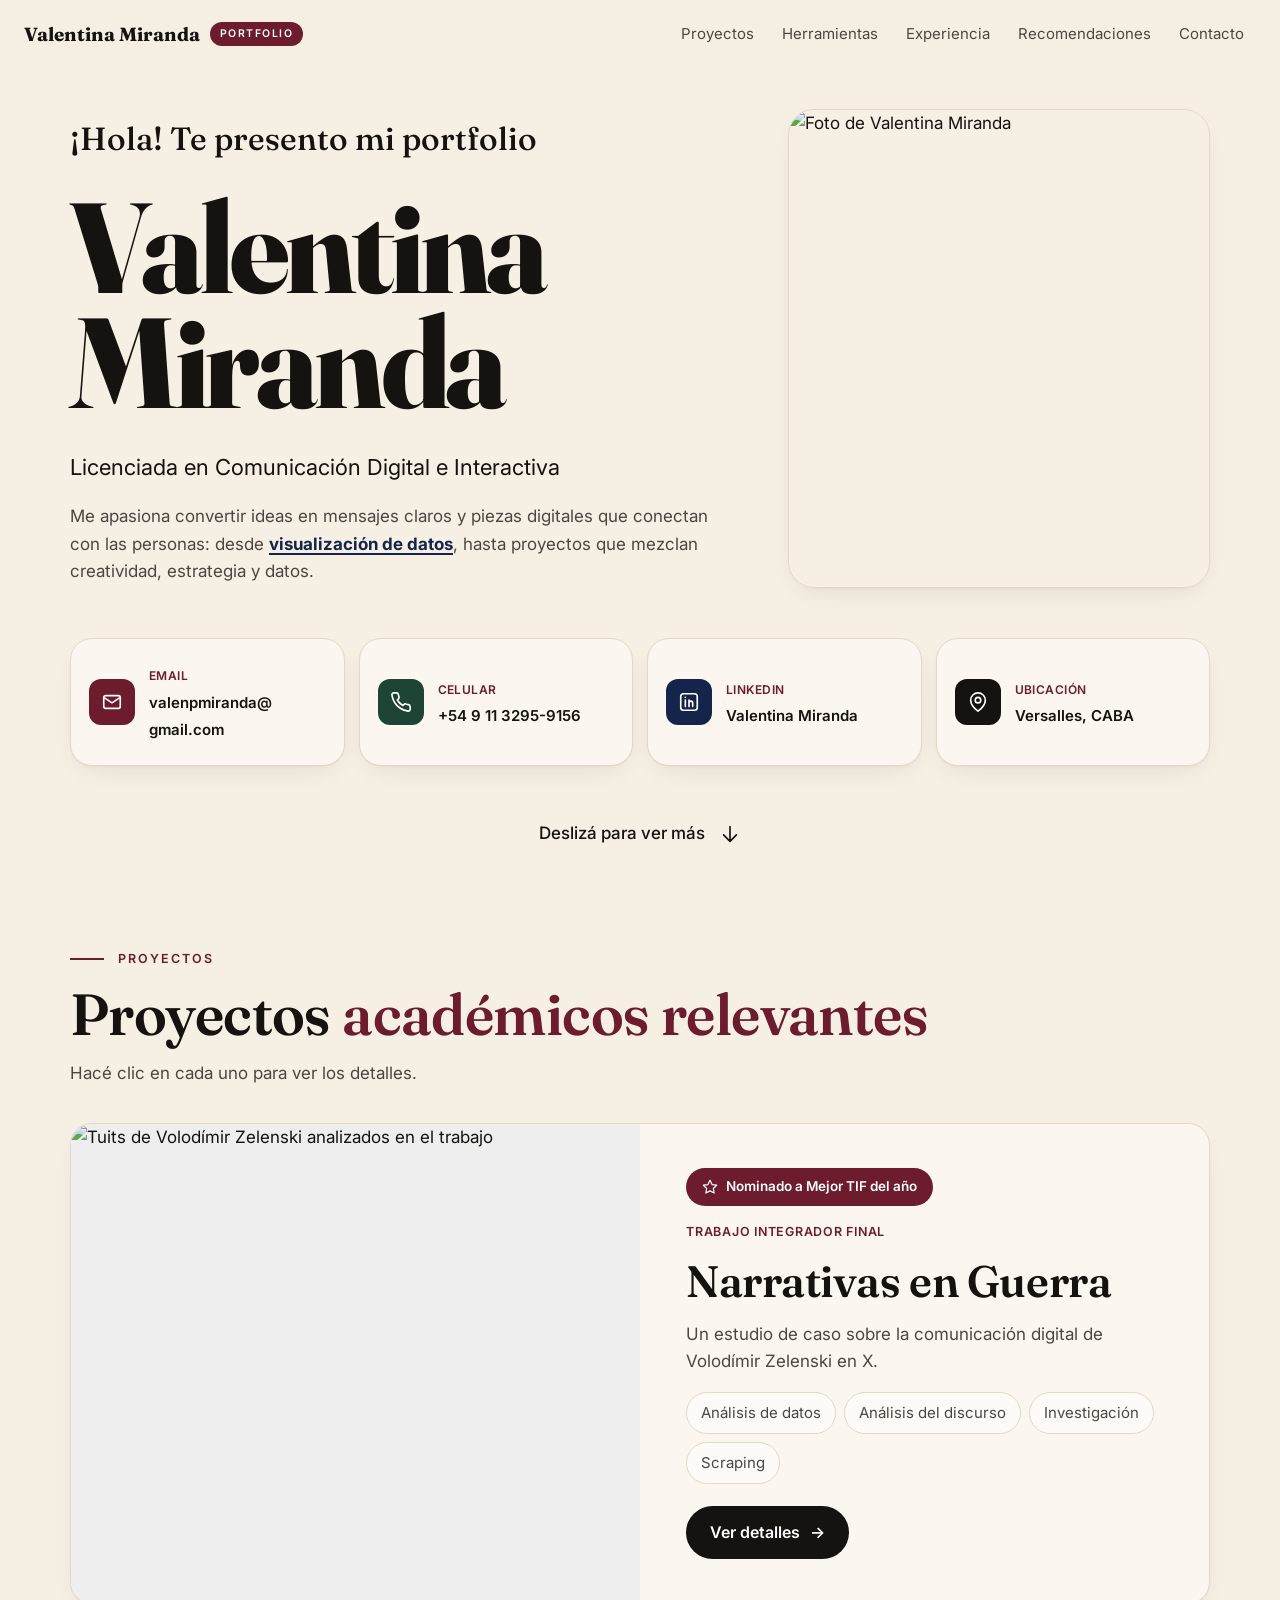
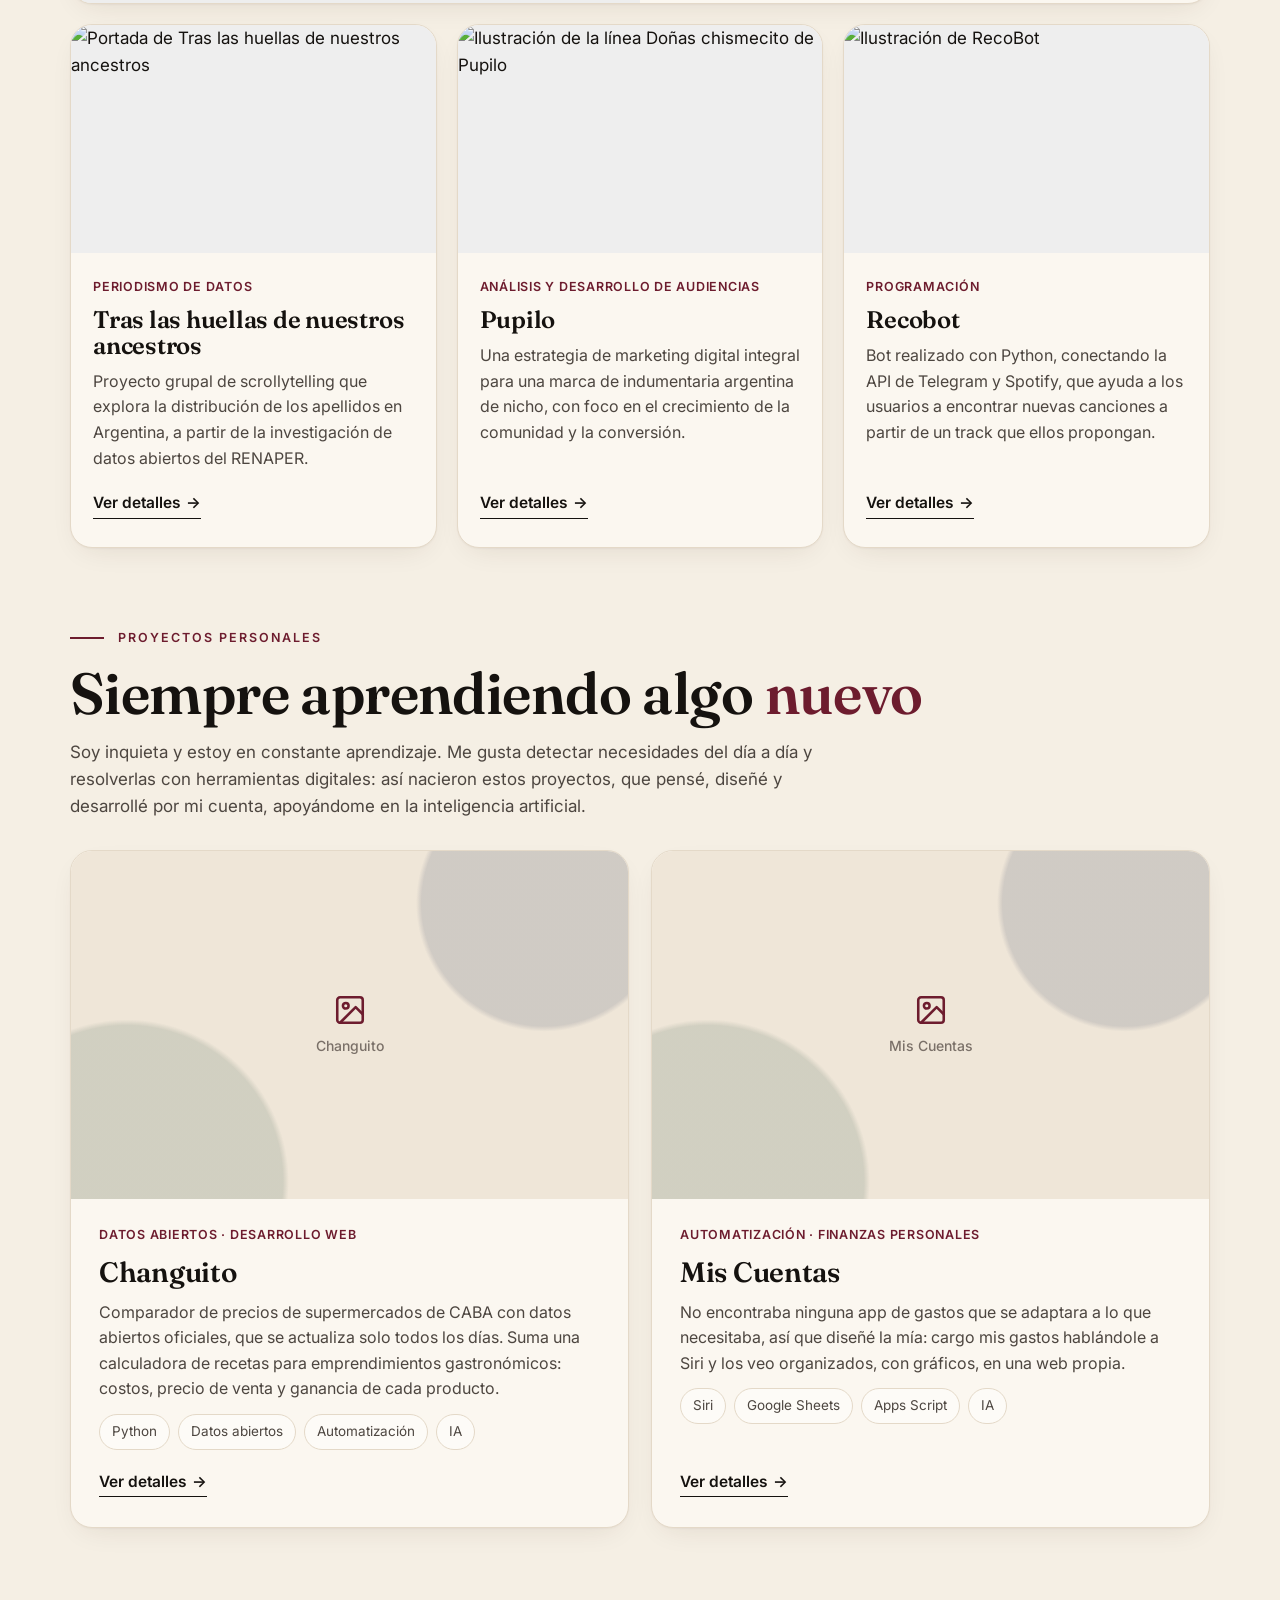
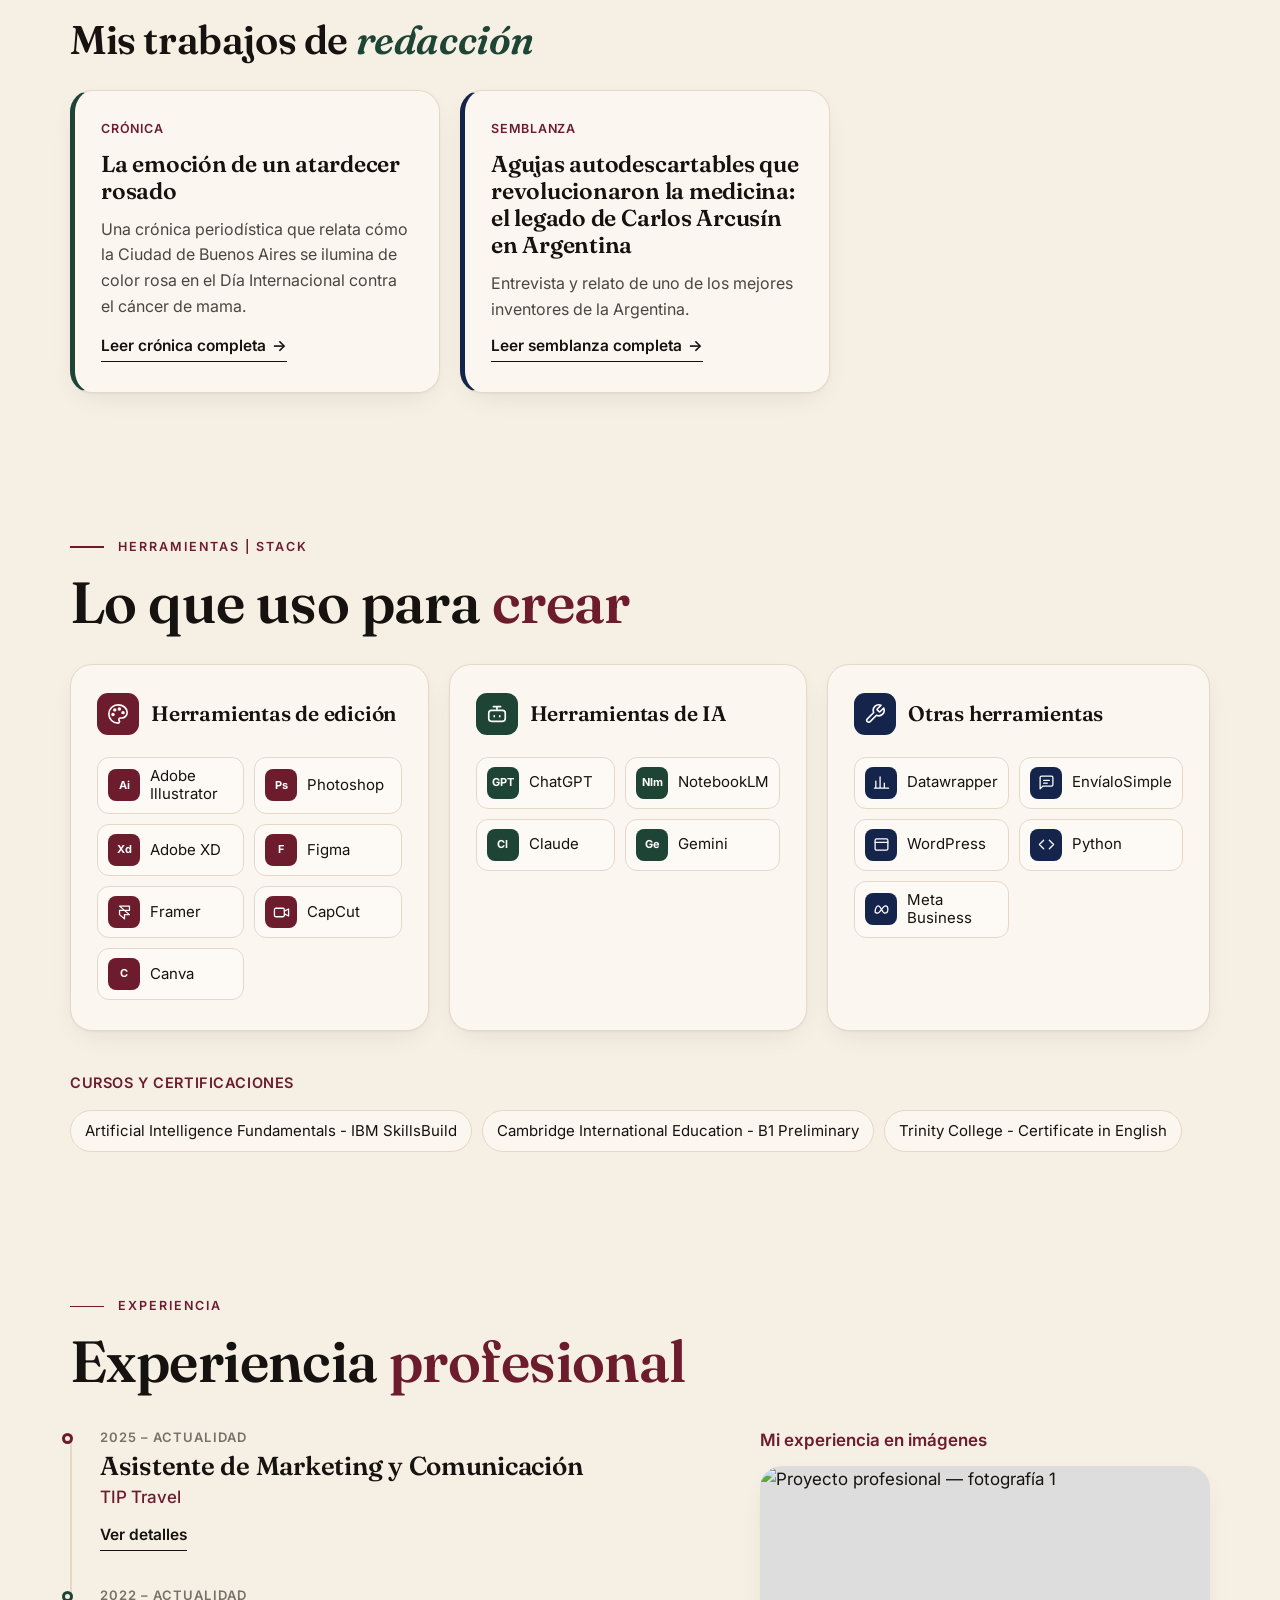
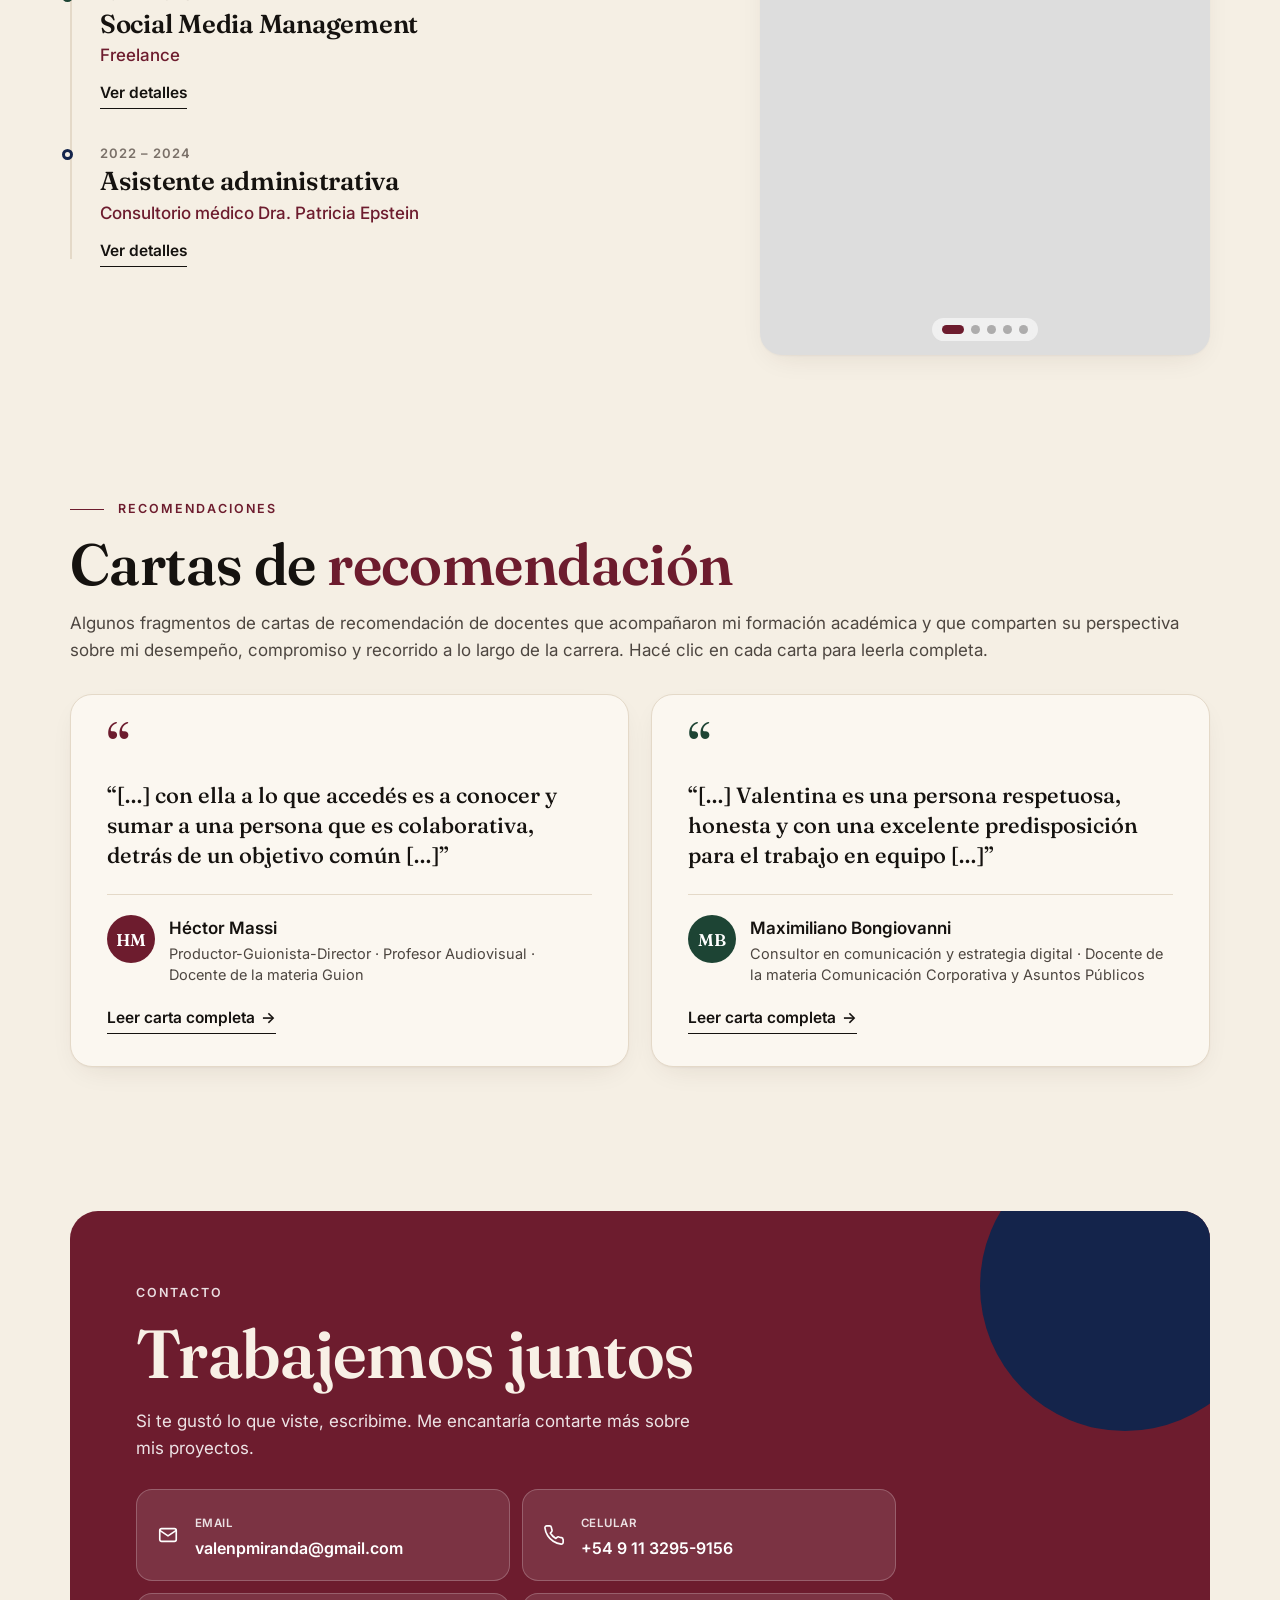
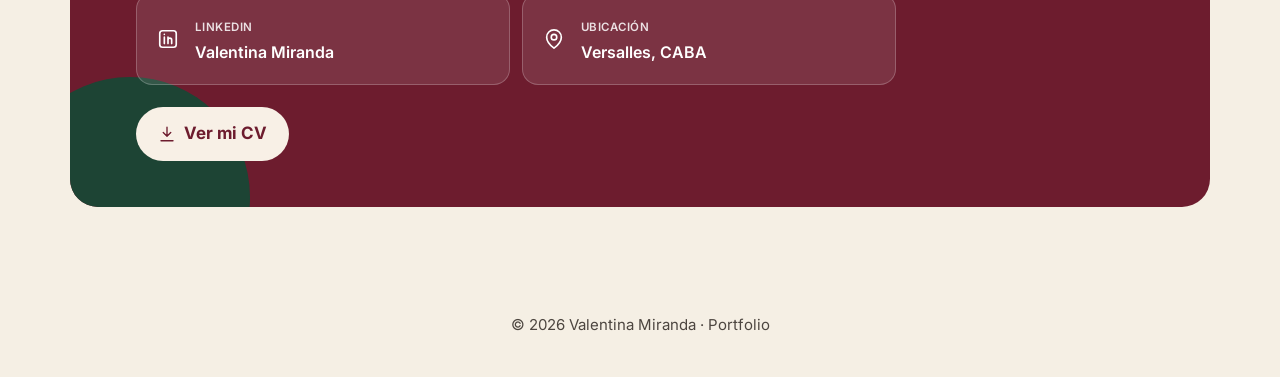
==== index.html @ dcc2ccbf "Evitar scroll horizontal Co-Authored-By: Claude Opus 5.5 <noreply@anthropic.com> Claude-Session: htt" ====
<!DOCTYPE html>
<html lang="es">
<head>
  <meta charset="UTF-8">
  <meta name="viewport" content="width=device-width, initial-scale=1">
  <title>Valentina Miranda · Portfolio</title>
  <meta name="description" content="Portfolio de Valentina Miranda, Licenciada en Comunicación Digital e Interactiva. Proyectos, redacción, herramientas y experiencia.">
  <meta property="og:title" content="Valentina Miranda · Portfolio">
  <meta property="og:description" content="Licenciada en Comunicación Digital e Interactiva. Proyectos, redacción, herramientas y experiencia.">
  <meta property="og:image" content="https://framerusercontent.com/images/5drVzdfrNWL1Cp1cWm28UonGpg8.png">
  <meta property="og:type" content="website">
  <meta name="twitter:card" content="summary_large_image">
  <link rel="icon" href="data:image/svg+xml,%3Csvg xmlns='http://www.w3.org/2000/svg' viewBox='0 0 64 64'%3E%3Crect width='64' height='64' rx='16' fill='%236d1c2e'/%3E%3Ctext x='32' y='43' font-family='Georgia,serif' font-size='40' font-weight='700' fill='%23f5efe4' text-anchor='middle'%3EV%3C/text%3E%3C/svg%3E">
  <link rel="preconnect" href="https://fonts.googleapis.com">
  <link rel="preconnect" href="https://fonts.gstatic.com" crossorigin>
  <link href="https://fonts.googleapis.com/css2?family=Fraunces:opsz,wght@9..144,500;9..144,600;9..144,700;9..144,800&family=Inter:wght@400;500;600;700&display=swap" rel="stylesheet">
  <link rel="stylesheet" href="assets/styles.css?v=3">
</head>
<body>

<!-- Íconos reutilizables -->
<svg width="0" height="0" style="position:absolute" aria-hidden="true">
  <symbol id="i-mail" viewBox="0 0 24 24"><rect x="3" y="5" width="18" height="14" rx="2"/><path d="m3 7 9 6 9-6"/></symbol>
  <symbol id="i-phone" viewBox="0 0 24 24"><path d="M22 16.9v3a2 2 0 0 1-2.2 2 19.8 19.8 0 0 1-8.6-3.1 19.5 19.5 0 0 1-6-6A19.8 19.8 0 0 1 2.1 4.2 2 2 0 0 1 4.1 2h3a2 2 0 0 1 2 1.7c.1.9.4 1.8.7 2.7a2 2 0 0 1-.5 2.1L8 9.8a16 16 0 0 0 6 6l1.3-1.3a2 2 0 0 1 2.1-.4c.9.3 1.8.6 2.7.7a2 2 0 0 1 1.7 2z"/></symbol>
  <symbol id="i-in" viewBox="0 0 24 24"><rect x="3" y="3" width="18" height="18" rx="3"/><path d="M8 10v7M8 7v.01M12 17v-4a2 2 0 0 1 4 0v4M12 10v7"/></symbol>
  <symbol id="i-pin" viewBox="0 0 24 24"><path d="M20 10c0 6-8 12-8 12s-8-6-8-12a8 8 0 0 1 16 0z"/><circle cx="12" cy="10" r="3"/></symbol>
  <symbol id="i-down" viewBox="0 0 24 24"><path d="M12 4v16M5 13l7 7 7-7"/></symbol>
  <symbol id="i-star" viewBox="0 0 24 24"><path d="m12 2 3.1 6.3 6.9 1-5 4.9 1.2 6.8L12 17.8 5.8 21l1.2-6.8-5-4.9 6.9-1z"/></symbol>
  <symbol id="i-palette" viewBox="0 0 24 24"><circle cx="13.5" cy="6.5" r="1"/><circle cx="17.5" cy="10.5" r="1"/><circle cx="8.5" cy="7.5" r="1"/><circle cx="6.5" cy="12.5" r="1"/><path d="M12 2a10 10 0 0 0 0 20c1 0 1.7-.8 1.7-1.7 0-.4-.2-.8-.4-1.1-.3-.3-.4-.7-.4-1.1 0-.9.8-1.7 1.7-1.7H16a6 6 0 0 0 6-6c0-4.9-4.5-8.4-10-8.4z"/></symbol>
  <symbol id="i-bot" viewBox="0 0 24 24"><rect x="3" y="8" width="18" height="12" rx="3"/><path d="M12 8V4M8 4h8M9 14v1M15 14v1"/></symbol>
  <symbol id="i-wrench" viewBox="0 0 24 24"><path d="M14.7 6.3a1 1 0 0 0 0 1.4l1.6 1.6a1 1 0 0 0 1.4 0l3.8-3.8a6 6 0 0 1-7.9 7.9l-6.9 6.9a2.1 2.1 0 0 1-3-3l6.9-6.9a6 6 0 0 1 7.9-7.9z"/></symbol>
  <symbol id="i-chart" viewBox="0 0 24 24"><path d="M4 20V10M10 20V4M16 20v-7M22 20H2"/></symbol>
  <symbol id="i-msg" viewBox="0 0 24 24"><path d="M21 15a2 2 0 0 1-2 2H7l-4 4V5a2 2 0 0 1 2-2h14a2 2 0 0 1 2 2z"/><path d="M8 9h8M8 13h5"/></symbol>
  <symbol id="i-window" viewBox="0 0 24 24"><rect x="3" y="4" width="18" height="16" rx="2"/><path d="M3 9h18"/></symbol>
  <symbol id="i-code" viewBox="0 0 24 24"><path d="m16 18 6-6-6-6M8 6l-6 6 6 6"/></symbol>
  <symbol id="i-meta" viewBox="0 0 24 24"><path d="M3 15c0-4 2-8 4.5-8C11 7 13 17 16.5 17 19 17 21 15 21 12s-1.5-5-3.5-5C14 7 10 17 7 17c-2.5 0-4-1-4-2z"/></symbol>
  <symbol id="i-framer" viewBox="0 0 24 24"><path d="M5 3h14v6H12zM5 9h7l7 6H12v6l-7-6z"/></symbol>
  <symbol id="i-video" viewBox="0 0 24 24"><rect x="2" y="6" width="14" height="12" rx="2"/><path d="m16 10 6-3v10l-6-3"/></symbol>
  <symbol id="i-image" viewBox="0 0 24 24"><rect x="3" y="3" width="18" height="18" rx="2"/><circle cx="9" cy="9" r="2"/><path d="m21 15-5-5L5 21"/></symbol>
  <symbol id="i-download" viewBox="0 0 24 24"><path d="M12 3v12M7 10l5 5 5-5M4 21h16"/></symbol>
</svg>

<header class="header">
  <div class="header-inner">
    <a class="brand" href="#inicio">Valentina Miranda <span class="brand-pill">PORTFOLIO</span></a>
    <button class="menu-btn" aria-label="Abrir menú" aria-expanded="false"><span></span></button>
    <nav class="nav" aria-label="Secciones">
      <a href="#proyectos">Proyectos</a>
      <a href="#herramientas">Herramientas</a>
      <a href="#experiencia">Experiencia</a>
      <a href="#recomendaciones">Recomendaciones</a>
      <a href="#contacto">Contacto</a>
    </nav>
  </div>
</header>

<main>

  <!-- ============ INICIO ============ -->
  <section id="inicio" class="hero">
    <div class="wrap">
      <div class="hero-grid">
        <div>
          <p class="hero-hello reveal">¡Hola! Te presento mi portfolio</p>
          <h1 class="hero-name"><span>Valentina</span><span>Miranda</span></h1>
          <p class="hero-role reveal d1">Licenciada en Comunicación Digital e Interactiva</p>
          <p class="hero-text reveal d2">
            Me apasiona convertir ideas en mensajes claros y piezas digitales que conectan con las personas: desde
            <span class="rotator" data-words="comunicación digital|visualización de datos|redacción|diseño|contenido">comunicación digital</span>,
            hasta proyectos que mezclan creatividad, estrategia y datos.
          </p>
        </div>
        <div class="hero-photo">
          <img src="https://framerusercontent.com/images/wTX2spaNQiHIaorspgYOGrdH7c.jpg" alt="Foto de Valentina Miranda">
        </div>
      </div>

      <div class="contact-row">
        <a class="card contact-card reveal" href="mailto:valenpmiranda@gmail.com">
          <span class="contact-ico bordo"><svg class="icon"><use href="#i-mail"/></svg></span>
          <span><span class="contact-label">Email</span><br><span class="contact-value">valenpmiranda@<wbr>gmail.com</span></span>
        </a>
        <a class="card contact-card reveal d1" href="https://wa.me/5491132959156?text=%C2%A1Hola%21%20Vimos%20tu%20portfolio%20y%20quer%C3%ADamos%20hacerte%20una%20consulta..." target="_blank" rel="noopener">
          <span class="contact-ico verde"><svg class="icon"><use href="#i-phone"/></svg></span>
          <span><span class="contact-label">Celular</span><br><span class="contact-value">+54 9 11 3295-9156</span></span>
        </a>
        <a class="card contact-card reveal d2" href="https://www.linkedin.com/in/valentina-miranda-ba5892236" target="_blank" rel="noopener">
          <span class="contact-ico azul"><svg class="icon"><use href="#i-in"/></svg></span>
          <span><span class="contact-label">LinkedIn</span><br><span class="contact-value">Valentina Miranda</span></span>
        </a>
        <div class="card contact-card reveal d3">
          <span class="contact-ico negro"><svg class="icon"><use href="#i-pin"/></svg></span>
          <span><span class="contact-label">Ubicación</span><br><span class="contact-value">Versalles, CABA</span></span>
        </div>
      </div>

      <a class="scroll-cue" href="#proyectos">Deslizá para ver más <svg class="icon"><use href="#i-down"/></svg></a>
    </div>
  </section>

  <!-- ============ PROYECTOS ============ -->
  <section id="proyectos">
    <div class="wrap">
      <p class="eyebrow reveal">Proyectos</p>
      <h2 class="section-title reveal">Proyectos <em>académicos relevantes</em></h2>
      <p class="section-sub reveal">Hacé clic en cada uno para ver los detalles.</p>

      <a class="card featured reveal" href="page-tif.html">
        <div class="featured-media">
          <img src="https://framerusercontent.com/images/cHtQApJ9KKqY9sJkARBXMcEuMB4.png" alt="Tuits de Volodímir Zelenski analizados en el trabajo" loading="lazy">
        </div>
        <div class="featured-body">
          <span class="badge shine" style="align-self:flex-start"><svg class="icon"><use href="#i-star"/></svg>Nominado a Mejor TIF del año</span>
          <span class="kicker">Trabajo Integrador Final</span>
          <h3>Narrativas en Guerra</h3>
          <p>Un estudio de caso sobre la comunicación digital de Volodímir Zelenski en X.</p>
          <div class="tags">
            <span class="tag">Análisis de datos</span>
            <span class="tag">Análisis del discurso</span>
            <span class="tag">Investigación</span>
            <span class="tag">Scraping</span>
          </div>
          <span class="btn">Ver detalles <span class="arr">→</span></span>
        </div>
      </a>

      <div class="grid-3">
        <a class="card project reveal" href="page-huellas.html">
          <div class="project-media"><img src="https://framerusercontent.com/images/1vPMgL15IEoL5dwTmfLEzt0G5M.png" alt="Portada de Tras las huellas de nuestros ancestros" loading="lazy"></div>
          <div class="project-body">
            <span class="kicker">Periodismo de datos</span>
            <h3>Tras las huellas de nuestros ancestros</h3>
            <p>Proyecto grupal de scrollytelling que explora la distribución de los apellidos en Argentina, a partir de la investigación de datos abiertos del RENAPER.</p>
            <span class="link-arrow">Ver detalles <span class="arr">→</span></span>
          </div>
        </a>
        <a class="card project reveal d1" href="page-pupilo.html">
          <div class="project-media"><img src="https://framerusercontent.com/images/xrFYDYOIXfom1LkQqKryI8mH8rI.png" alt="Ilustración de la línea Doñas chismecito de Pupilo" loading="lazy"></div>
          <div class="project-body">
            <span class="kicker">Análisis y desarrollo de audiencias</span>
            <h3>Pupilo</h3>
            <p>Una estrategia de marketing digital integral para una marca de indumentaria argentina de nicho, con foco en el crecimiento de la comunidad y la conversión.</p>
            <span class="link-arrow">Ver detalles <span class="arr">→</span></span>
          </div>
        </a>
        <a class="card project reveal d2" href="page-recobot.html">
          <div class="project-media"><img src="https://framerusercontent.com/images/kEgXY3CbJs3914iKCKuSokoAN8c.png" alt="Ilustración de RecoBot" loading="lazy"></div>
          <div class="project-body">
            <span class="kicker">Programación</span>
            <h3>Recobot</h3>
            <p>Bot realizado con Python, conectando la API de Telegram y Spotify, que ayuda a los usuarios a encontrar nuevas canciones a partir de un track que ellos propongan.</p>
            <span class="link-arrow">Ver detalles <span class="arr">→</span></span>
          </div>
        </a>
      </div>

      <div id="personales" class="personal">
        <p class="eyebrow reveal">Proyectos personales</p>
        <h2 class="section-title reveal">Siempre aprendiendo algo <em>nuevo</em></h2>
        <p class="personal-intro reveal">Soy inquieta y estoy en constante aprendizaje. Me gusta detectar necesidades del día a día y resolverlas con herramientas digitales: así nacieron estos proyectos, que pensé, diseñé y desarrollé por mi cuenta, apoyándome en la inteligencia artificial.</p>
        <div class="personal-grid">
          <a class="card pp reveal" href="page-changuito.html">
            <!-- Para poner la foto: reemplazar este bloque por <div class="photo-slot"><img src="assets/img/changuito.jpg" alt="Changuito"></div> -->
            <div class="photo-slot"><span class="ph"><svg class="icon"><use href="#i-image"/></svg>Changuito</span></div>
            <div class="pp-body">
              <span class="kicker">Datos abiertos · Desarrollo web</span>
              <h3>Changuito</h3>
              <p>Comparador de precios de supermercados de CABA con datos abiertos oficiales, que se actualiza solo todos los días. Suma una calculadora de recetas para emprendimientos gastronómicos: costos, precio de venta y ganancia de cada producto.</p>
              <div class="tags"><span class="tag">Python</span><span class="tag">Datos abiertos</span><span class="tag">Automatización</span><span class="tag">IA</span></div>
              <span class="link-arrow">Ver detalles <span class="arr">→</span></span>
            </div>
          </a>
          <a class="card pp reveal d1" href="page-mis-cuentas.html">
            <!-- Para poner la foto: reemplazar este bloque por <div class="photo-slot"><img src="assets/img/mis-cuentas.jpg" alt="Mis Cuentas"></div> -->
            <div class="photo-slot"><span class="ph"><svg class="icon"><use href="#i-image"/></svg>Mis Cuentas</span></div>
            <div class="pp-body">
              <span class="kicker">Automatización · Finanzas personales</span>
              <h3>Mis Cuentas</h3>
              <p>No encontraba ninguna app de gastos que se adaptara a lo que necesitaba, así que diseñé la mía: cargo mis gastos hablándole a Siri y los veo organizados, con gráficos, en una web propia.</p>
              <div class="tags"><span class="tag">Siri</span><span class="tag">Google Sheets</span><span class="tag">Apps Script</span><span class="tag">IA</span></div>
              <span class="link-arrow">Ver detalles <span class="arr">→</span></span>
            </div>
          </a>
        </div>
      </div>

      <div id="redaccion" style="padding-top:80px">
        <h2 class="redaccion-title reveal">Mis trabajos de <em>redacción</em></h2>
        <div class="grid-2">
          <a class="card writing reveal" href="page-texto1.html">
            <span class="kicker">Crónica</span>
            <h3>La emoción de un atardecer rosado</h3>
            <p>Una crónica periodística que relata cómo la Ciudad de Buenos Aires se ilumina de color rosa en el Día Internacional contra el cáncer de mama.</p>
            <span class="link-arrow">Leer crónica completa <span class="arr">→</span></span>
          </a>
          <a class="card writing azul reveal d1" href="page-texto2.html">
            <span class="kicker">Semblanza</span>
            <h3>Agujas autodescartables que revolucionaron la medicina: el legado de Carlos Arcusín en Argentina</h3>
            <p>Entrevista y relato de uno de los mejores inventores de la Argentina.</p>
            <span class="link-arrow">Leer semblanza completa <span class="arr">→</span></span>
          </a>
        </div>
      </div>
    </div>
  </section>

  <!-- ============ HERRAMIENTAS ============ -->
  <section id="herramientas">
    <div class="wrap">
      <p class="eyebrow reveal">Herramientas | Stack</p>
      <h2 class="section-title reveal">Lo que uso para <em>crear</em></h2>

      <div class="tools-grid">
        <div class="card tool-card reveal">
          <div class="tool-head"><span class="tool-ico bg-bordo"><svg class="icon"><use href="#i-palette"/></svg></span><h3>Herramientas de edición</h3></div>
          <div class="chips">
            <span class="chip"><span class="chip-ico bg-bordo">Ai</span>Adobe Illustrator</span>
            <span class="chip"><span class="chip-ico bg-bordo">Ps</span>Photoshop</span>
            <span class="chip"><span class="chip-ico bg-bordo">Xd</span>Adobe XD</span>
            <span class="chip"><span class="chip-ico bg-bordo">F</span>Figma</span>
            <span class="chip"><span class="chip-ico bg-bordo"><svg class="icon"><use href="#i-framer"/></svg></span>Framer</span>
            <span class="chip"><span class="chip-ico bg-bordo"><svg class="icon"><use href="#i-video"/></svg></span>CapCut</span>
            <span class="chip"><span class="chip-ico bg-bordo">C</span>Canva</span>
          </div>
        </div>
        <div class="card tool-card reveal d1">
          <div class="tool-head"><span class="tool-ico bg-verde"><svg class="icon"><use href="#i-bot"/></svg></span><h3>Herramientas de IA</h3></div>
          <div class="chips">
            <span class="chip"><span class="chip-ico bg-verde">GPT</span>ChatGPT</span>
            <span class="chip"><span class="chip-ico bg-verde">Nlm</span>NotebookLM</span>
            <span class="chip"><span class="chip-ico bg-verde">Cl</span>Claude</span>
            <span class="chip"><span class="chip-ico bg-verde">Ge</span>Gemini</span>
          </div>
        </div>
        <div class="card tool-card reveal d2">
          <div class="tool-head"><span class="tool-ico bg-azul"><svg class="icon"><use href="#i-wrench"/></svg></span><h3>Otras herramientas</h3></div>
          <div class="chips">
            <span class="chip"><span class="chip-ico bg-azul"><svg class="icon"><use href="#i-chart"/></svg></span>Datawrapper</span>
            <span class="chip"><span class="chip-ico bg-azul"><svg class="icon"><use href="#i-msg"/></svg></span>EnvíaloSimple</span>
            <span class="chip"><span class="chip-ico bg-azul"><svg class="icon"><use href="#i-window"/></svg></span>WordPress</span>
            <span class="chip"><span class="chip-ico bg-azul"><svg class="icon"><use href="#i-code"/></svg></span>Python</span>
            <span class="chip"><span class="chip-ico bg-azul"><svg class="icon"><use href="#i-meta"/></svg></span>Meta Business</span>
          </div>
        </div>
      </div>

      <p class="certs-title reveal">Cursos y certificaciones</p>
      <div class="certs reveal">
        <span class="tag">Artificial Intelligence Fundamentals - IBM SkillsBuild</span>
        <span class="tag">Cambridge International Education - B1 Preliminary</span>
        <span class="tag">Trinity College - Certificate in English</span>
      </div>
    </div>
  </section>

  <!-- ============ EXPERIENCIA ============ -->
  <section id="experiencia">
    <div class="wrap">
      <p class="eyebrow reveal">Experiencia</p>
      <h2 class="section-title reveal">Experiencia <em>profesional</em></h2>

      <div class="exp-grid">
        <div class="timeline">
          <div class="job reveal" style="--dot: var(--bordo)">
            <p class="job-date">2025 – Actualidad</p>
            <h3>Asistente de Marketing y Comunicación</h3>
            <p class="job-place">TIP Travel</p>
            <button class="job-toggle" aria-expanded="false">Ver detalles</button>
            <div class="job-details"><ul>
              <li>Creación y planificación de contenidos para redes sociales: LinkedIn, Instagram y YouTube.</li>
              <li>Redacción de gacetillas de prensa y contenidos institucionales.</li>
              <li>Desarrollo y ejecución de campañas de email marketing.</li>
              <li>Producción audiovisual: grabación y edición de videos.</li>
              <li>Coordinación operativa de la Escuela Politécnica de Turismo.</li>
              <li>Implementación de herramientas de inteligencia artificial y automatización para optimizar procesos de trabajo.</li>
            </ul></div>
          </div>
          <div class="job reveal d1" style="--dot: var(--verde)">
            <p class="job-date">2022 – Actualidad</p>
            <h3>Social Media Management</h3>
            <p class="job-place">Freelance</p>
            <button class="job-toggle" aria-expanded="false">Ver detalles</button>
            <div class="job-details"><ul>
              <li>Creación, planificación y gestión de calendarios de contenido para Instagram y Facebook.</li>
              <li>Redacción de copys.</li>
              <li>Configuración, gestión y seguimiento de campañas publicitarias en Meta Ads.</li>
              <li>Elaboración de reportes mensuales e interpretación de métricas para evaluar resultados.</li>
              <li>Análisis del rendimiento de los contenidos y detección de oportunidades de mejora.</li>
              <li>Gestión de comunidad e interacción con las audiencias.</li>
            </ul></div>
          </div>
          <div class="job reveal d2" style="--dot: var(--azul)">
            <p class="job-date">2022 – 2024</p>
            <h3>Asistente administrativa</h3>
            <p class="job-place">Consultorio médico Dra. Patricia Epstein</p>
            <button class="job-toggle" aria-expanded="false">Ver detalles</button>
            <div class="job-details"><ul>
              <li>Gestión administrativa y organización de documentación y registros.</li>
              <li>Atención al público y gestión de consultas a través de correo electrónico, llamadas telefónicas y mensajes.</li>
              <li>Optimización de procedimientos administrativos y digitalización de registros para mejorar la organización y la eficiencia operativa.</li>
            </ul></div>
          </div>
        </div>

        <div class="reveal d1">
          <p class="gallery-label">Mi experiencia en imágenes</p>
          <div class="gallery">
            <img class="on" src="https://framerusercontent.com/images/wOmg7mlIlGEIRsueTELib4jjJhg.jpg" alt="Proyecto profesional — fotografía 1" loading="lazy">
            <img src="https://framerusercontent.com/images/VLgfWwgr3qLHaweVcbeAADWnTjw.jpg" alt="Proyecto profesional — fotografía 2" loading="lazy">
            <img src="https://framerusercontent.com/images/DJPJ7NL6MZsRcJzRsRMJhweQ0.jpg" alt="Proyecto profesional — fotografía 3" loading="lazy">
            <img src="https://framerusercontent.com/images/DZYr0PqkTdL76KQNkQporddIfY.jpg" alt="Proyecto profesional — fotografía 4" loading="lazy">
            <img src="https://framerusercontent.com/images/hZeZLOr0vnERkj8piJuk05q8cKo.jpg" alt="Proyecto profesional — fotografía 5" loading="lazy">
            <div class="dots">
              <button class="on" aria-label="Ver fotografía 1"></button>
              <button aria-label="Ver fotografía 2"></button>
              <button aria-label="Ver fotografía 3"></button>
              <button aria-label="Ver fotografía 4"></button>
              <button aria-label="Ver fotografía 5"></button>
            </div>
          </div>
        </div>
      </div>
    </div>
  </section>

  <!-- ============ RECOMENDACIONES ============ -->
  <section id="recomendaciones">
    <div class="wrap">
      <p class="eyebrow reveal">Recomendaciones</p>
      <h2 class="section-title reveal">Cartas de <em>recomendación</em></h2>
      <p class="section-sub reveal">Algunos fragmentos de cartas de recomendación de docentes que acompañaron mi formación académica y que comparten su perspectiva sobre mi desempeño, compromiso y recorrido a lo largo de la carrera. Hacé clic en cada carta para leerla completa.</p>

      <div class="letters">
        <a class="card letter reveal" href="page-carta1.html">
          <span class="quote-mark">“</span>
          <blockquote>“[…] con ella a lo que accedés es a conocer y sumar a una persona que es colaborativa, detrás de un objetivo común […]”</blockquote>
          <div class="letter-who">
            <span class="avatar">HM</span>
            <div>
              <p class="letter-name">Héctor Massi</p>
              <p class="letter-role">Productor-Guionista-Director · Profesor Audiovisual · Docente de la materia Guion</p>
            </div>
          </div>
          <span class="link-arrow">Leer carta completa <span class="arr">→</span></span>
        </a>
        <a class="card letter verde reveal d1" href="page-carta2.html">
          <span class="quote-mark">“</span>
          <blockquote>“[…] Valentina es una persona respetuosa, honesta y con una excelente predisposición para el trabajo en equipo […]”</blockquote>
          <div class="letter-who">
            <span class="avatar">MB</span>
            <div>
              <p class="letter-name">Maximiliano Bongiovanni</p>
              <p class="letter-role">Consultor en comunicación y estrategia digital · Docente de la materia Comunicación Corporativa y Asuntos Públicos</p>
            </div>
          </div>
          <span class="link-arrow">Leer carta completa <span class="arr">→</span></span>
        </a>
      </div>
    </div>
  </section>

  <!-- ============ CONTACTO ============ -->
  <section id="contacto">
    <div class="wrap">
      <div class="contact-box reveal">
        <span class="blob azul"></span>
        <span class="blob verde"></span>
        <p class="eyebrow">Contacto</p>
        <h2>Trabajemos juntos</h2>
        <p>Si te gustó lo que viste, escribime. Me encantaría contarte más sobre mis proyectos.</p>
        <div class="contact-grid">
          <a class="contact-glass" href="mailto:valenpmiranda@gmail.com">
            <svg class="icon"><use href="#i-mail"/></svg>
            <span><span class="contact-label">Email</span><br><span class="contact-value">valenpmiranda@gmail.com</span></span>
          </a>
          <a class="contact-glass" href="https://wa.me/5491132959156?text=%C2%A1Hola%21%20Vimos%20tu%20portfolio%20y%20quer%C3%ADamos%20hacerte%20una%20consulta..." target="_blank" rel="noopener">
            <svg class="icon"><use href="#i-phone"/></svg>
            <span><span class="contact-label">Celular</span><br><span class="contact-value">+54 9 11 3295-9156</span></span>
          </a>
          <a class="contact-glass" href="https://www.linkedin.com/in/valentina-miranda-ba5892236" target="_blank" rel="noopener">
            <svg class="icon"><use href="#i-in"/></svg>
            <span><span class="contact-label">LinkedIn</span><br><span class="contact-value">Valentina Miranda</span></span>
          </a>
          <div class="contact-glass">
            <svg class="icon"><use href="#i-pin"/></svg>
            <span><span class="contact-label">Ubicación</span><br><span class="contact-value">Versalles, CABA</span></span>
          </div>
        </div>
        <!-- Cuando tengamos el PDF del CV en la carpeta, cambiar este link por: assets/cv-valentina-miranda.pdf -->
        <a class="cv-btn" href="https://framerusercontent.com/assets/spxglcStMIGIAjz2kO0RFKuGBx8.pdf" target="_blank" rel="noopener"><svg class="icon"><use href="#i-download"/></svg>Ver mi CV</a>
      </div>
    </div>
  </section>

</main>

<footer class="footer">© 2026 Valentina Miranda · Portfolio</footer>

<script src="assets/main.js?v=3"></script>
</body>
</html>
---- assets/styles.css ----
/* ==========================================================
   Valentina Miranda · Portfolio
   Paleta: crema, negro, bordó, verde oscuro y azul oscuro
   ========================================================== */

:root {
  --bg: #f5efe4;
  --bg-soft: #f8f3ea;
  --card: #fbf7f0;
  --line: #e4d9c8;
  --ink: #15120f;
  --ink-soft: #4d4640;
  --muted: #7a7068;
  --bordo: #6d1c2e;
  --bordo-dark: #561424;
  --verde: #1d4434;
  --azul: #14244b;

  --serif: "Fraunces", Georgia, "Times New Roman", serif;
  --sans: "Inter", system-ui, -apple-system, "Segoe UI", Roboto, sans-serif;

  --radius: 22px;
  --radius-sm: 14px;
  --shadow: 0 1px 2px rgba(40, 25, 10, .04), 0 10px 30px -12px rgba(60, 35, 15, .12);
  --shadow-hover: 0 2px 4px rgba(40, 25, 10, .05), 0 22px 44px -16px rgba(60, 35, 15, .22);
  --ease: cubic-bezier(.22, .8, .25, 1);
  --wrap: 1140px;
}

*,
*::before,
*::after { box-sizing: border-box; }

html { scroll-behavior: smooth; scroll-padding-top: 84px; }

body {
  margin: 0;
  font-family: var(--sans);
  font-size: 17px;
  line-height: 1.6;
  color: var(--ink);
  background: var(--bg);
  -webkit-font-smoothing: antialiased;
  overflow-x: clip;
  text-rendering: optimizeLegibility;
}

img { max-width: 100%; display: block; }
a { color: inherit; }
p { margin: 0; }
h1, h2, h3 { margin: 0; font-family: var(--serif); font-weight: 600; line-height: 1.08; letter-spacing: -.01em; }

.wrap { width: min(var(--wrap), 100% - 48px); margin-inline: auto; }
.wrap-narrow { width: min(880px, 100% - 48px); margin-inline: auto; }

/* ---------- Header ---------- */
.header {
  position: sticky;
  top: 0;
  z-index: 50;
  background: rgba(245, 239, 228, .86);
  backdrop-filter: saturate(1.4) blur(14px);
  -webkit-backdrop-filter: saturate(1.4) blur(14px);
  border-bottom: 1px solid transparent;
  transition: border-color .3s, box-shadow .3s;
}
.header.scrolled { border-bottom-color: var(--line); }
.header-inner {
  display: flex;
  align-items: center;
  justify-content: space-between;
  height: 68px;
  width: min(1340px, 100% - 48px);
  margin-inline: auto;
}
.brand {
  display: flex;
  align-items: center;
  gap: 10px;
  text-decoration: none;
  font-family: var(--serif);
  font-weight: 700;
  font-size: 19px;
}
.brand-pill {
  font-family: var(--sans);
  font-size: 10.5px;
  font-weight: 600;
  letter-spacing: .14em;
  color: #fff;
  background: var(--bordo);
  padding: 4px 10px;
  border-radius: 99px;
}
.nav { display: flex; gap: 4px; }
.nav a {
  text-decoration: none;
  font-size: 15px;
  color: var(--ink-soft);
  padding: 7px 12px;
  border-radius: 99px;
  transition: background .25s, color .25s;
}
.nav a:hover { color: var(--ink); background: rgba(21, 18, 15, .06); }
.nav a.active { background: var(--ink); color: #fff; }

.menu-btn {
  display: none;
  width: 42px;
  height: 42px;
  border: 1px solid var(--line);
  border-radius: 12px;
  background: var(--card);
  cursor: pointer;
  position: relative;
}
.menu-btn span,
.menu-btn span::before,
.menu-btn span::after {
  position: absolute;
  left: 11px;
  width: 18px;
  height: 2px;
  background: var(--ink);
  border-radius: 2px;
  transition: transform .3s var(--ease), opacity .2s;
  content: "";
}
.menu-btn span { top: 20px; }
.menu-btn span::before { left: 0; top: -6px; }
.menu-btn span::after { left: 0; top: 6px; }
.menu-open .menu-btn span { background: transparent; }
.menu-open .menu-btn span::before { transform: translateY(6px) rotate(45deg); }
.menu-open .menu-btn span::after { transform: translateY(-6px) rotate(-45deg); }

/* ---------- Generales ---------- */
section { padding: 72px 0; }
.eyebrow {
  display: flex;
  align-items: center;
  gap: 14px;
  font-size: 12.5px;
  font-weight: 600;
  letter-spacing: .16em;
  text-transform: uppercase;
  color: var(--bordo);
  margin-bottom: 14px;
}
.eyebrow::before { content: ""; width: 34px; height: 1.5px; background: var(--bordo); }
.section-title { font-size: clamp(36px, 5vw, 58px); }
.section-title em { font-style: normal; color: var(--bordo); }
.section-title em.verde { font-style: italic; color: var(--verde); }
.section-sub { margin-top: 14px; color: var(--ink-soft); }
.kicker {
  font-size: 12.5px;
  font-weight: 600;
  letter-spacing: .06em;
  text-transform: uppercase;
  color: var(--bordo);
}

.card {
  background: var(--card);
  border: 1px solid var(--line);
  border-radius: var(--radius);
  box-shadow: var(--shadow);
}

.link-arrow {
  display: inline-flex;
  align-items: center;
  gap: 6px;
  font-weight: 600;
  font-size: 15.5px;
  text-decoration: none;
  border-bottom: 1.5px solid currentColor;
  padding-bottom: 2px;
}
.link-arrow .arr { transition: transform .3s var(--ease); }
.link-arrow:hover .arr,
a:hover > .link-arrow .arr { transform: translateX(4px); }

.btn {
  display: inline-flex;
  align-items: center;
  gap: 10px;
  padding: 14px 24px;
  border-radius: 99px;
  font-weight: 600;
  font-size: 16px;
  text-decoration: none;
  background: var(--ink);
  color: #fff;
  transition: transform .3s var(--ease), background .3s, box-shadow .3s;
}
.btn:hover { transform: translateY(-2px); box-shadow: 0 12px 24px -12px rgba(0, 0, 0, .5); }
.btn .arr { transition: transform .3s var(--ease); }
.btn:hover .arr { transform: translateX(4px); }

.badge {
  display: inline-flex;
  align-items: center;
  gap: 8px;
  padding: 8px 16px;
  border-radius: 99px;
  font-size: 13.5px;
  font-weight: 600;
  color: #fff;
  background: var(--bordo);
}
.badge svg { width: 16px; height: 16px; }
.badge.shine { position: relative; overflow: hidden; isolation: isolate; }
.badge.shine::after {
  content: "";
  position: absolute;
  top: -20%;
  bottom: -20%;
  left: -60%;
  width: 45%;
  background: linear-gradient(100deg, transparent 0%, rgba(255, 255, 255, .55) 50%, transparent 100%);
  transform: skewX(-20deg);
  animation: shine 3.2s ease-in-out infinite;
  z-index: -1;
  mix-blend-mode: screen;
}
@keyframes shine { 0% { left: -60%; } 45%, 100% { left: 130%; } }
.badge.azul { background: var(--azul); }

.tag {
  display: inline-block;
  padding: 8px 14px;
  border: 1px solid var(--line);
  border-radius: 99px;
  font-size: 15px;
  color: var(--ink-soft);
  background: rgba(255, 255, 255, .45);
}

.icon { width: 22px; height: 22px; stroke: currentColor; fill: none; stroke-width: 1.8; stroke-linecap: round; stroke-linejoin: round; }

/* ---------- Animaciones de entrada ---------- */
.reveal { opacity: 0; transform: translateY(26px); transition: opacity .9s var(--ease), transform .9s var(--ease); }
.reveal.in { opacity: 1; transform: none; }
.reveal.d1 { transition-delay: .08s; }
.reveal.d2 { transition-delay: .16s; }
.reveal.d3 { transition-delay: .24s; }
.reveal.d4 { transition-delay: .32s; }

@media (prefers-reduced-motion: reduce) {
  html { scroll-behavior: auto; }
  .reveal { opacity: 1; transform: none; transition: none; }
  * { animation: none !important; }
}

/* ---------- Hero ---------- */
.hero { padding: 40px 0 30px; }
.hero-grid {
  display: grid;
  grid-template-columns: 1.55fr 1fr;
  gap: 64px;
  align-items: center;
}
.hero-hello { font-family: var(--serif); font-size: clamp(24px, 2.6vw, 32px); font-weight: 500; }
.hero-name {
  font-family: var(--serif);
  font-size: clamp(64px, 10vw, 128px);
  font-weight: 800;
  line-height: .9;
  letter-spacing: -.035em;
  margin: 26px 0 30px;
}
.hero-name span { display: block; }
.hero-role { font-size: clamp(19px, 1.8vw, 22px); }
.hero-text { margin-top: 18px; color: var(--ink-soft); max-width: 640px; }
.rotator {
  display: inline-block;
  position: relative;
  font-weight: 700;
  color: var(--azul);
  text-decoration: underline;
  text-underline-offset: 3px;
  text-decoration-thickness: 1.5px;
  transition: opacity .35s, transform .35s var(--ease);
}
.rotator.out { opacity: 0; transform: translateY(8px); }

.hero-photo {
  position: relative;
  border-radius: 26px;
  overflow: hidden;
  aspect-ratio: 0.88;
  border: 1px solid var(--line);
  box-shadow: var(--shadow);
}
.hero-photo img { width: 100%; height: 100%; object-fit: cover; animation: photoIn 1.4s var(--ease) both; }
@keyframes photoIn { from { transform: scale(1.08); filter: saturate(.6); } to { transform: none; filter: none; } }

.hero-name span { animation: nameIn 1s var(--ease) both; }
.hero-name span:nth-child(2) { animation-delay: .12s; }
@keyframes nameIn { from { opacity: 0; transform: translateY(40px); } to { opacity: 1; transform: none; } }

.contact-row {
  display: grid;
  grid-template-columns: repeat(4, 1fr);
  gap: 14px;
  margin-top: 50px;
}
.contact-card {
  display: flex;
  align-items: center;
  gap: 14px;
  padding: 22px 18px;
  text-decoration: none;
  transition: transform .35s var(--ease), box-shadow .35s;
}
a.contact-card:hover { transform: translateY(-4px); box-shadow: var(--shadow-hover); }
.contact-ico {
  flex: none;
  display: grid;
  place-items: center;
  width: 46px;
  height: 46px;
  border-radius: 12px;
  color: #fff;
}
.contact-ico.bordo { background: var(--bordo); }
.contact-ico.verde { background: var(--verde); }
.contact-ico.azul { background: var(--azul); }
.contact-ico.negro { background: var(--ink); }
.contact-label { font-size: 12px; font-weight: 600; letter-spacing: .04em; color: var(--bordo); text-transform: uppercase; }
.contact-value { font-size: 15px; font-weight: 600; line-height: 1.4; overflow-wrap: anywhere; }

.scroll-cue {
  display: flex;
  justify-content: center;
  align-items: center;
  gap: 14px;
  margin-top: 54px;
  font-weight: 500;
  text-decoration: none;
}
.scroll-cue svg { animation: bob 1.8s ease-in-out infinite; }
@keyframes bob { 50% { transform: translateY(6px); } }

/* ---------- Proyectos ---------- */
.featured {
  display: grid;
  grid-template-columns: 1fr 1fr;
  overflow: hidden;
  margin-top: 36px;
  text-decoration: none;
  transition: transform .45s var(--ease), box-shadow .45s;
}
.featured:hover { transform: translateY(-5px); box-shadow: var(--shadow-hover); }
.featured-media { overflow: hidden; background: #eee; min-height: 360px; }
.featured-media img { width: 100%; height: 100%; object-fit: cover; transition: transform 1.2s var(--ease); }
.featured:hover .featured-media img { transform: scale(1.04); }
.featured-body { padding: 44px 46px; display: flex; flex-direction: column; justify-content: center; gap: 16px; }
.featured-body h3 { font-size: clamp(32px, 3.5vw, 44px); }
.featured-body p { color: var(--ink-soft); }
.tags { display: flex; flex-wrap: wrap; gap: 8px; }
.featured .btn { align-self: flex-start; margin-top: 6px; }

.grid-3 { display: grid; grid-template-columns: repeat(3, 1fr); gap: 20px; margin-top: 20px; }
.project {
  display: flex;
  flex-direction: column;
  overflow: hidden;
  text-decoration: none;
  transition: transform .45s var(--ease), box-shadow .45s;
}
.project:hover { transform: translateY(-6px); box-shadow: var(--shadow-hover); }
.project-media { aspect-ratio: 16 / 10; overflow: hidden; background: #eee; }
.project-media img { width: 100%; height: 100%; object-fit: cover; transition: transform 1.2s var(--ease); }
.project:hover .project-media img { transform: scale(1.06); }
.project-body { padding: 24px 22px 28px; display: flex; flex-direction: column; gap: 10px; flex: 1; }
.project-body h3 { font-size: 24px; }
.project-body p { color: var(--ink-soft); font-size: 16px; }
.project-body .link-arrow { margin-top: auto; align-self: flex-start; padding-top: 10px; }

/* ---------- Proyectos personales ---------- */
.personal { margin-top: 80px; }
.personal-intro { max-width: 760px; color: var(--ink-soft); margin-top: 14px; }
.personal-grid { display: grid; grid-template-columns: repeat(2, 1fr); gap: 22px; margin-top: 30px; }
.pp {
  display: flex;
  flex-direction: column;
  overflow: hidden;
  text-decoration: none;
  transition: transform .45s var(--ease), box-shadow .45s;
}
.pp:hover { transform: translateY(-6px); box-shadow: var(--shadow-hover); }
.pp-body { padding: 26px 28px 30px; display: flex; flex-direction: column; gap: 12px; flex: 1; }
.pp-body h3 { font-size: 28px; }
.pp-body p { color: var(--ink-soft); font-size: 16px; }
.pp-body .tags .tag { font-size: 13.5px; padding: 6px 12px; }
.pp-body .link-arrow { margin-top: auto; align-self: flex-start; padding-top: 8px; }
.photo-slot {
  position: relative;
  display: grid;
  place-items: center;
  aspect-ratio: 16 / 10;
  overflow: hidden;
  background:
    radial-gradient(circle at 85% 15%, rgba(20, 36, 75, .14) 0 22%, transparent 23%),
    radial-gradient(circle at 10% 95%, rgba(29, 68, 52, .14) 0 26%, transparent 27%),
    #efe6d8;
  color: var(--muted);
  font-size: 14px;
  font-weight: 500;
}
.photo-slot img { position: absolute; inset: 0; width: 100%; height: 100%; object-fit: cover; }
.photo-slot .ph { display: flex; flex-direction: column; align-items: center; gap: 8px; }
.photo-slot .ph svg { width: 34px; height: 34px; stroke: var(--bordo); }
.page-hero-media.photo-slot { aspect-ratio: 4 / 3; }

/* ---------- Redacción ---------- */
.redaccion-title { font-size: clamp(30px, 3.6vw, 40px); margin-top: 10px; }
.redaccion-title em { color: var(--verde); }
.grid-2 { display: grid; grid-template-columns: repeat(2, 1fr); gap: 20px; margin-top: 28px; max-width: 760px; }
.writing {
  padding: 28px 26px 30px;
  border-left: 5px solid var(--verde);
  text-decoration: none;
  display: flex;
  flex-direction: column;
  gap: 12px;
  transition: transform .45s var(--ease), box-shadow .45s;
}
.writing.azul { border-left-color: var(--azul); }
.writing:hover { transform: translateY(-6px); box-shadow: var(--shadow-hover); }
.writing h3 { font-size: 23px; line-height: 1.18; }
.writing p { color: var(--ink-soft); font-size: 16px; }
.writing .link-arrow { margin-top: auto; align-self: flex-start; }

/* ---------- Herramientas ---------- */
.tools-grid { display: grid; grid-template-columns: repeat(3, 1fr); gap: 20px; margin-top: 30px; }
.tool-card { padding: 28px 26px 30px; }
.tool-head { display: flex; align-items: center; gap: 12px; margin-bottom: 22px; }
.tool-head h3 { font-size: 21px; }
.tool-ico { display: grid; place-items: center; width: 42px; height: 42px; border-radius: 11px; color: #fff; flex: none; }
.chips { display: grid; grid-template-columns: repeat(2, 1fr); gap: 10px; }
.chip {
  display: flex;
  align-items: center;
  gap: 10px;
  padding: 9px 10px;
  border: 1px solid var(--line);
  border-radius: 12px;
  background: rgba(255, 255, 255, .35);
  font-size: 15px;
  line-height: 1.25;
  transition: transform .3s var(--ease), border-color .3s;
}
.chip:hover { transform: translateY(-2px); border-color: #cdbda6; }
.chip-ico {
  flex: none;
  display: grid;
  place-items: center;
  width: 32px;
  height: 32px;
  border-radius: 8px;
  color: #fff;
  font-size: 11px;
  font-weight: 700;
}
.chip-ico svg { width: 17px; height: 17px; }
.bg-bordo { background: var(--bordo); }
.bg-verde { background: var(--verde); }
.bg-azul { background: var(--azul); }

.certs-title { margin-top: 40px; font-size: 14.5px; font-weight: 600; letter-spacing: .04em; color: var(--bordo); text-transform: uppercase; }
.certs { display: flex; flex-wrap: wrap; gap: 10px; margin-top: 16px; }
.certs .tag { color: var(--ink); background: var(--card); }

/* ---------- Experiencia ---------- */
.exp-grid { display: grid; grid-template-columns: 1.4fr 1fr; gap: 60px; margin-top: 34px; align-items: start; }
.timeline { position: relative; padding-left: 30px; }
.timeline::before { content: ""; position: absolute; left: 0; top: 8px; bottom: 8px; width: 1.5px; background: var(--line); }
.job { position: relative; padding-bottom: 34px; }
.job:last-child { padding-bottom: 0; }
.job::before {
  content: "";
  position: absolute;
  left: -38px;
  top: 6px;
  width: 11px;
  height: 11px;
  border-radius: 50%;
  background: var(--bg);
  border: 3.5px solid var(--dot, var(--bordo));
}
.job-date { font-size: 13px; font-weight: 600; letter-spacing: .08em; color: var(--muted); text-transform: uppercase; }
.job h3 { font-size: 26px; margin-top: 4px; }
.job-place { color: var(--bordo); font-weight: 500; margin-top: 4px; }
.job-toggle {
  margin-top: 12px;
  background: none;
  border: 0;
  padding: 0 0 2px;
  border-bottom: 1.5px solid currentColor;
  font: inherit;
  font-weight: 600;
  font-size: 15.5px;
  cursor: pointer;
  color: var(--ink);
}
.job-details {
  display: grid;
  grid-template-rows: 0fr;
  transition: grid-template-rows .55s var(--ease);
}
.job-details > ul { overflow: hidden; margin: 0; padding: 0; list-style: none; }
.job.open .job-details { grid-template-rows: 1fr; }
.job-details li {
  position: relative;
  padding-left: 18px;
  margin-top: 10px;
  color: var(--ink-soft);
  font-size: 16px;
}
.job-details li::before { content: "•"; position: absolute; left: 2px; color: var(--dot, var(--bordo)); font-weight: 700; }
.job.open .job-details > ul { padding-bottom: 4px; }

.gallery-label { color: var(--bordo); font-weight: 600; margin-bottom: 12px; }
.gallery { position: relative; border-radius: var(--radius); overflow: hidden; aspect-ratio: 0.92; background: #ddd; box-shadow: var(--shadow); }
.gallery img {
  position: absolute;
  inset: 0;
  width: 100%;
  height: 100%;
  object-fit: cover;
  opacity: 0;
  transform: scale(1.05);
  transition: opacity 1s var(--ease), transform 5s linear;
}
.gallery img.on { opacity: 1; transform: scale(1); }
.dots {
  position: absolute;
  left: 50%;
  bottom: 14px;
  transform: translateX(-50%);
  display: flex;
  gap: 7px;
  padding: 7px 10px;
  border-radius: 99px;
  background: rgba(255, 255, 255, .55);
  backdrop-filter: blur(6px);
}
.dots button {
  width: 9px;
  height: 9px;
  padding: 0;
  border: 0;
  border-radius: 99px;
  background: rgba(21, 18, 15, .3);
  cursor: pointer;
  transition: width .35s var(--ease), background .35s;
}
.dots button.on { width: 22px; background: var(--bordo); }

/* ---------- Recomendaciones ---------- */
.letters { display: grid; grid-template-columns: repeat(2, 1fr); gap: 22px; margin-top: 30px; }
.letter {
  padding: 34px 36px 32px;
  text-decoration: none;
  display: flex;
  flex-direction: column;
  transition: transform .45s var(--ease), box-shadow .45s;
}
.letter:hover { transform: translateY(-6px); box-shadow: var(--shadow-hover); }
.quote-mark { font-family: var(--serif); font-size: 64px; line-height: .6; height: 34px; color: var(--bordo); }
.letter.verde .quote-mark { color: var(--verde); }
.letter blockquote { margin: 18px 0 24px; font-family: var(--serif); font-size: 22px; font-weight: 500; line-height: 1.35; }
.letter-who { display: flex; gap: 14px; align-items: flex-start; padding-top: 20px; border-top: 1px solid var(--line); }
.avatar {
  flex: none;
  display: grid;
  place-items: center;
  width: 48px;
  height: 48px;
  border-radius: 50%;
  color: #fff;
  font-family: var(--serif);
  font-weight: 600;
  background: var(--bordo);
}
.letter.verde .avatar { background: var(--verde); }
.letter-name { font-weight: 600; }
.letter-role { font-size: 14.5px; color: var(--ink-soft); line-height: 1.5; }
.letter .link-arrow { margin-top: 20px; align-self: flex-start; }

/* ---------- Contacto ---------- */
.contact-box {
  position: relative;
  overflow: hidden;
  border-radius: 28px;
  background: var(--bordo);
  color: #fff;
  padding: 54px 66px 46px;
}
.contact-box > * { position: relative; z-index: 1; }
.blob { position: absolute; border-radius: 50%; z-index: 0; }
.blob.azul { width: 290px; height: 290px; right: -60px; top: -70px; background: var(--azul); animation: float 9s ease-in-out infinite; }
.blob.verde { width: 240px; height: 240px; left: -60px; bottom: -110px; background: var(--verde); animation: float 11s ease-in-out infinite reverse; }
@keyframes float { 50% { transform: translate(-14px, 16px); } }
.contact-box .eyebrow { color: rgba(255, 255, 255, .85); }
.contact-box .eyebrow::before { display: none; }
.contact-box h2 { font-size: clamp(44px, 6vw, 68px); color: #f8f0e6; }
.contact-box > p { margin-top: 18px; max-width: 560px; color: rgba(255, 255, 255, .88); }
.contact-grid { display: grid; grid-template-columns: repeat(2, 1fr); gap: 12px; margin-top: 26px; max-width: 760px; }
.contact-glass {
  display: flex;
  align-items: center;
  gap: 16px;
  padding: 18px 20px;
  border-radius: 16px;
  text-decoration: none;
  background: rgba(255, 255, 255, .1);
  border: 1px solid rgba(255, 255, 255, .22);
  transition: background .3s, transform .35s var(--ease);
}
a.contact-glass:hover { background: rgba(255, 255, 255, .18); transform: translateY(-3px); }
.contact-glass .contact-label { color: rgba(255, 255, 255, .85); font-size: 11.5px; }
.contact-glass .contact-value { font-size: 16px; }
.cv-btn {
  display: inline-flex;
  align-items: center;
  gap: 8px;
  margin-top: 22px;
  padding: 13px 22px;
  border-radius: 99px;
  background: #f8f0e6;
  color: var(--bordo);
  font-weight: 700;
  text-decoration: none;
  transition: transform .3s var(--ease), box-shadow .3s;
}
.cv-btn:hover { transform: translateY(-2px); box-shadow: 0 14px 26px -14px rgba(0, 0, 0, .6); }
.cv-btn svg { width: 18px; height: 18px; }

.footer { text-align: center; padding: 34px 0 40px; color: var(--ink-soft); font-size: 15px; }

/* ==========================================================
   Páginas internas
   ========================================================== */
.page { padding: 34px 0 40px; }
.back {
  display: inline-flex;
  gap: 6px;
  align-items: center;
  font-weight: 500;
  text-decoration: none;
  border-bottom: 1.5px solid currentColor;
  padding-bottom: 2px;
  margin-bottom: 26px;
}
.back .arr { transition: transform .3s var(--ease); }
.back:hover .arr { transform: translateX(-4px); }
.page-kicker {
  display: block;
  font-size: 13px;
  font-weight: 600;
  letter-spacing: .14em;
  color: var(--bordo);
  text-transform: uppercase;
  margin: 18px 0 12px;
}
.page-title { font-size: clamp(42px, 6vw, 70px); }
.page-sub { font-size: clamp(20px, 2vw, 24px); margin-top: 16px; line-height: 1.3; }
.page-lead { font-size: clamp(18px, 1.7vw, 21px); color: var(--ink-soft); margin-top: 16px; line-height: 1.6; }
.page-hero { display: grid; grid-template-columns: 1fr 1fr; gap: 50px; align-items: center; }
.page-hero-media { border-radius: var(--radius); overflow: hidden; box-shadow: var(--shadow); background: #eee; }
.page-hero-media img { width: 100%; height: 100%; object-fit: cover; }
.page-block { margin-top: 56px; }
.block-title { font-family: var(--serif); font-size: clamp(28px, 3.2vw, 40px); font-weight: 600; margin-bottom: 22px; }

.facts { display: grid; grid-template-columns: repeat(3, 1fr); gap: 14px; margin-top: 24px; }
.fact { padding: 20px 20px 22px; border-radius: 18px; background: var(--card); box-shadow: var(--shadow); }
.fact small { display: block; font-size: 12px; font-weight: 600; letter-spacing: .06em; color: var(--muted); text-transform: uppercase; }
.fact strong { display: block; margin-top: 6px; font-weight: 600; font-size: 17px; }

.stats { display: grid; grid-template-columns: repeat(4, 1fr); gap: 16px; }
.stat { padding: 26px 22px; }
.stat small { display: block; font-size: 12px; font-weight: 600; letter-spacing: .08em; color: var(--bordo); text-transform: uppercase; }
.stat .num { display: block; font-family: var(--serif); font-size: 58px; font-weight: 700; line-height: 1.05; margin: 10px 0 6px; }
.stat:nth-child(2) .num { color: var(--verde); }
.stat:nth-child(3) .num { color: var(--azul); }
.stat:nth-child(1) .num { color: var(--bordo); }
.stat p { color: var(--ink-soft); font-size: 15.5px; }

.tool-list { display: grid; grid-template-columns: repeat(4, 1fr); gap: 16px; }
.tool-item { display: flex; flex-direction: column; gap: 14px; padding: 24px 24px 26px; border: 0; transition: transform .35s var(--ease), box-shadow .35s; }
.tool-item:hover { transform: translateY(-4px); box-shadow: var(--shadow-hover); }
.tool-item .chip-ico { width: 46px; height: 46px; border-radius: 12px; font-size: 13px; }
.tool-item .chip-ico svg { width: 20px; height: 20px; }
.tool-item strong { display: block; font-family: var(--serif); font-weight: 600; font-size: 21px; line-height: 1.2; }
.tool-item span.desc { display: block; margin-top: 10px; font-size: 15.5px; color: var(--ink-soft); }
.tool-list.two { grid-template-columns: repeat(2, 1fr); }
.tool-rows { display: grid; gap: 14px; }
.tool-rows .tool-item { flex-direction: row; align-items: center; gap: 16px; padding: 20px 24px; }
.bg-negro { background: var(--ink); }

/* Barras de las cifras */
.bar { height: 9px; margin-top: 18px; border-radius: 99px; background: #ece4d8; overflow: hidden; }
.bar i { display: block; height: 100%; width: 0; border-radius: 99px; background: currentColor; transition: width 1.6s var(--ease); }
.in .bar i, .bar.in i { width: var(--w); }
.segs { display: flex; gap: 5px; margin-top: 18px; }
.segs i { flex: 1; height: 9px; border-radius: 99px; background: currentColor; transform: scaleX(0); transform-origin: left; transition: transform .5s var(--ease); }
.in .segs i { transform: none; }
.stat:nth-child(1) { color: var(--bordo); }
.stat:nth-child(2) { color: var(--verde); }
.stat:nth-child(3) { color: var(--azul); }
.stat:nth-child(4) { color: var(--ink); }
.stat:nth-child(4) .num { color: var(--ink); }

.cta-box {
  position: relative;
  overflow: hidden;
  padding: 50px 64px 46px;
  border-radius: 28px;
  background: var(--bordo);
  color: #fff;
}
.cta-box > :not(.blob) { position: relative; z-index: 1; }
.cta-box .blob { z-index: 0; }
.cta-box .blob.azul { width: 260px; height: 260px; right: -50px; top: -60px; }
.cta-box .blob.verde { width: 210px; height: 210px; left: -40px; bottom: -110px; }
.cta-box h3 { font-size: clamp(30px, 4vw, 44px); color: #f8f0e6; }
.cta-box p { color: rgba(255, 255, 255, .88); margin-top: 10px; }
.cta-box .btn { margin-top: 24px; background: #f8f0e6; color: var(--bordo); }

.info-grid { display: grid; grid-template-columns: 1.2fr 1fr; gap: 22px; }
.info-card { padding: 30px 30px 32px; }
.info-card h3 { font-size: 24px; margin-bottom: 12px; }
.info-card p { color: var(--ink-soft); }
.info-card p + p { margin-top: 12px; }
.info-stack { display: grid; gap: 22px; }

.steps { display: grid; grid-template-columns: repeat(4, 1fr); gap: 16px; }
.step { padding: 26px 22px; border-top: 4px solid var(--bordo); }
.step:nth-child(2) { border-top-color: var(--verde); }
.step:nth-child(3) { border-top-color: var(--azul); }
.step:nth-child(4) { border-top-color: var(--ink); }
.step:nth-child(4) .n { color: var(--ink); }
.step .n { font-family: var(--serif); font-size: 34px; font-weight: 700; color: var(--bordo); }
.step:nth-child(2) .n { color: var(--verde); }
.step:nth-child(3) .n { color: var(--azul); }
.step h3 { font-size: 22px; margin: 6px 0 12px; }
.step ul { margin: 0; padding: 0; list-style: none; }
.step li { position: relative; padding-left: 16px; color: var(--ink-soft); font-size: 15.5px; margin-top: 8px; line-height: 1.45; }
.step li::before { content: ""; position: absolute; left: 0; top: 8px; width: 7px; height: 7px; border-radius: 50%; background: var(--bordo); }
.step:nth-child(2) li::before { background: var(--verde); }
.step:nth-child(3) li::before { background: var(--azul); }
.step:nth-child(4) li::before { background: var(--ink); }
.tags.color .tag { font-weight: 600; font-size: 14.5px; background: transparent; }
.tags.color .tag:nth-child(4n+1) { color: var(--bordo); border-color: var(--bordo); }
.tags.color .tag:nth-child(4n+2) { color: var(--verde); border-color: var(--verde); }
.tags.color .tag:nth-child(4n+3) { color: var(--azul); border-color: var(--azul); }
.tags.color .tag:nth-child(4n+4) { color: var(--ink); border-color: var(--ink); }

/* RecoBot: video + herramientas */
.split { display: grid; grid-template-columns: auto minmax(0, 520px); gap: 28px; align-items: center; }
.phone { width: 280px; border-radius: 32px; overflow: hidden; border: 6px solid #e6dccd; box-shadow: var(--shadow); background: #000; }
.phone video { width: 100%; display: block; }

.video-box { border-radius: var(--radius); overflow: hidden; background: #000; box-shadow: var(--shadow); }
.video-box video { width: 100%; display: block; }

/* Texto largo (crónica, semblanza, cartas) */
.article { font-size: 19px; line-height: 1.8; color: #2a2521; }
.article p + p { margin-top: 1.15em; }
.article > p:first-child::first-letter {
  float: left;
  font-family: var(--serif);
  font-size: 4.1em;
  line-height: .82;
  font-weight: 700;
  color: var(--bordo);
  padding: 8px 10px 0 0;
}
.article-title { font-size: clamp(34px, 4.6vw, 54px); line-height: 1.12; }
.article-sub { font-family: var(--serif); font-style: italic; font-size: 24px; color: var(--verde); margin-top: 16px; }
.divider { width: 80px; height: 3px; background: var(--bordo); border-radius: 3px; margin: 34px 0; }

.letter-page { padding: 50px 56px; }
.letter-page .article > p:first-child::first-letter { all: unset; }
.letter-meta { font-size: 19px; line-height: 1.8; color: #2a2521; }
.signature { margin-top: 30px; padding-top: 24px; border-top: 1px solid var(--line); }
.signature strong { display: block; font-family: var(--serif); font-size: 26px; font-weight: 600; }
.signature a { color: var(--bordo); font-weight: 500; }
.signature img { max-height: 70px; width: auto; margin-bottom: 14px; }

/* Barra de progreso de lectura */
.progress { position: fixed; top: 0; left: 0; height: 3px; width: 0; background: var(--bordo); z-index: 60; }

/* ==========================================================
   Responsive
   ========================================================== */
@media (max-width: 1020px) {
  .hero-grid { grid-template-columns: 1fr 1fr; gap: 36px; }
  .contact-row { grid-template-columns: repeat(2, 1fr); }
  .featured { grid-template-columns: 1fr; }
  .featured-media { min-height: 0; aspect-ratio: 16 / 9; }
  .grid-3, .tools-grid { grid-template-columns: repeat(2, 1fr); }
  .exp-grid { grid-template-columns: 1fr; gap: 40px; }
  .gallery { max-width: 460px; }
  .stats, .steps, .tool-list { grid-template-columns: repeat(2, 1fr); }
  .split { grid-template-columns: 1fr; justify-items: center; }
  .split .tool-rows { width: 100%; }
}

@media (max-width: 860px) {
  .nav {
    position: fixed;
    inset: 68px 0 auto 0;
    flex-direction: column;
    gap: 2px;
    padding: 12px 18px 22px;
    background: var(--bg);
    border-bottom: 1px solid var(--line);
    box-shadow: 0 20px 30px -20px rgba(0, 0, 0, .25);
    transform: translateY(-12px);
    opacity: 0;
    pointer-events: none;
    transition: opacity .3s, transform .35s var(--ease);
  }
  .menu-open .nav { opacity: 1; transform: none; pointer-events: auto; }
  .nav a { font-size: 18px; padding: 12px 16px; }
  .menu-btn { display: block; }
  .page-hero, .info-grid { grid-template-columns: 1fr; }
}

@media (max-width: 680px) {
  body { font-size: 16px; }
  .wrap, .wrap-narrow { width: calc(100% - 36px); }
  .header-inner { width: calc(100% - 32px); }
  section { padding: 56px 0; }
  .hero { padding-top: 24px; }
  .hero-grid { grid-template-columns: 1fr; gap: 28px; }
  .hero-photo { order: -1; aspect-ratio: 1; max-width: 340px; }
  .hero-name { margin: 16px 0 20px; }
  .contact-row { grid-template-columns: 1fr; gap: 10px; margin-top: 34px; }
  .contact-card { padding: 16px; }
  .featured-body { padding: 28px 24px 30px; }
  .grid-3, .grid-2, .tools-grid, .letters, .contact-grid { grid-template-columns: 1fr; }
  .chips { grid-template-columns: 1fr 1fr; }
  .chip { font-size: 14px; }
  .letter { padding: 28px 24px; }
  .letter blockquote { font-size: 20px; }
  .contact-box { padding: 42px 24px 36px; border-radius: 24px; }
  .blob.azul { width: 180px; height: 180px; }
  .facts, .stats, .steps, .tool-list, .tool-list.two, .personal-grid { grid-template-columns: 1fr; }
  .tool-list { grid-template-columns: 1fr 1fr; }
  .tool-item { padding: 18px; }
  .tool-item strong { font-size: 18px; }
  .stats { grid-template-columns: 1fr 1fr; }
  .stat .num { font-size: 42px; }
  .cta-box { padding: 38px 24px 34px; border-radius: 24px; }
  .article { font-size: 17.5px; }
  .letter-page { padding: 32px 22px; }
}
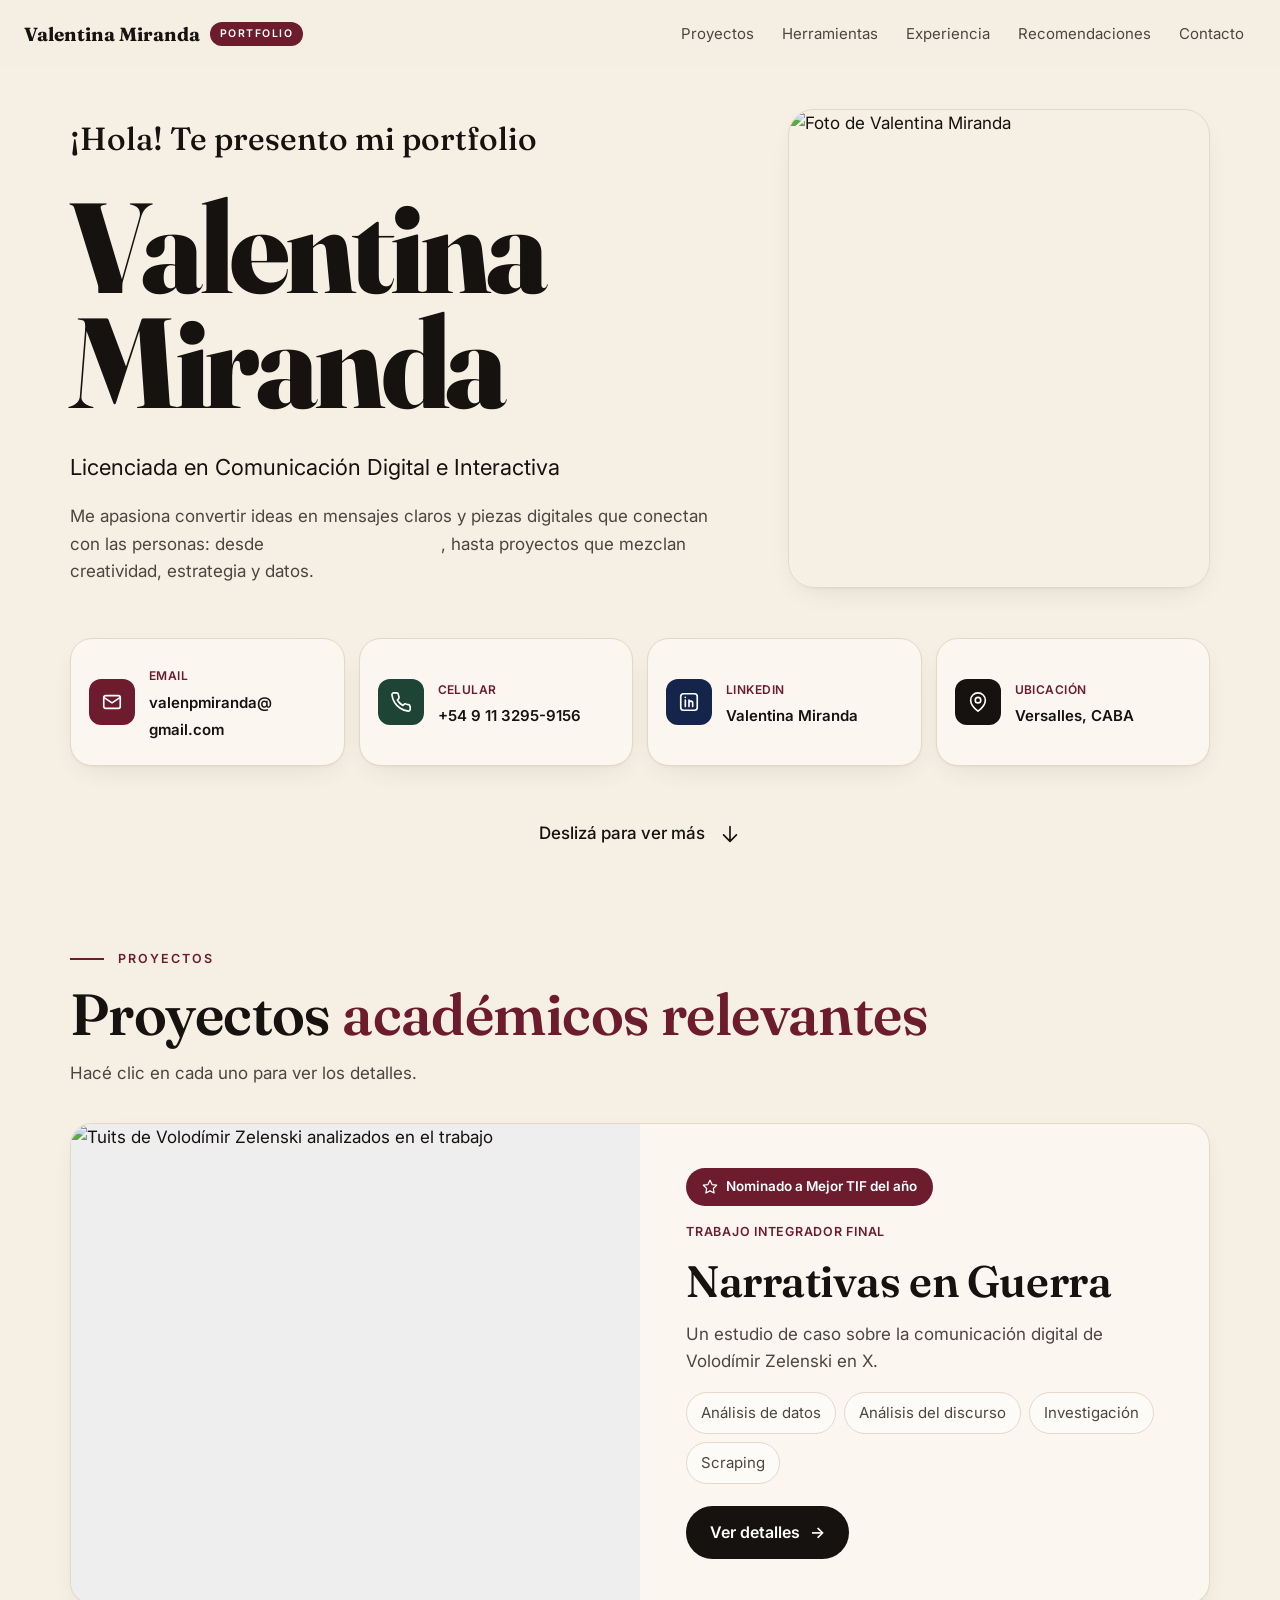
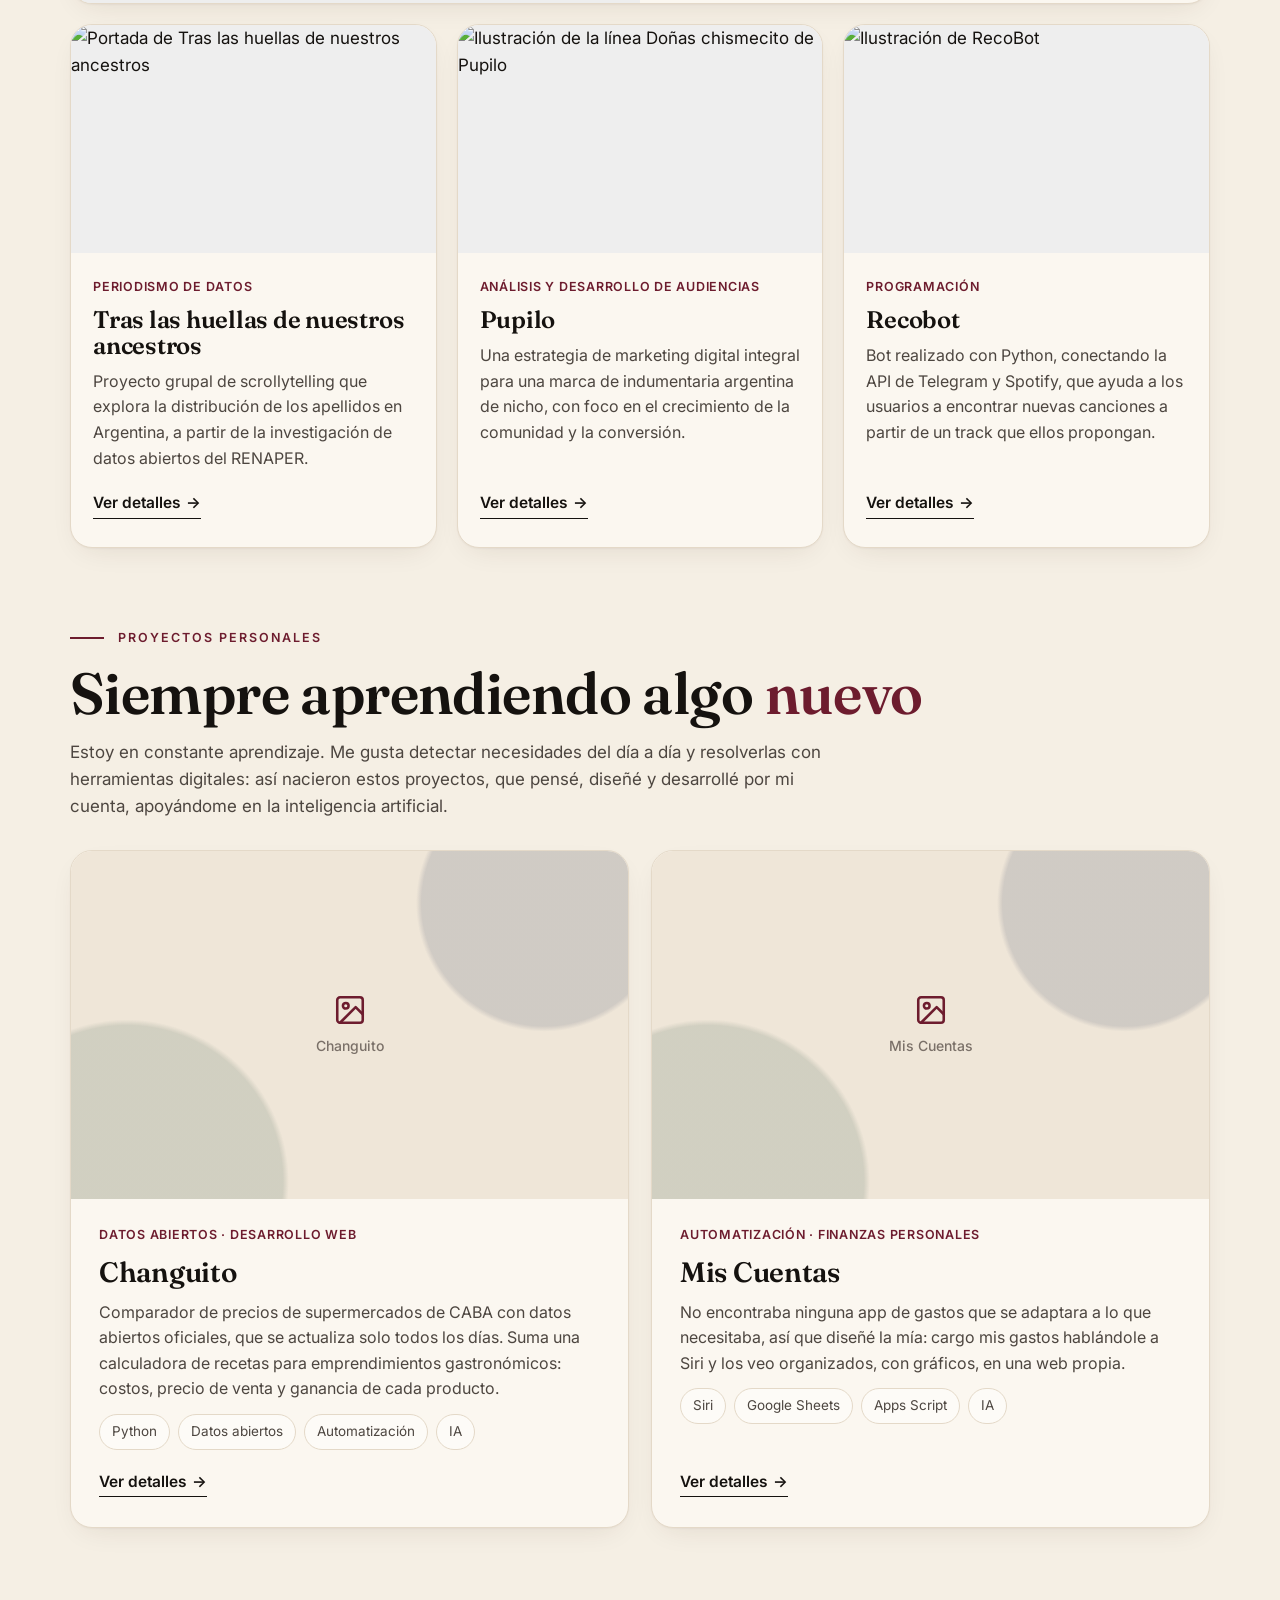
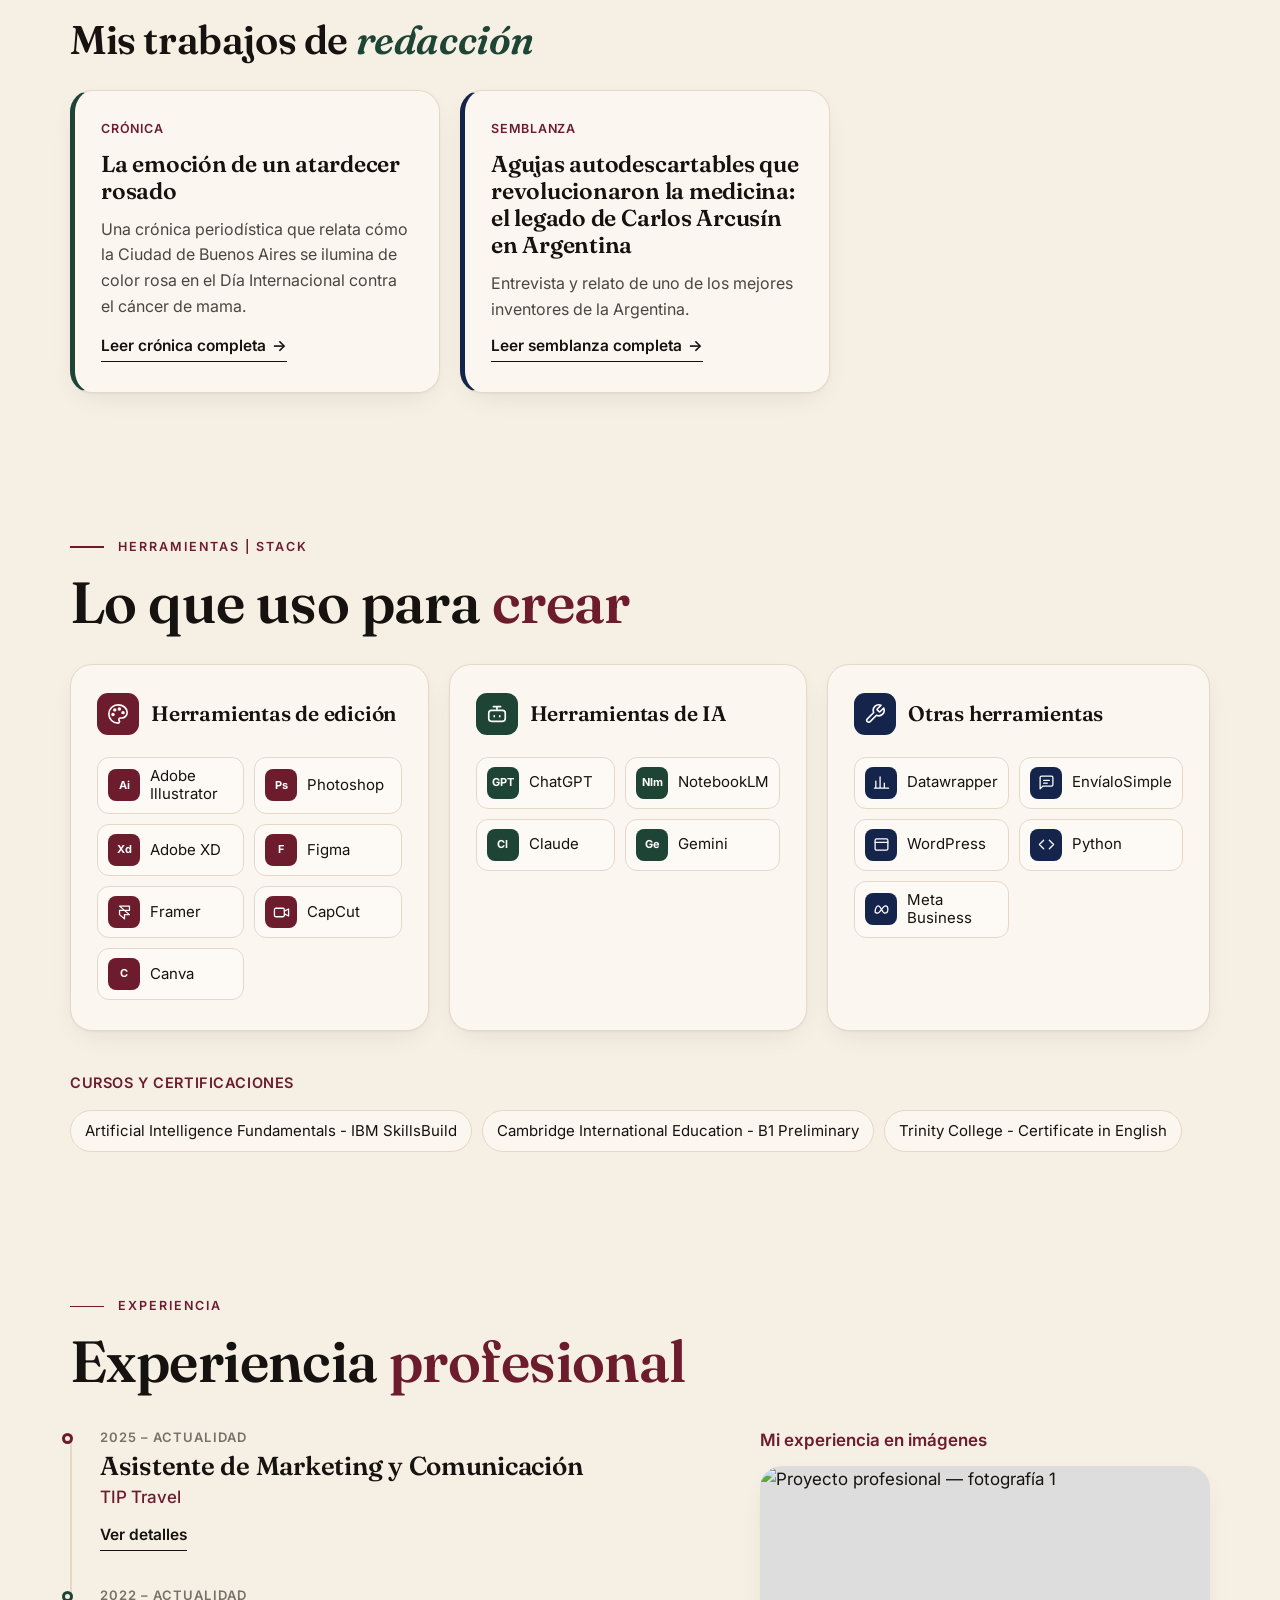
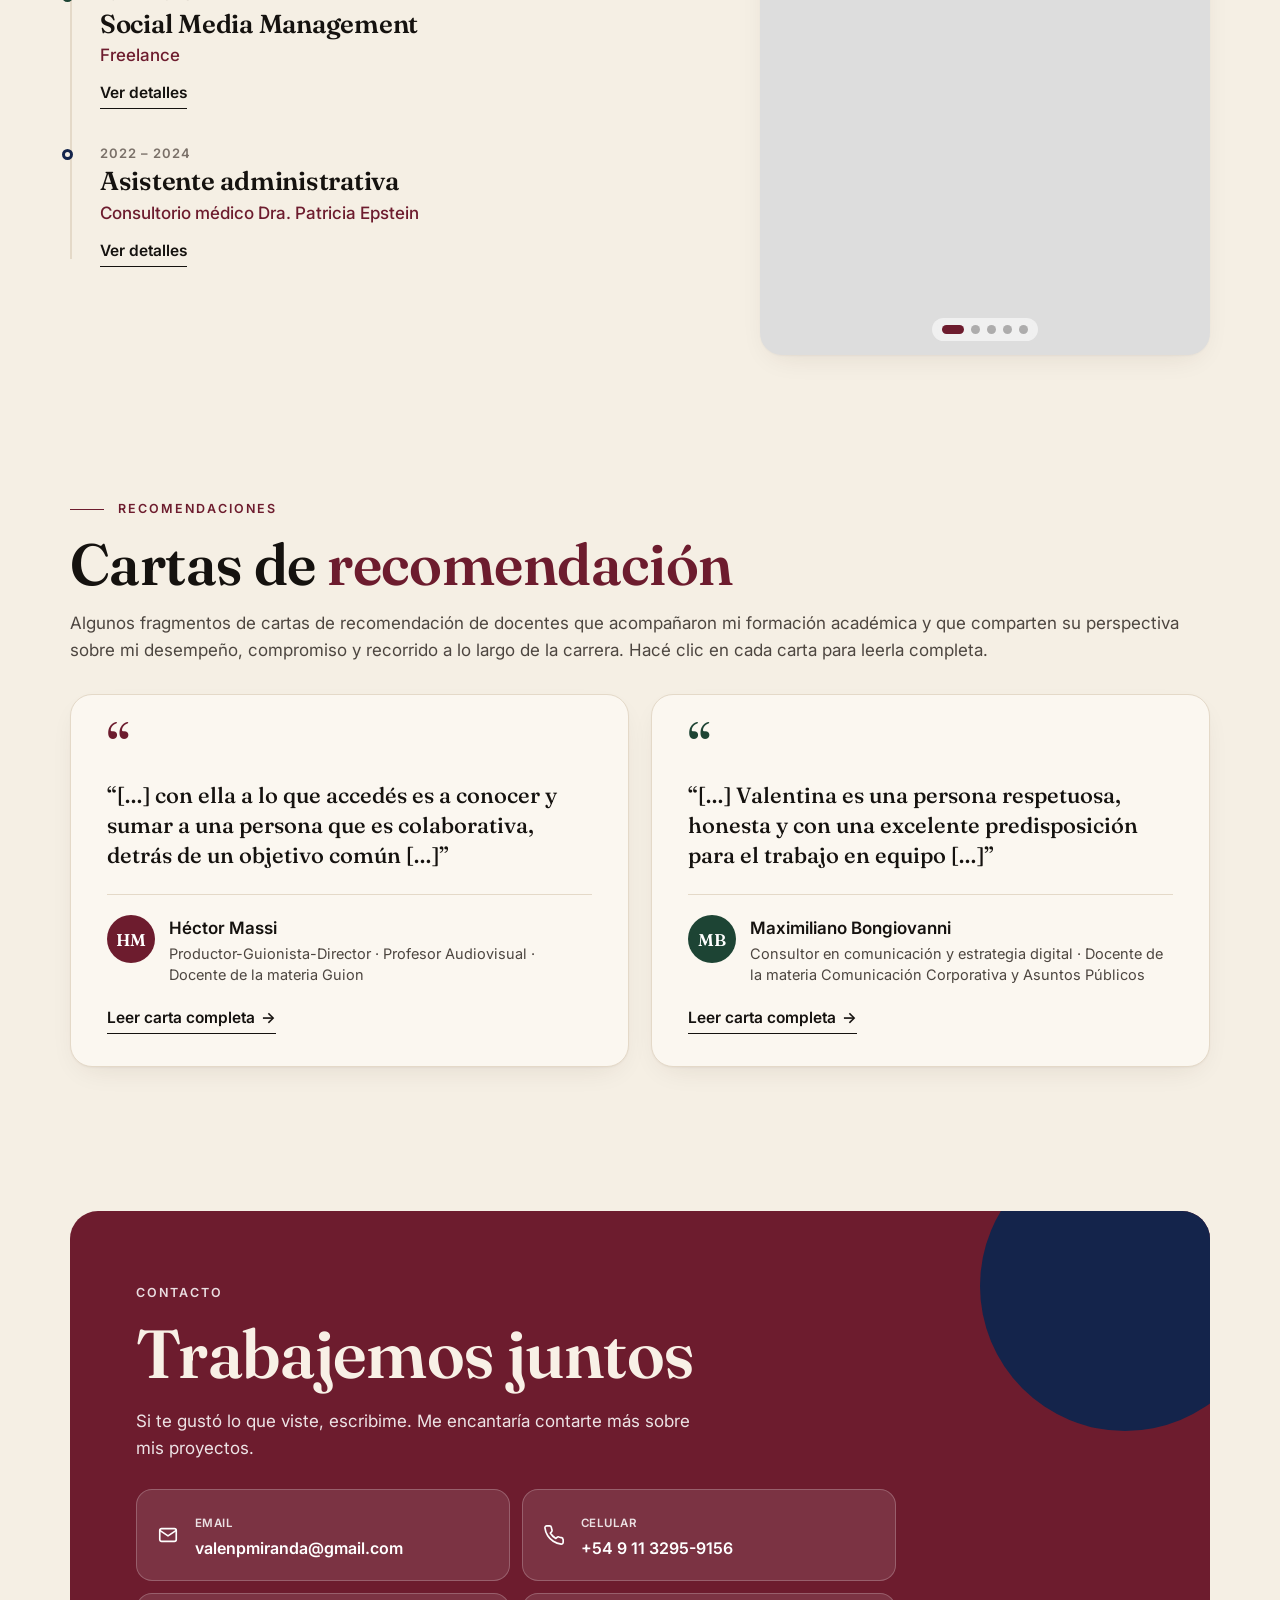
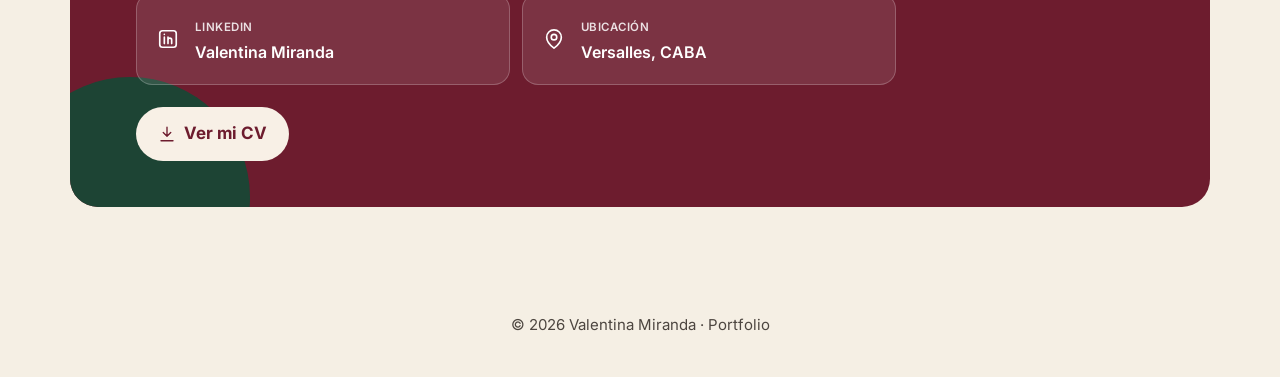
==== commit a6b80b7d: "Ajuste del texto de proyectos personales Co-Authored-By: Claude Opus 5.5 <noreply@anthropic.com> Cla" ====
--- a/index.html
+++ b/index.html
@@ -157,7 +157,7 @@
       <div id="personales" class="personal">
         <p class="eyebrow reveal">Proyectos personales</p>
         <h2 class="section-title reveal">Siempre aprendiendo algo <em>nuevo</em></h2>
-        <p class="personal-intro reveal">Soy inquieta y estoy en constante aprendizaje. Me gusta detectar necesidades del día a día y resolverlas con herramientas digitales: así nacieron estos proyectos, que pensé, diseñé y desarrollé por mi cuenta, apoyándome en la inteligencia artificial.</p>
+        <p class="personal-intro reveal">Estoy en constante aprendizaje. Me gusta detectar necesidades del día a día y resolverlas con herramientas digitales: así nacieron estos proyectos, que pensé, diseñé y desarrollé por mi cuenta, apoyándome en la inteligencia artificial.</p>
         <div class="personal-grid">
           <a class="card pp reveal" href="page-changuito.html">
             <!-- Para poner la foto: reemplazar este bloque por <div class="photo-slot"><img src="assets/img/changuito.jpg" alt="Changuito"></div> -->
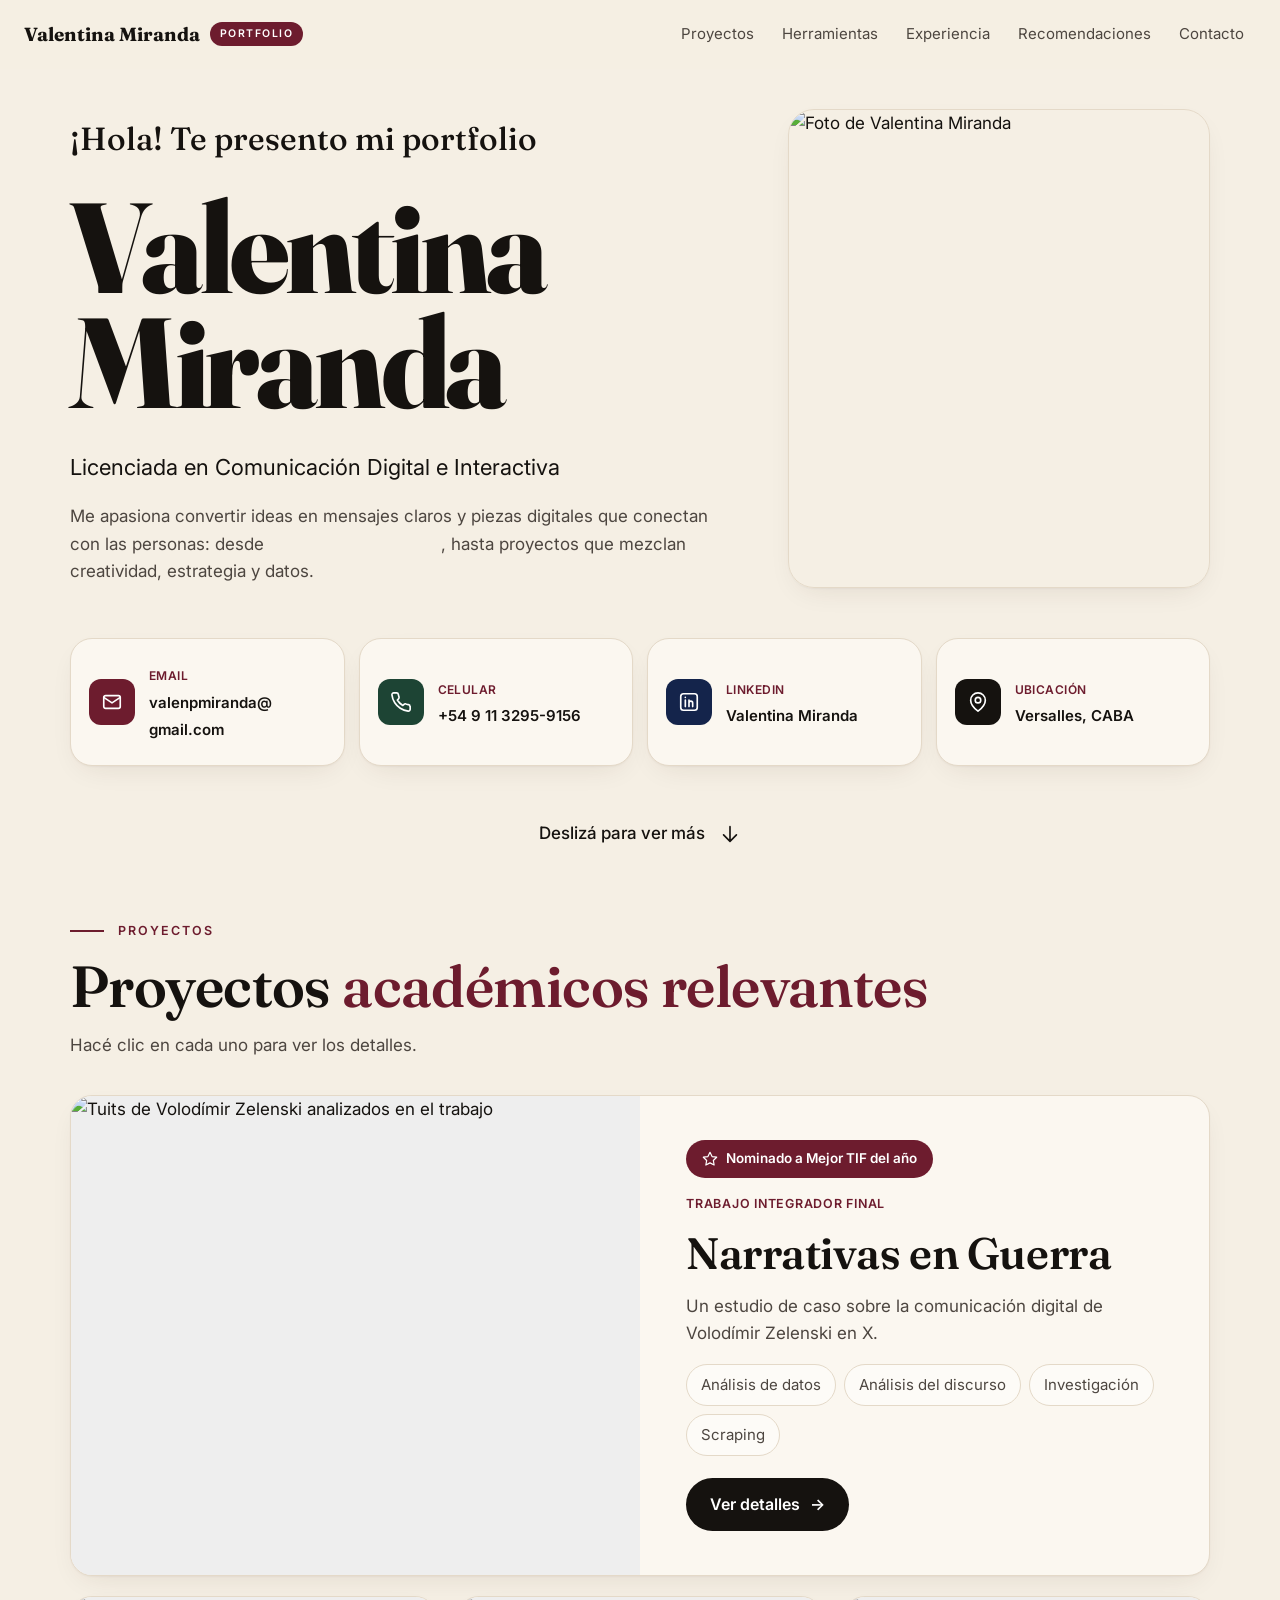
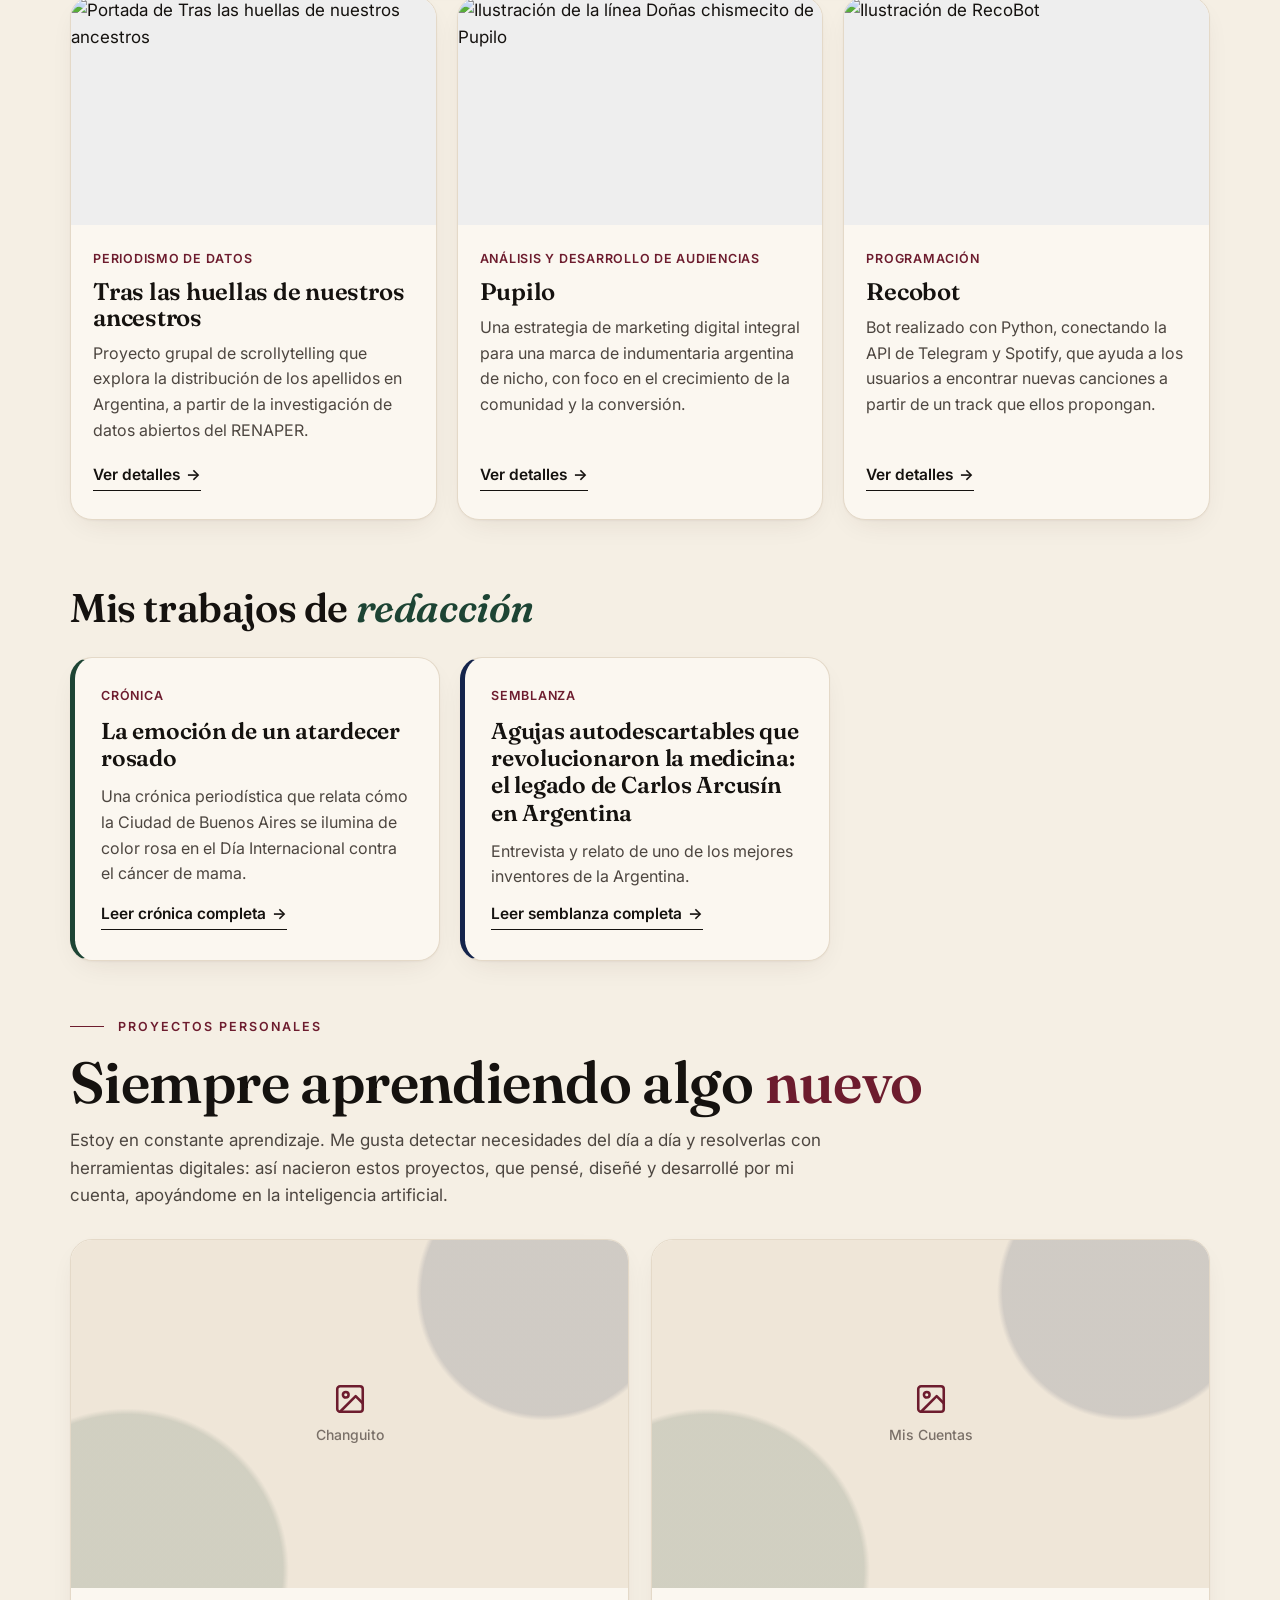
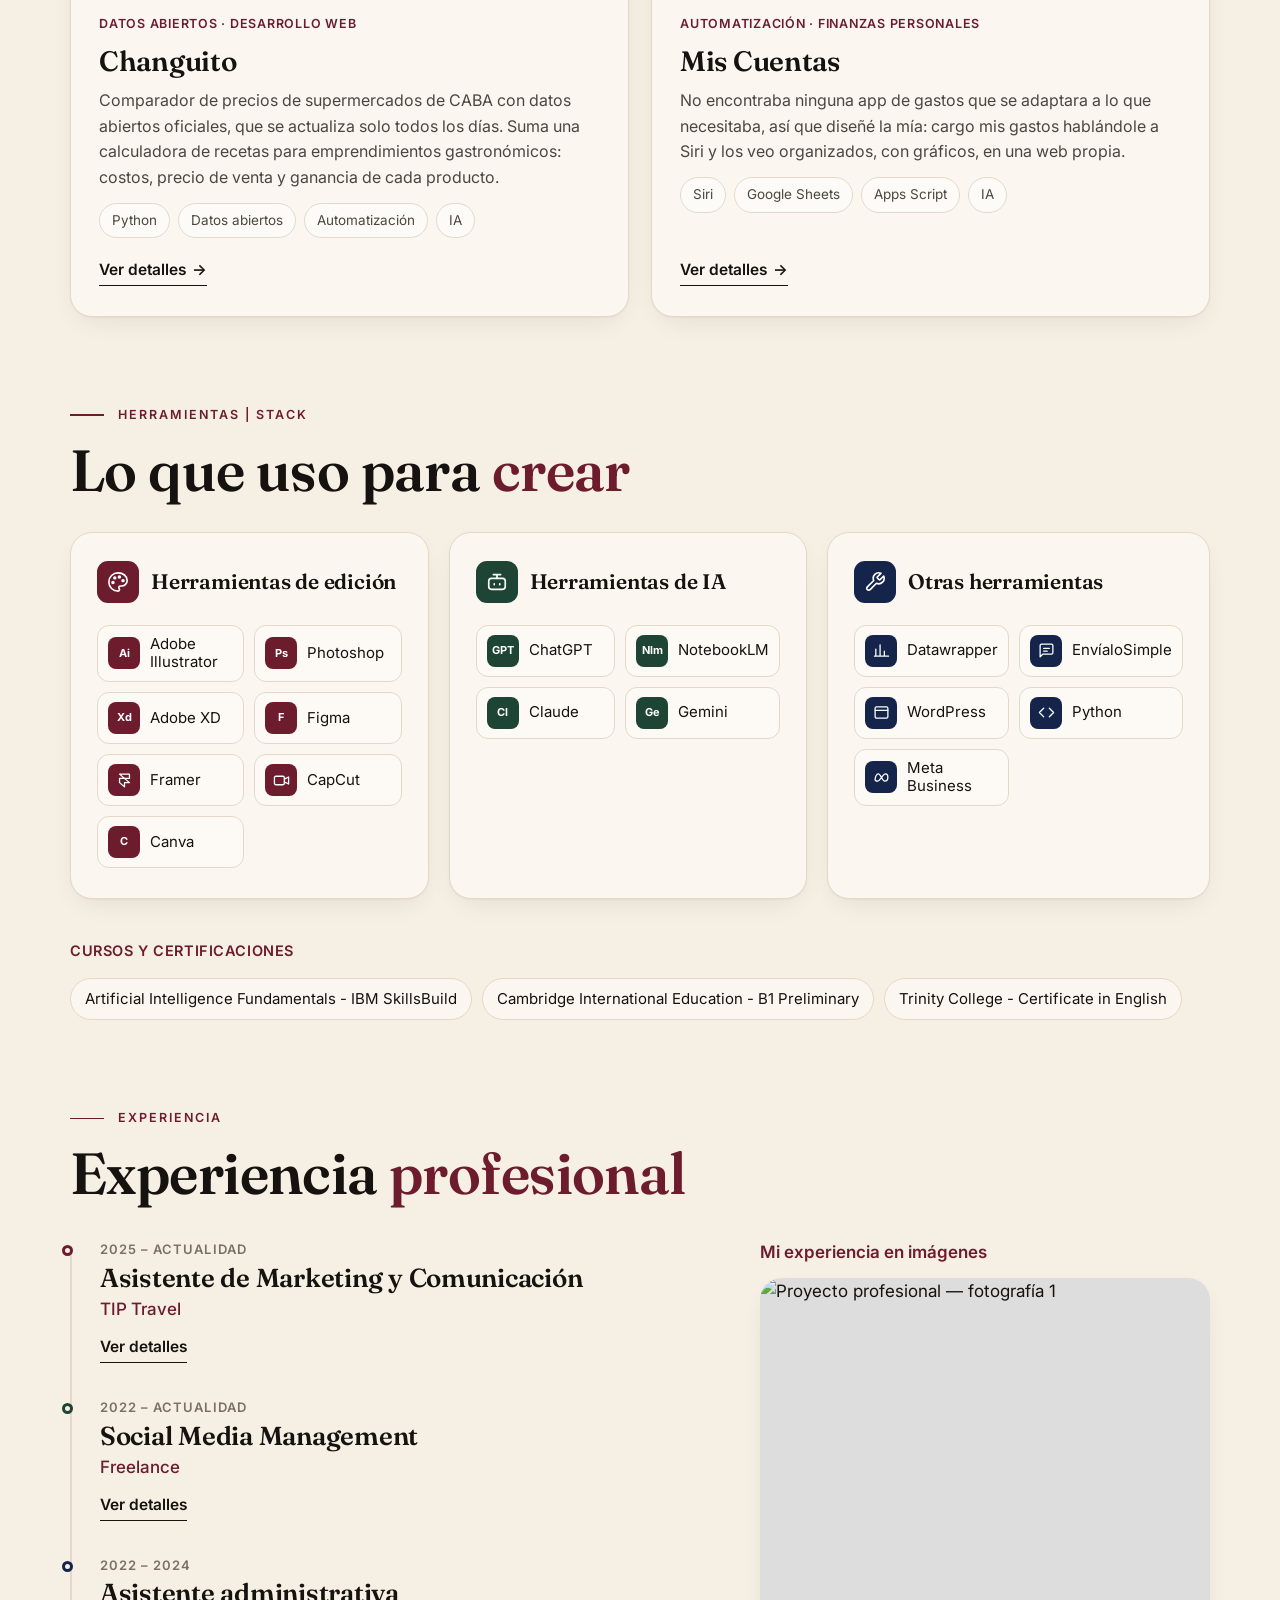
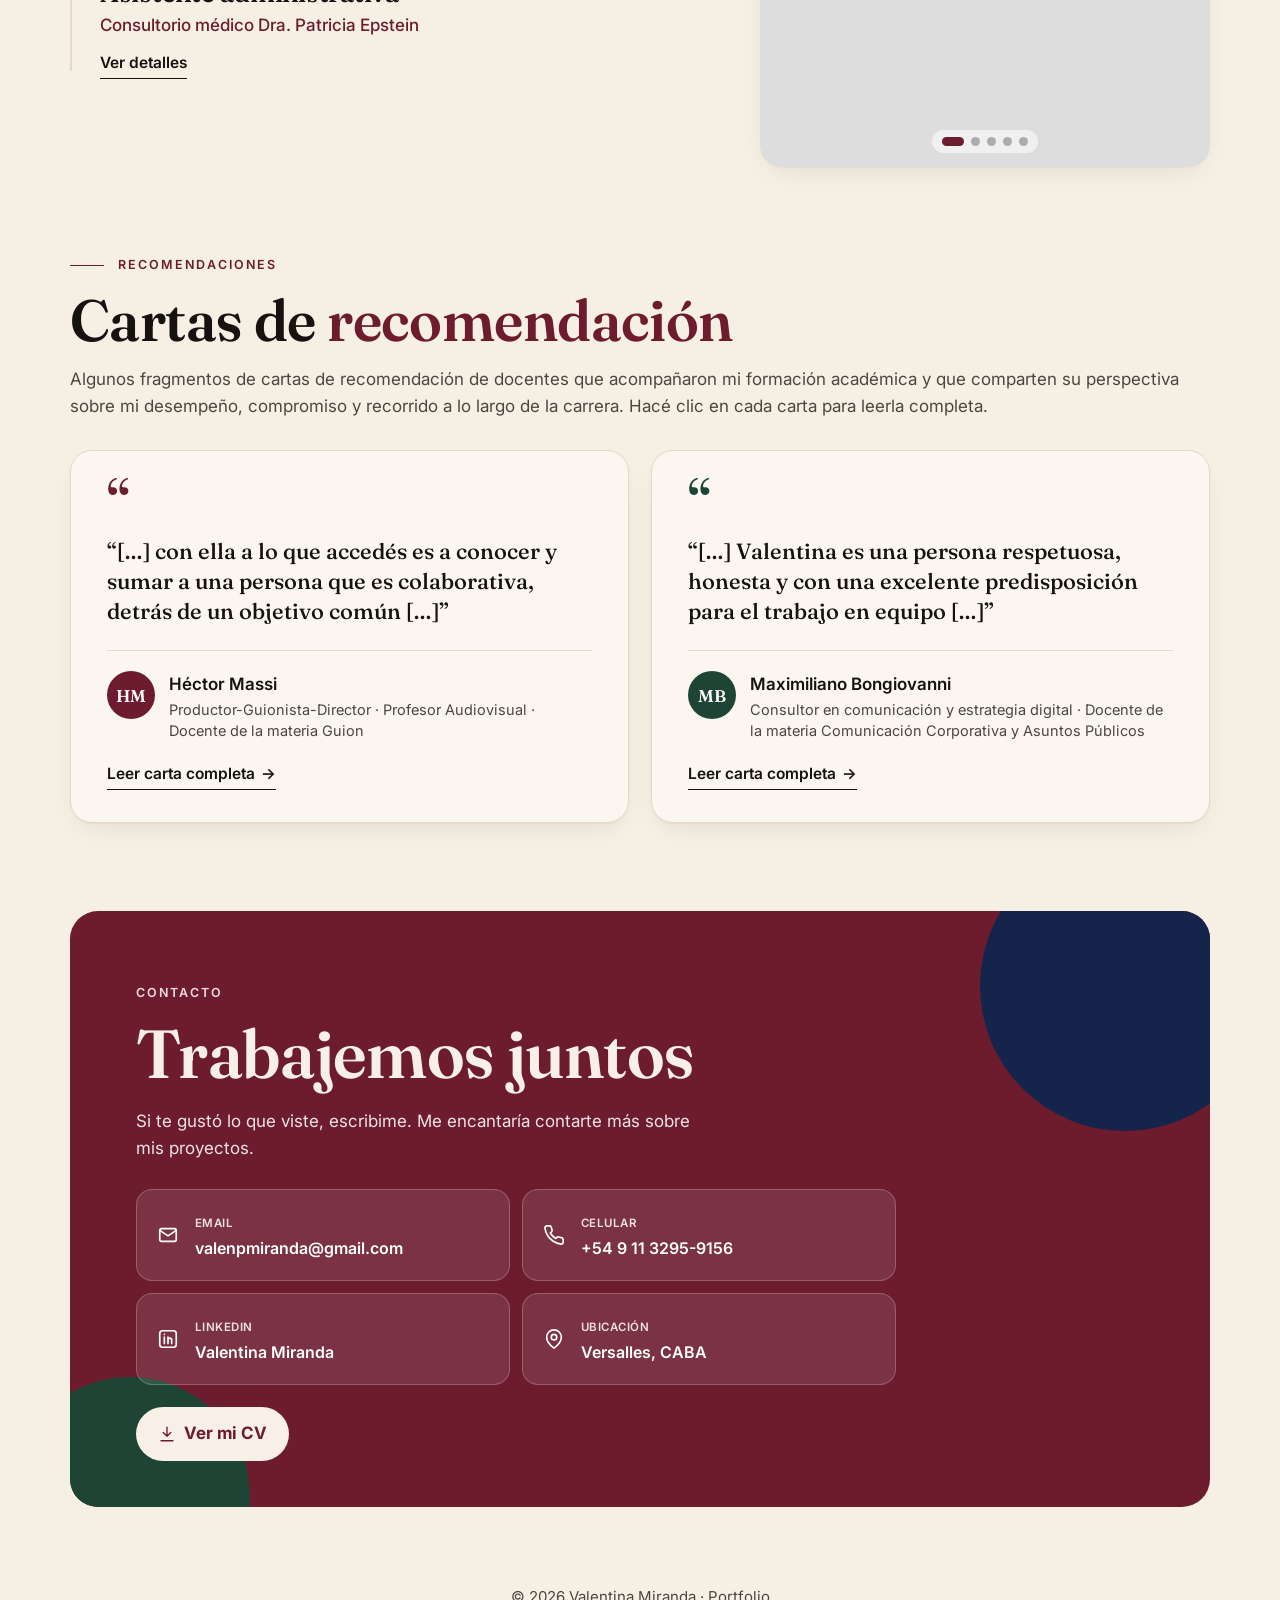
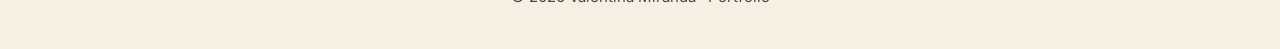
==== commit a5c06102: "Menos espacio entre secciones; proyectos personales debajo de redacción Co-Authored-By: Claude Opus " ====
--- a/index.html
+++ b/index.html
@@ -14,7 +14,7 @@
   <link rel="preconnect" href="https://fonts.googleapis.com">
   <link rel="preconnect" href="https://fonts.gstatic.com" crossorigin>
   <link href="https://fonts.googleapis.com/css2?family=Fraunces:opsz,wght@9..144,500;9..144,600;9..144,700;9..144,800&family=Inter:wght@400;500;600;700&display=swap" rel="stylesheet">
-  <link rel="stylesheet" href="assets/styles.css?v=3">
+  <link rel="stylesheet" href="assets/styles.css?v=4">
 </head>
 <body>
 
@@ -154,6 +154,24 @@
         </a>
       </div>
 
+      <div id="redaccion" style="padding-top:56px">
+        <h2 class="redaccion-title reveal">Mis trabajos de <em>redacción</em></h2>
+        <div class="grid-2">
+          <a class="card writing reveal" href="page-texto1.html">
+            <span class="kicker">Crónica</span>
+            <h3>La emoción de un atardecer rosado</h3>
+            <p>Una crónica periodística que relata cómo la Ciudad de Buenos Aires se ilumina de color rosa en el Día Internacional contra el cáncer de mama.</p>
+            <span class="link-arrow">Leer crónica completa <span class="arr">→</span></span>
+          </a>
+          <a class="card writing azul reveal d1" href="page-texto2.html">
+            <span class="kicker">Semblanza</span>
+            <h3>Agujas autodescartables que revolucionaron la medicina: el legado de Carlos Arcusín en Argentina</h3>
+            <p>Entrevista y relato de uno de los mejores inventores de la Argentina.</p>
+            <span class="link-arrow">Leer semblanza completa <span class="arr">→</span></span>
+          </a>
+        </div>
+      </div>
+
       <div id="personales" class="personal">
         <p class="eyebrow reveal">Proyectos personales</p>
         <h2 class="section-title reveal">Siempre aprendiendo algo <em>nuevo</em></h2>
@@ -183,24 +201,6 @@
           </a>
         </div>
       </div>
-
-      <div id="redaccion" style="padding-top:80px">
-        <h2 class="redaccion-title reveal">Mis trabajos de <em>redacción</em></h2>
-        <div class="grid-2">
-          <a class="card writing reveal" href="page-texto1.html">
-            <span class="kicker">Crónica</span>
-            <h3>La emoción de un atardecer rosado</h3>
-            <p>Una crónica periodística que relata cómo la Ciudad de Buenos Aires se ilumina de color rosa en el Día Internacional contra el cáncer de mama.</p>
-            <span class="link-arrow">Leer crónica completa <span class="arr">→</span></span>
-          </a>
-          <a class="card writing azul reveal d1" href="page-texto2.html">
-            <span class="kicker">Semblanza</span>
-            <h3>Agujas autodescartables que revolucionaron la medicina: el legado de Carlos Arcusín en Argentina</h3>
-            <p>Entrevista y relato de uno de los mejores inventores de la Argentina.</p>
-            <span class="link-arrow">Leer semblanza completa <span class="arr">→</span></span>
-          </a>
-        </div>
-      </div>
     </div>
   </section>
 
@@ -396,6 +396,6 @@
 
 <footer class="footer">© 2026 Valentina Miranda · Portfolio</footer>
 
-<script src="assets/main.js?v=3"></script>
+<script src="assets/main.js?v=4"></script>
 </body>
 </html>
--- a/assets/styles.css
+++ b/assets/styles.css
@@ -134,7 +134,7 @@
 .menu-open .menu-btn span::after { transform: translateY(-6px) rotate(-45deg); }
 
 /* ---------- Generales ---------- */
-section { padding: 72px 0; }
+section { padding: 44px 0; }
 .eyebrow {
   display: flex;
   align-items: center;
@@ -379,7 +379,7 @@
 .project-body .link-arrow { margin-top: auto; align-self: flex-start; padding-top: 10px; }
 
 /* ---------- Proyectos personales ---------- */
-.personal { margin-top: 80px; }
+.personal { margin-top: 56px; }
 .personal-intro { max-width: 760px; color: var(--ink-soft); margin-top: 14px; }
 .personal-grid { display: grid; grid-template-columns: repeat(2, 1fr); gap: 22px; margin-top: 30px; }
 .pp {
@@ -672,7 +672,7 @@
 .page-hero { display: grid; grid-template-columns: 1fr 1fr; gap: 50px; align-items: center; }
 .page-hero-media { border-radius: var(--radius); overflow: hidden; box-shadow: var(--shadow); background: #eee; }
 .page-hero-media img { width: 100%; height: 100%; object-fit: cover; }
-.page-block { margin-top: 56px; }
+.page-block { margin-top: 44px; }
 .block-title { font-family: var(--serif); font-size: clamp(28px, 3.2vw, 40px); font-weight: 600; margin-bottom: 22px; }
 
 .facts { display: grid; grid-template-columns: repeat(3, 1fr); gap: 14px; margin-top: 24px; }
@@ -835,7 +835,7 @@
   body { font-size: 16px; }
   .wrap, .wrap-narrow { width: calc(100% - 36px); }
   .header-inner { width: calc(100% - 32px); }
-  section { padding: 56px 0; }
+  section { padding: 34px 0; }
   .hero { padding-top: 24px; }
   .hero-grid { grid-template-columns: 1fr; gap: 28px; }
   .hero-photo { order: -1; aspect-ratio: 1; max-width: 340px; }
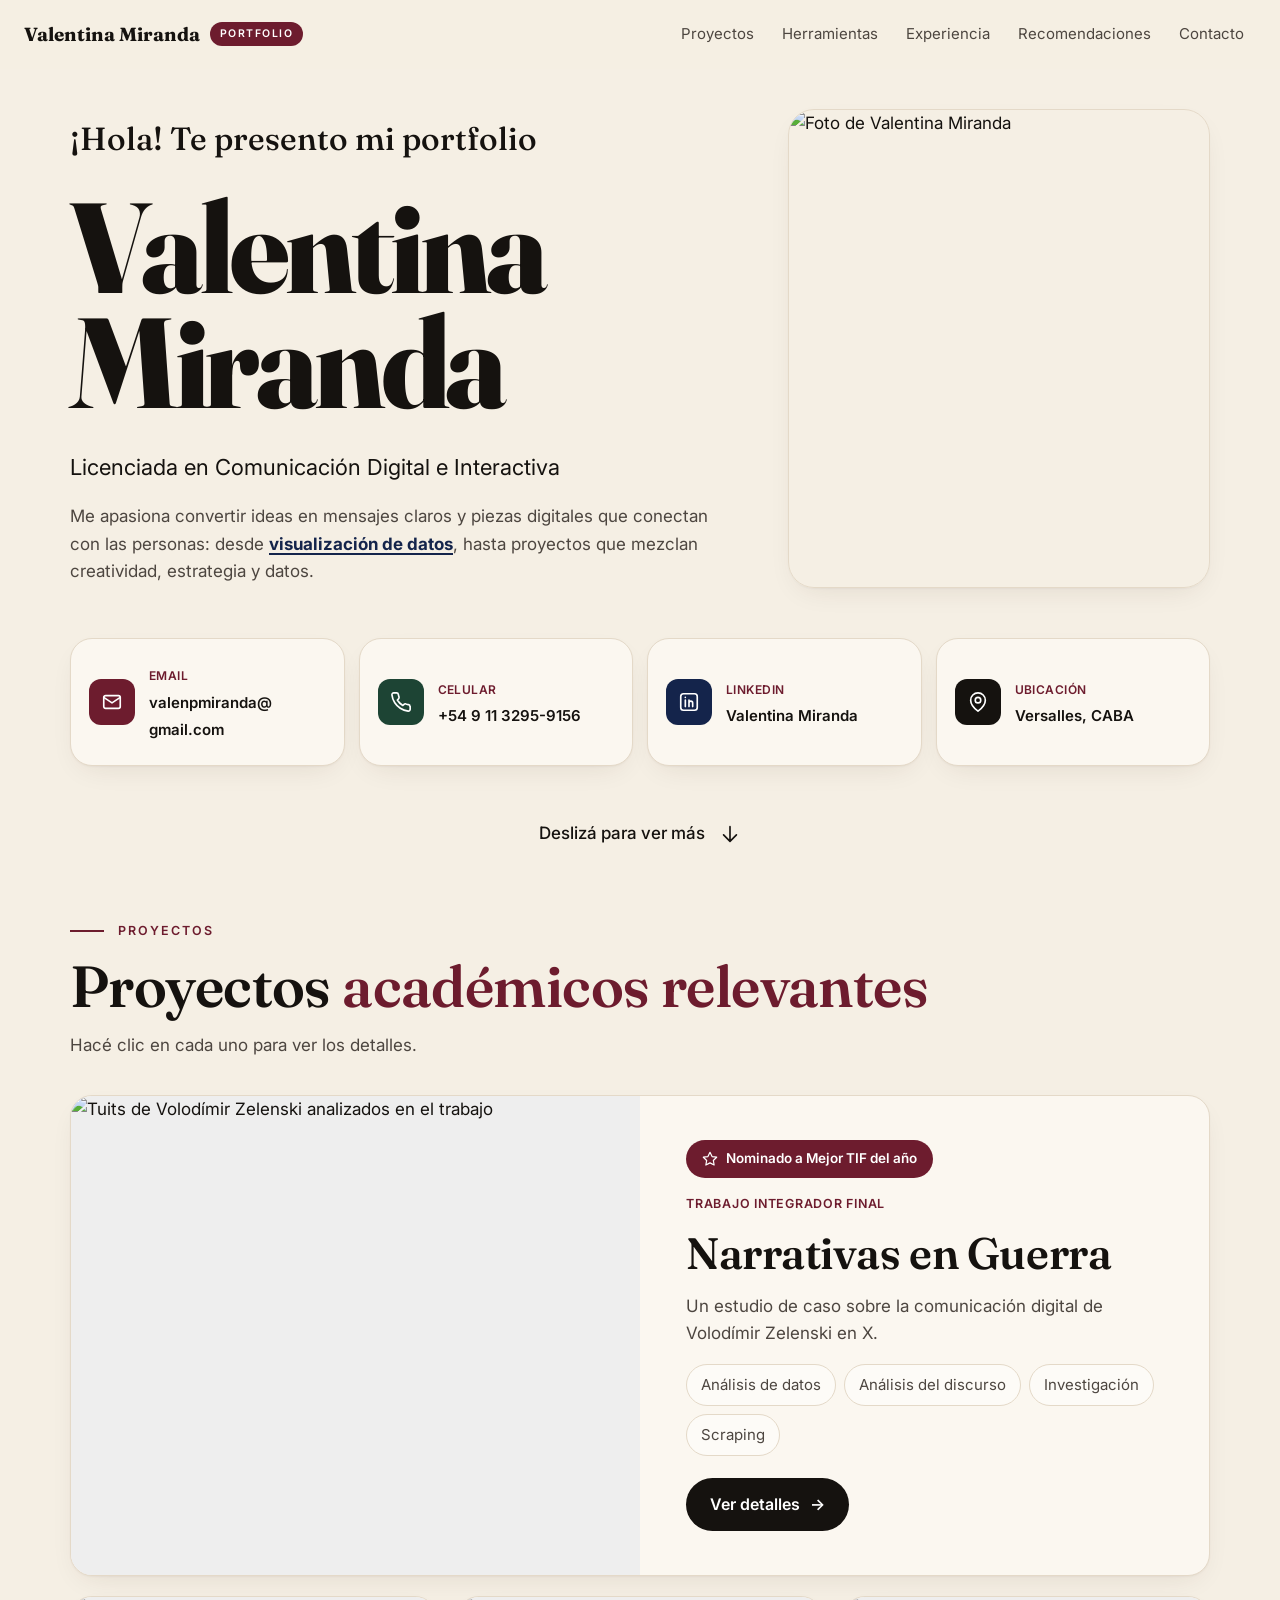
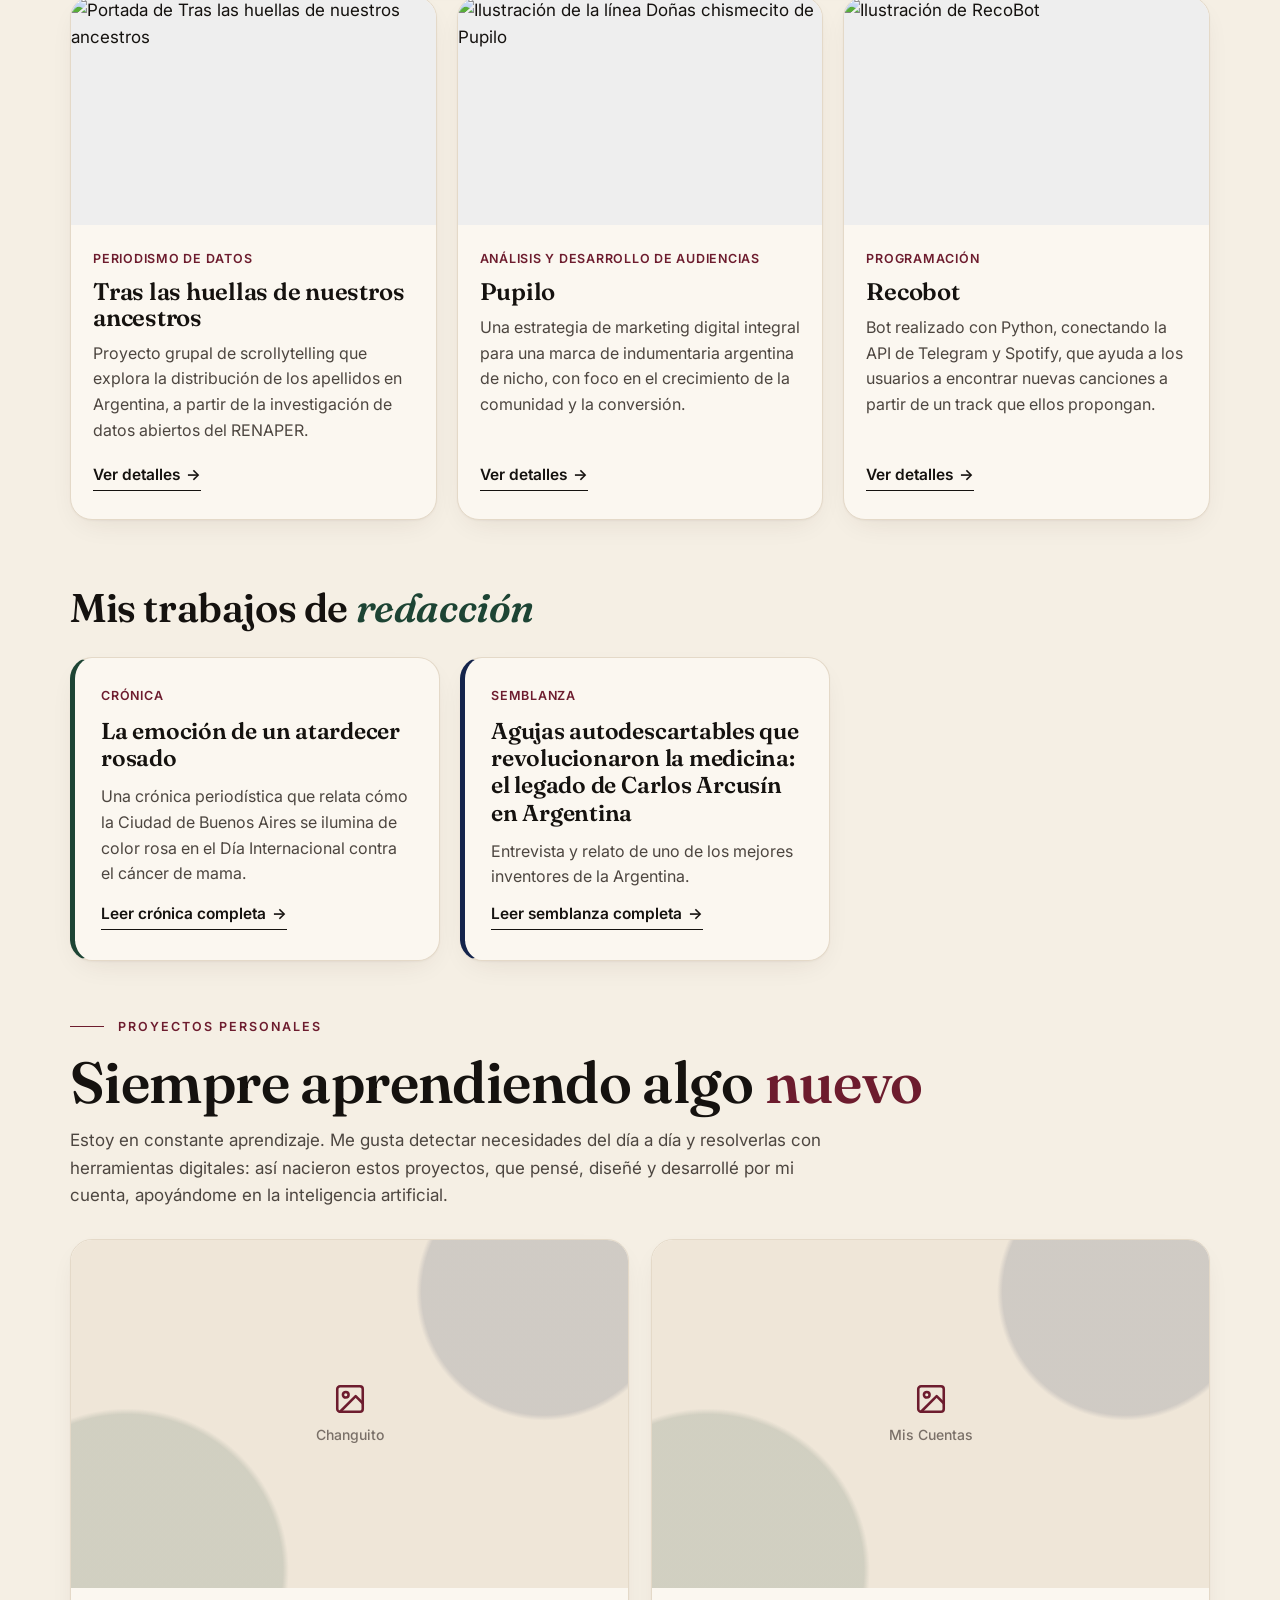
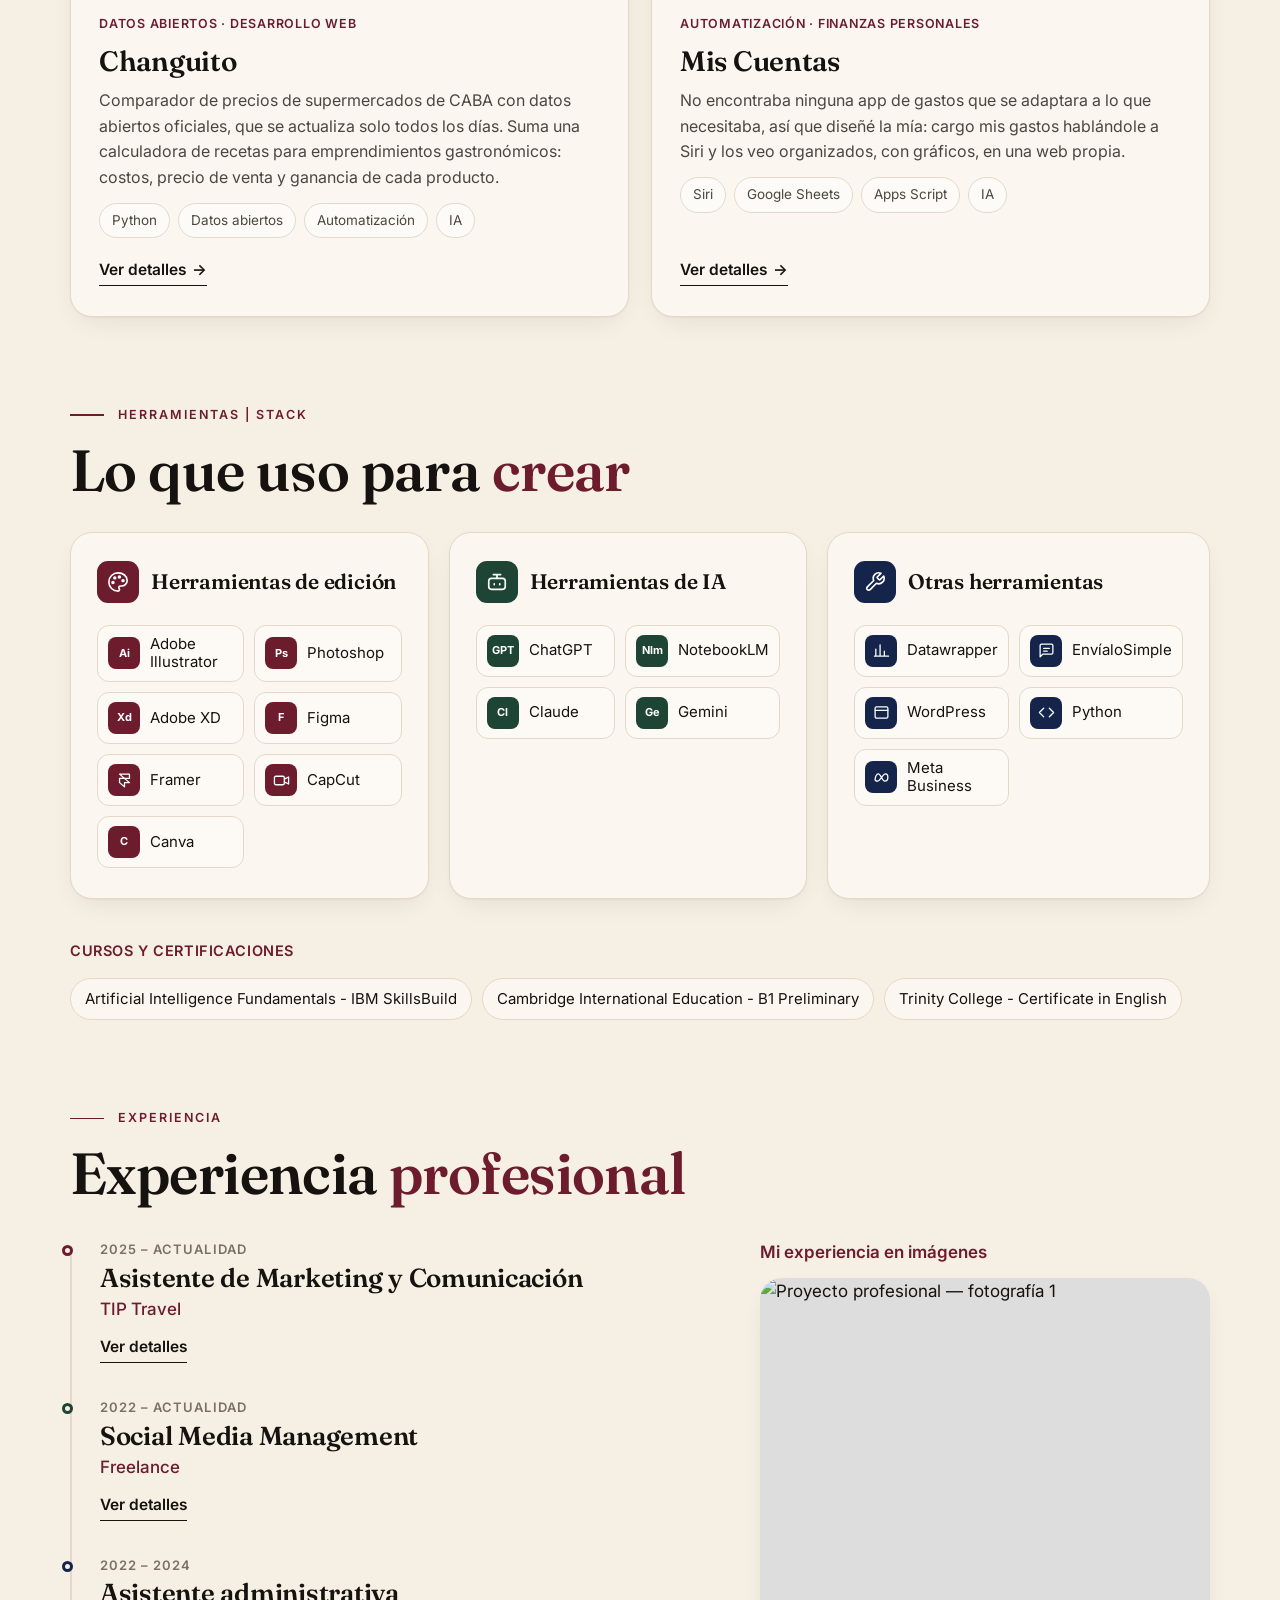
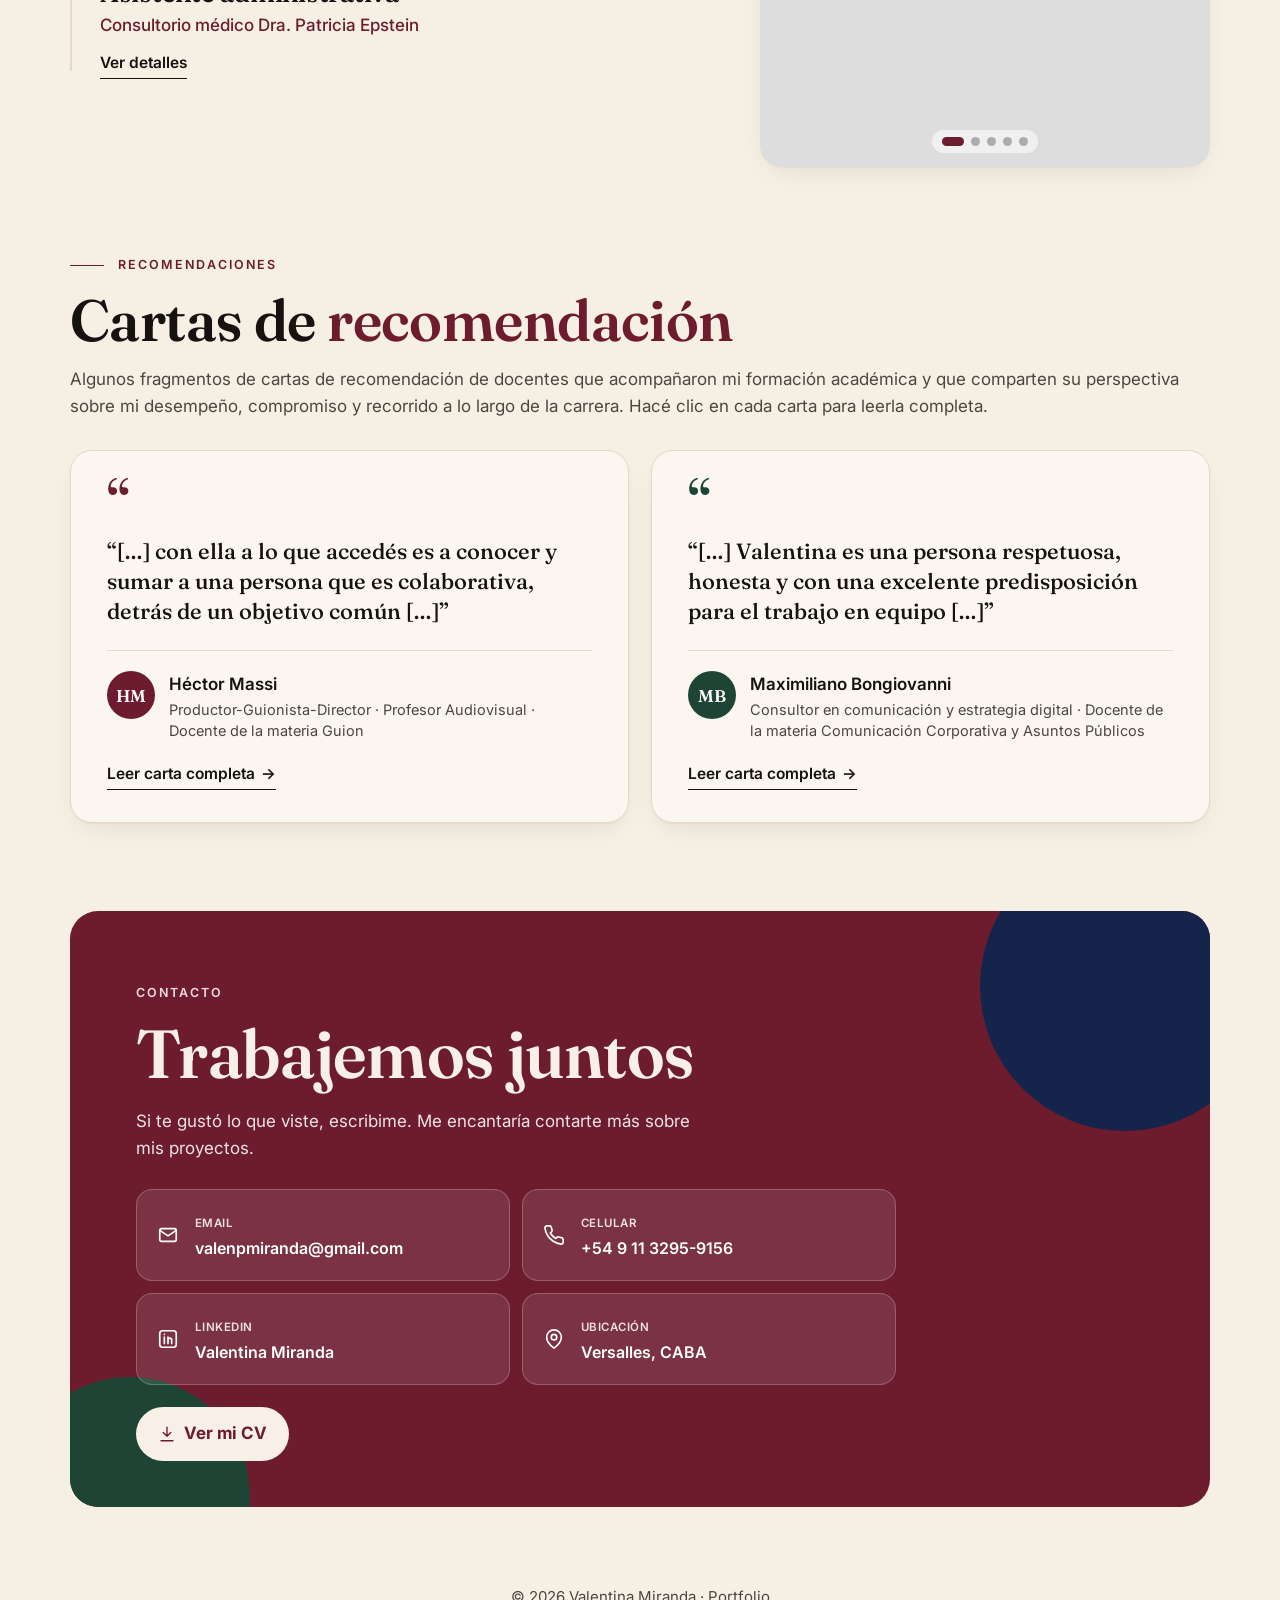
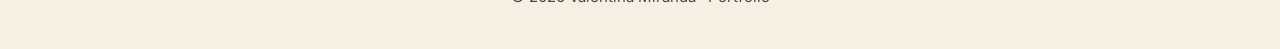
==== commit 20b65b8a: "Mis Cuentas: botón para ver el ejemplo Co-Authored-By: Claude Opus 5.5 <noreply@anthropic.com> Claud" ====
--- a/index.html
+++ b/index.html
@@ -14,7 +14,7 @@
   <link rel="preconnect" href="https://fonts.googleapis.com">
   <link rel="preconnect" href="https://fonts.gstatic.com" crossorigin>
   <link href="https://fonts.googleapis.com/css2?family=Fraunces:opsz,wght@9..144,500;9..144,600;9..144,700;9..144,800&family=Inter:wght@400;500;600;700&display=swap" rel="stylesheet">
-  <link rel="stylesheet" href="assets/styles.css?v=4">
+  <link rel="stylesheet" href="assets/styles.css?v=5">
 </head>
 <body>
 
@@ -396,6 +396,6 @@
 
 <footer class="footer">© 2026 Valentina Miranda · Portfolio</footer>
 
-<script src="assets/main.js?v=4"></script>
+<script src="assets/main.js?v=5"></script>
 </body>
 </html>
--- a/assets/styles.css
+++ b/assets/styles.css
@@ -728,7 +728,10 @@
 .cta-box .blob.verde { width: 210px; height: 210px; left: -40px; bottom: -110px; }
 .cta-box h3 { font-size: clamp(30px, 4vw, 44px); color: #f8f0e6; }
 .cta-box p { color: rgba(255, 255, 255, .88); margin-top: 10px; }
-.cta-box .btn { margin-top: 24px; background: #f8f0e6; color: var(--bordo); }
+.cta-actions { display: flex; flex-wrap: wrap; gap: 12px; margin-top: 24px; }
+.cta-box .btn { background: #f8f0e6; color: var(--bordo); }
+.cta-box .btn.ghost { background: transparent; color: #f8f0e6; border: 1.5px solid rgba(248, 240, 230, .7); }
+.cta-box .btn.ghost:hover { background: rgba(248, 240, 230, .12); }
 
 .info-grid { display: grid; grid-template-columns: 1.2fr 1fr; gap: 22px; }
 .info-card { padding: 30px 30px 32px; }
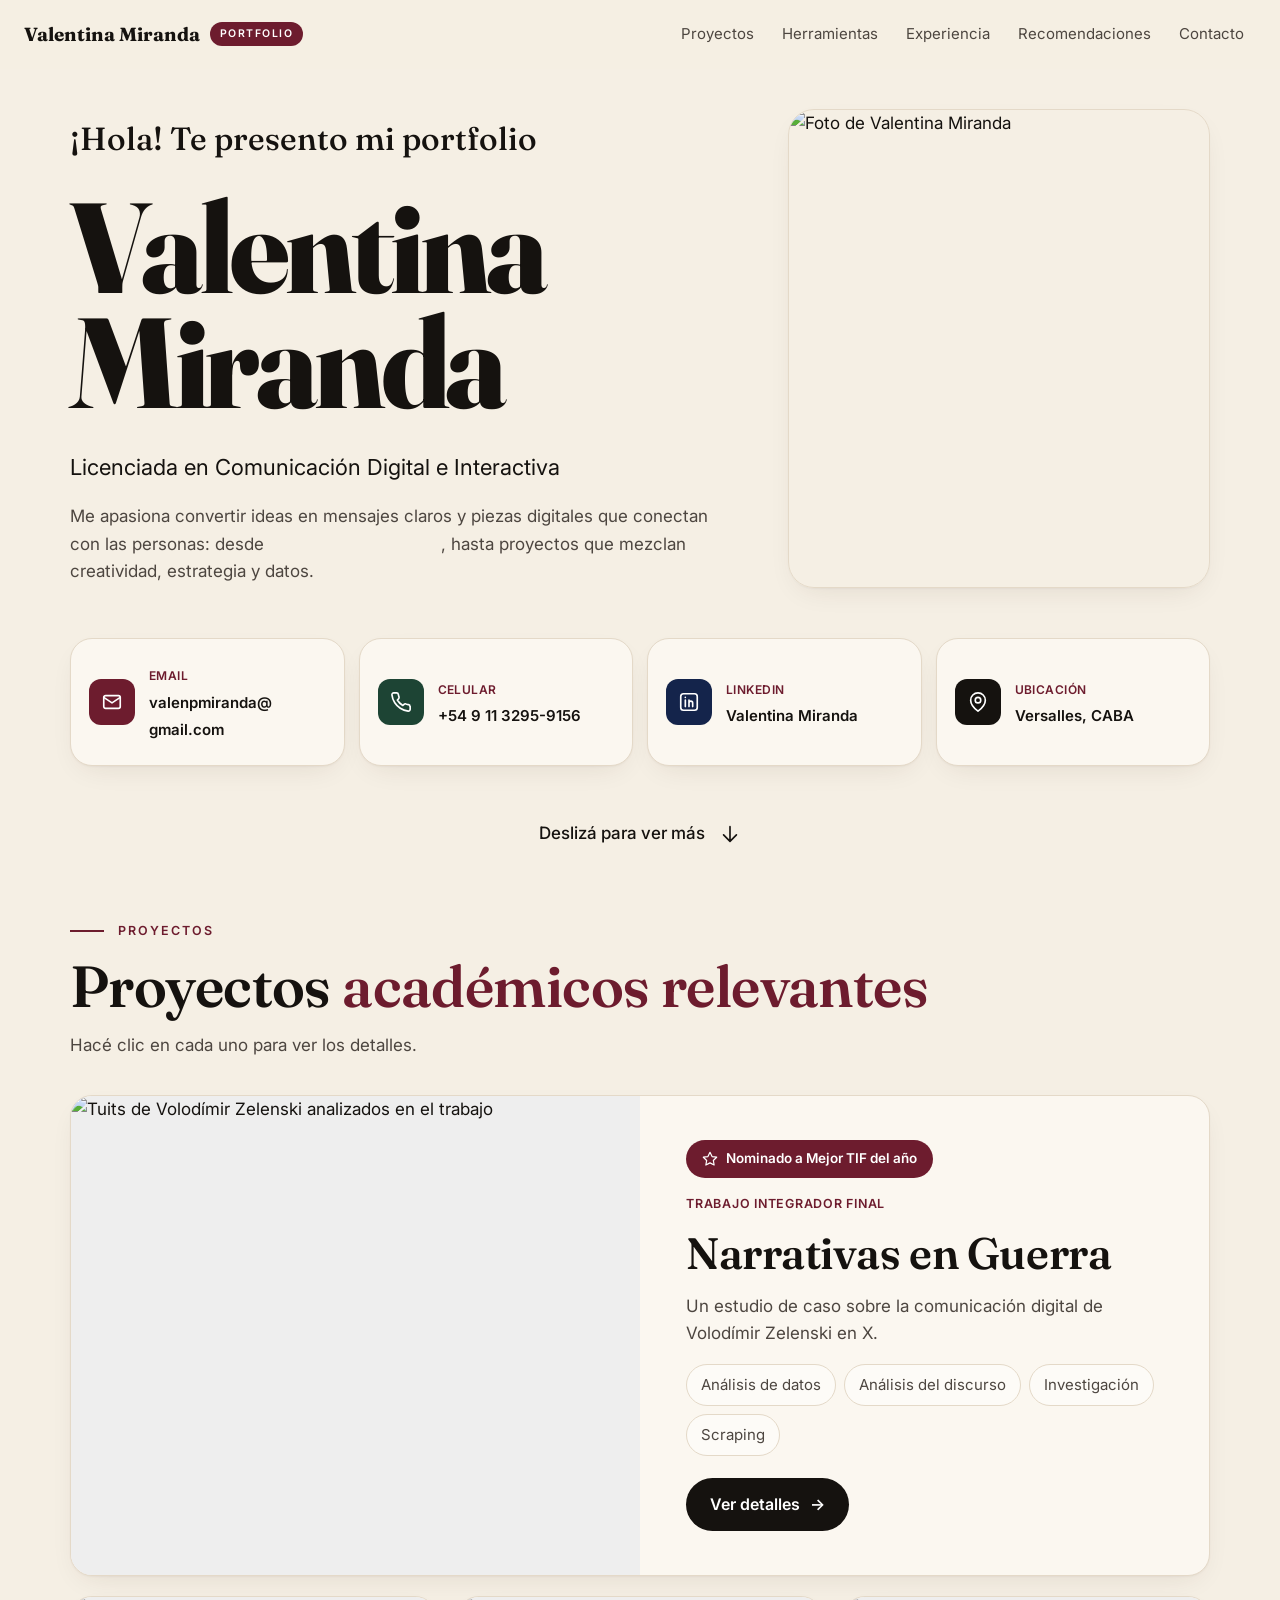
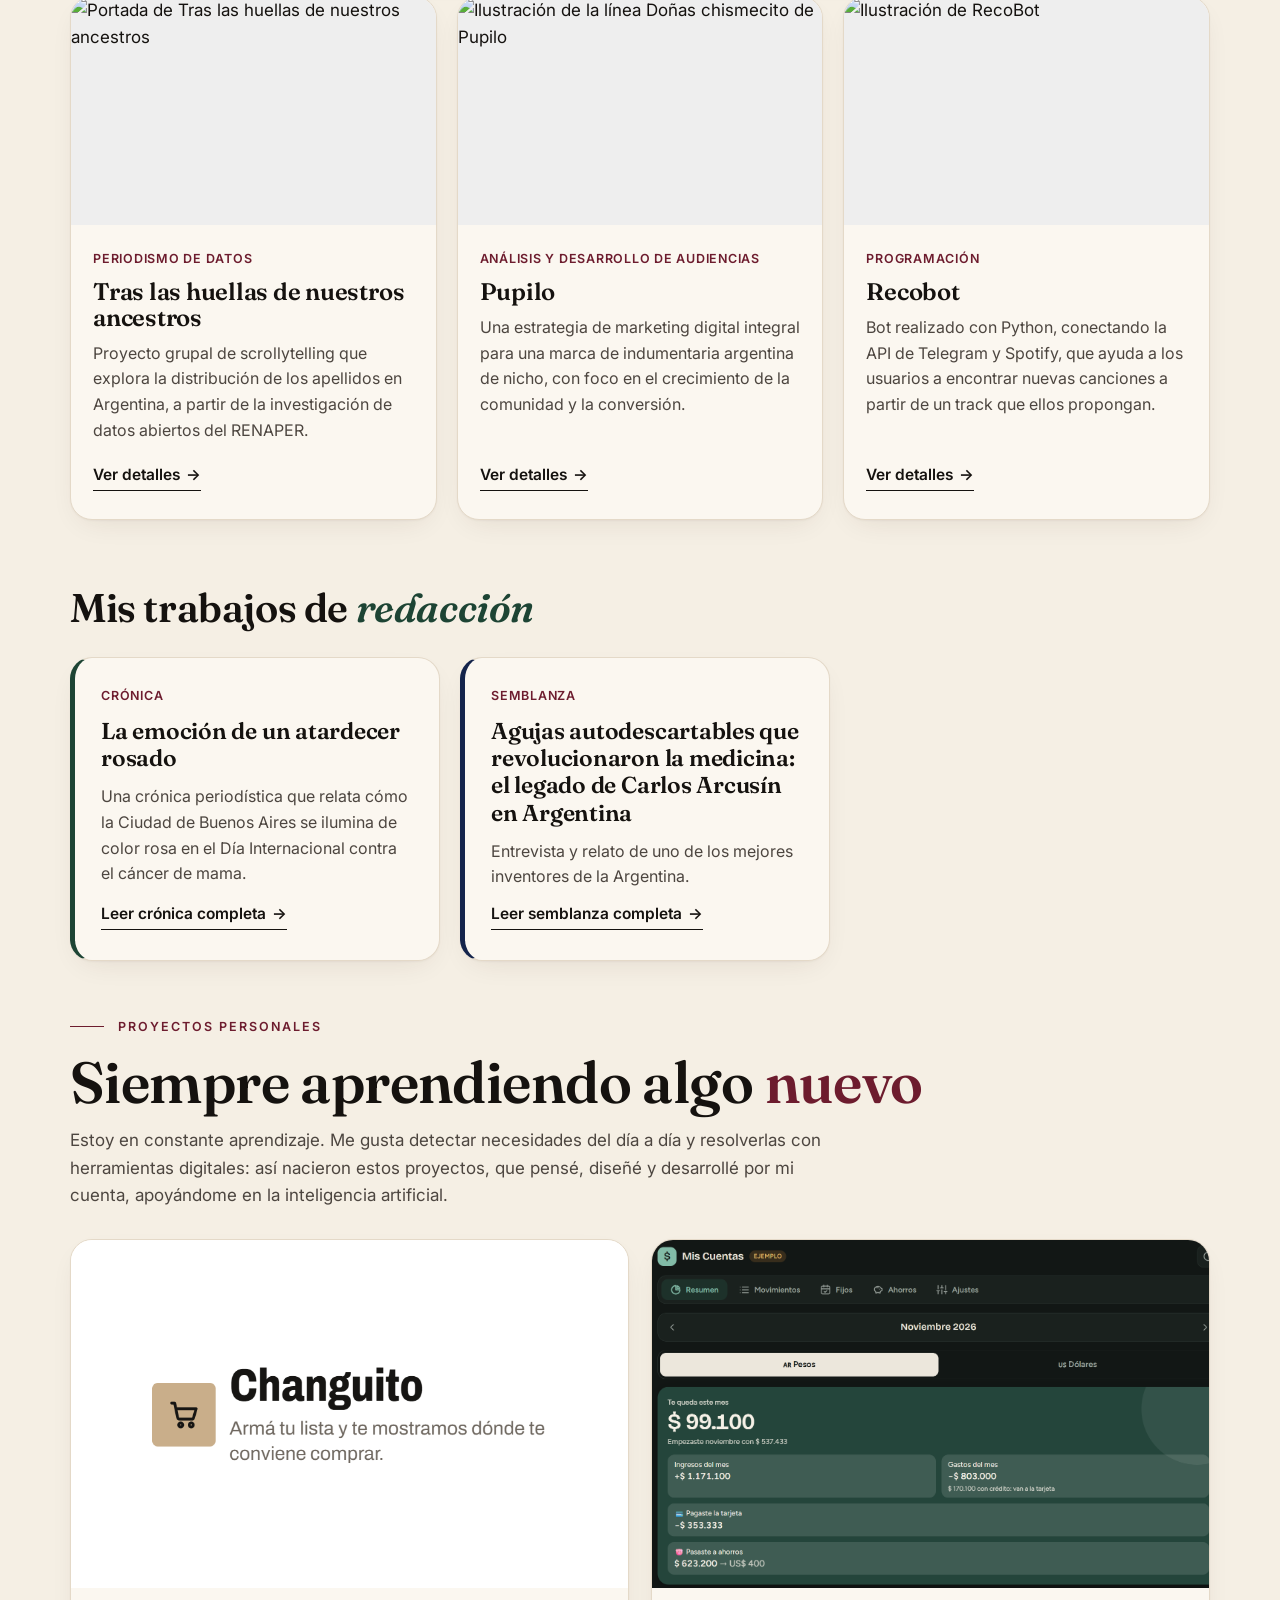
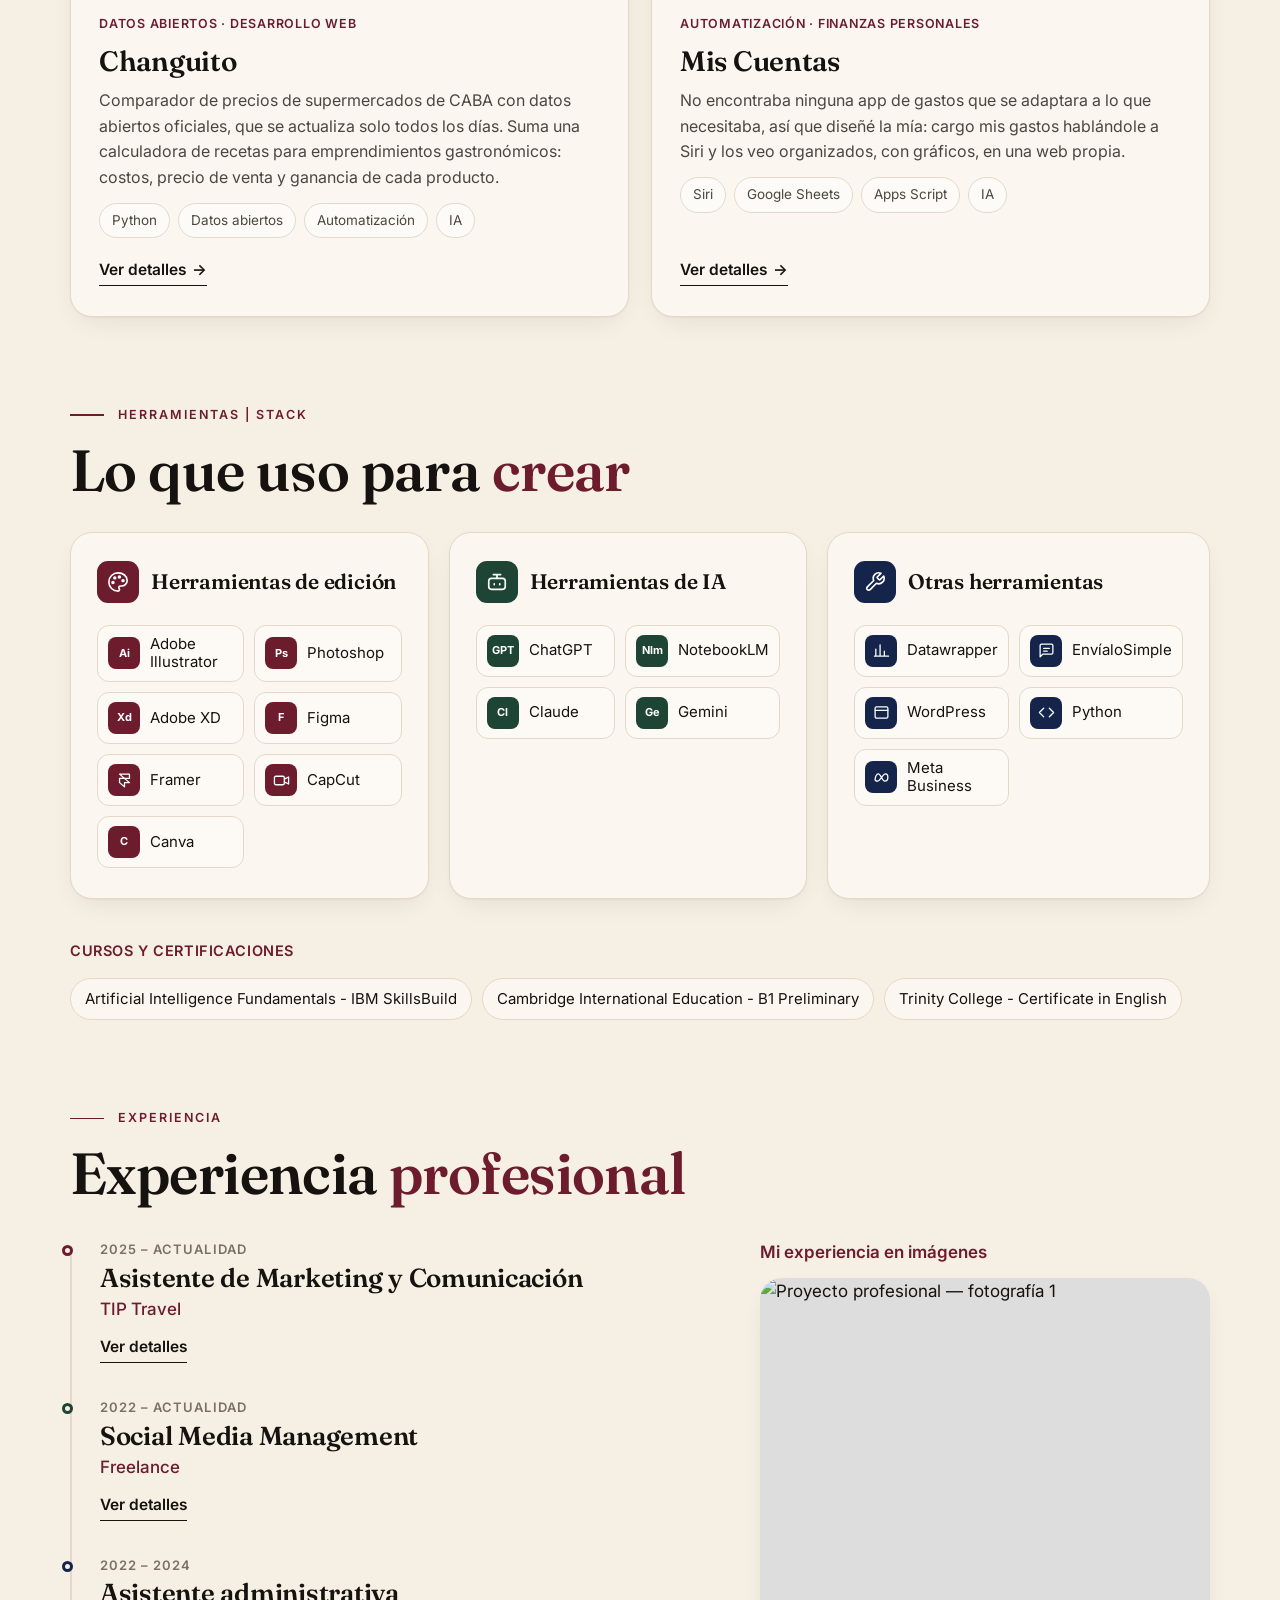
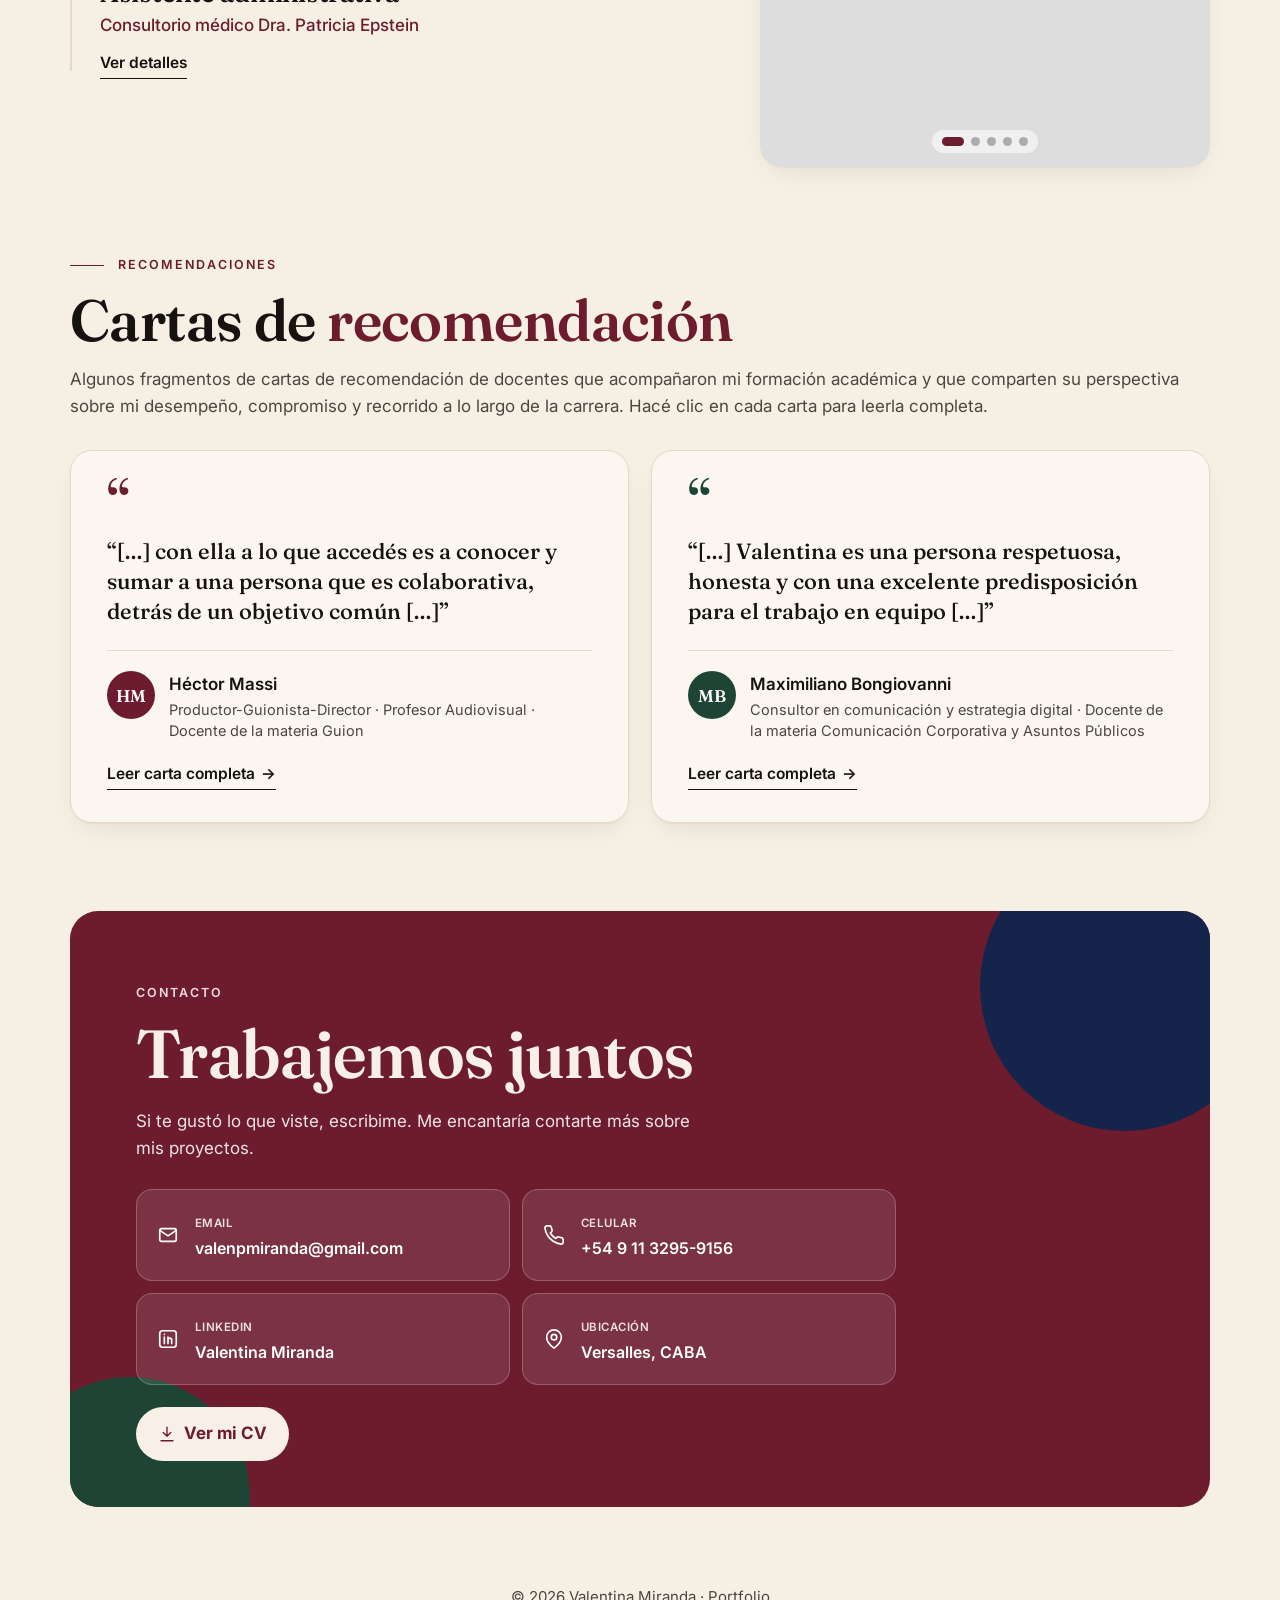
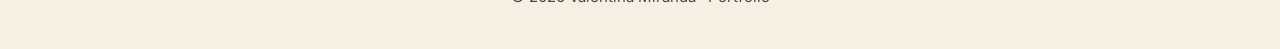
==== commit 560facdd: "Proyectos personales: portadas y videos de Changuito y Mis Cuentas Co-Authored-By: Claude Opus 5.5 <" ====
--- a/index.html
+++ b/index.html
@@ -14,7 +14,7 @@
   <link rel="preconnect" href="https://fonts.googleapis.com">
   <link rel="preconnect" href="https://fonts.gstatic.com" crossorigin>
   <link href="https://fonts.googleapis.com/css2?family=Fraunces:opsz,wght@9..144,500;9..144,600;9..144,700;9..144,800&family=Inter:wght@400;500;600;700&display=swap" rel="stylesheet">
-  <link rel="stylesheet" href="assets/styles.css?v=5">
+  <link rel="stylesheet" href="assets/styles.css?v=6">
 </head>
 <body>
 
@@ -178,8 +178,7 @@
         <p class="personal-intro reveal">Estoy en constante aprendizaje. Me gusta detectar necesidades del día a día y resolverlas con herramientas digitales: así nacieron estos proyectos, que pensé, diseñé y desarrollé por mi cuenta, apoyándome en la inteligencia artificial.</p>
         <div class="personal-grid">
           <a class="card pp reveal" href="page-changuito.html">
-            <!-- Para poner la foto: reemplazar este bloque por <div class="photo-slot"><img src="assets/img/changuito.jpg" alt="Changuito"></div> -->
-            <div class="photo-slot"><span class="ph"><svg class="icon"><use href="#i-image"/></svg>Changuito</span></div>
+            <div class="photo-slot contain"><img src="assets/img/changuito.png" alt="Changuito" loading="lazy"></div>
             <div class="pp-body">
               <span class="kicker">Datos abiertos · Desarrollo web</span>
               <h3>Changuito</h3>
@@ -189,8 +188,7 @@
             </div>
           </a>
           <a class="card pp reveal d1" href="page-mis-cuentas.html">
-            <!-- Para poner la foto: reemplazar este bloque por <div class="photo-slot"><img src="assets/img/mis-cuentas.jpg" alt="Mis Cuentas"></div> -->
-            <div class="photo-slot"><span class="ph"><svg class="icon"><use href="#i-image"/></svg>Mis Cuentas</span></div>
+            <div class="photo-slot top"><img src="assets/img/mis-cuentas.png" alt="Mis Cuentas con datos de ejemplo" loading="lazy"></div>
             <div class="pp-body">
               <span class="kicker">Automatización · Finanzas personales</span>
               <h3>Mis Cuentas</h3>
@@ -396,6 +394,6 @@
 
 <footer class="footer">© 2026 Valentina Miranda · Portfolio</footer>
 
-<script src="assets/main.js?v=5"></script>
+<script src="assets/main.js?v=6"></script>
 </body>
 </html>
--- a/assets/styles.css
+++ b/assets/styles.css
@@ -409,7 +409,11 @@
   font-size: 14px;
   font-weight: 500;
 }
-.photo-slot img { position: absolute; inset: 0; width: 100%; height: 100%; object-fit: cover; }
+.photo-slot img { position: absolute; inset: 0; width: 100%; height: 100%; object-fit: cover; transition: transform 1.2s var(--ease); }
+.pp:hover .photo-slot img { transform: scale(1.04); }
+.photo-slot.contain { background: #fff; }
+.photo-slot.contain img { object-fit: contain; padding: 8% 10%; }
+.photo-slot.top img { object-position: left top; }
 .photo-slot .ph { display: flex; flex-direction: column; align-items: center; gap: 8px; }
 .photo-slot .ph svg { width: 34px; height: 34px; stroke: var(--bordo); }
 .page-hero-media.photo-slot { aspect-ratio: 4 / 3; }
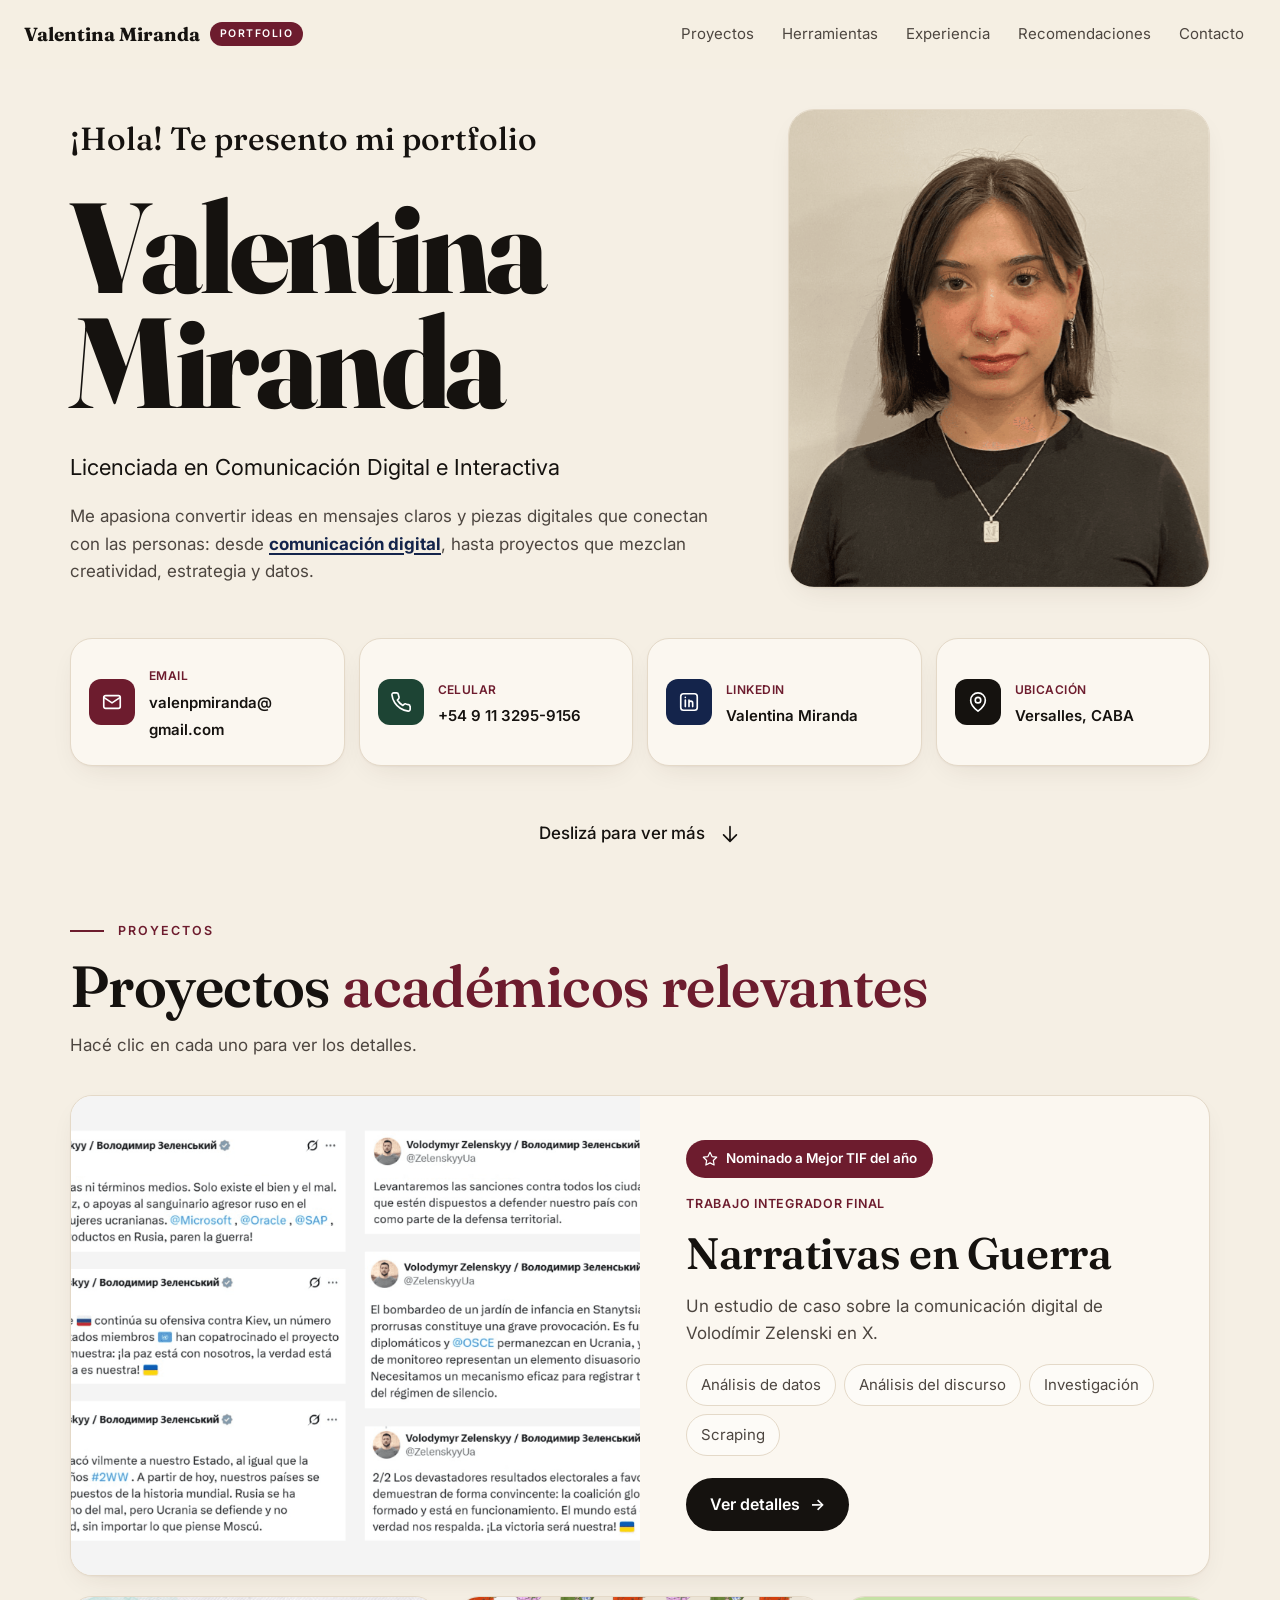
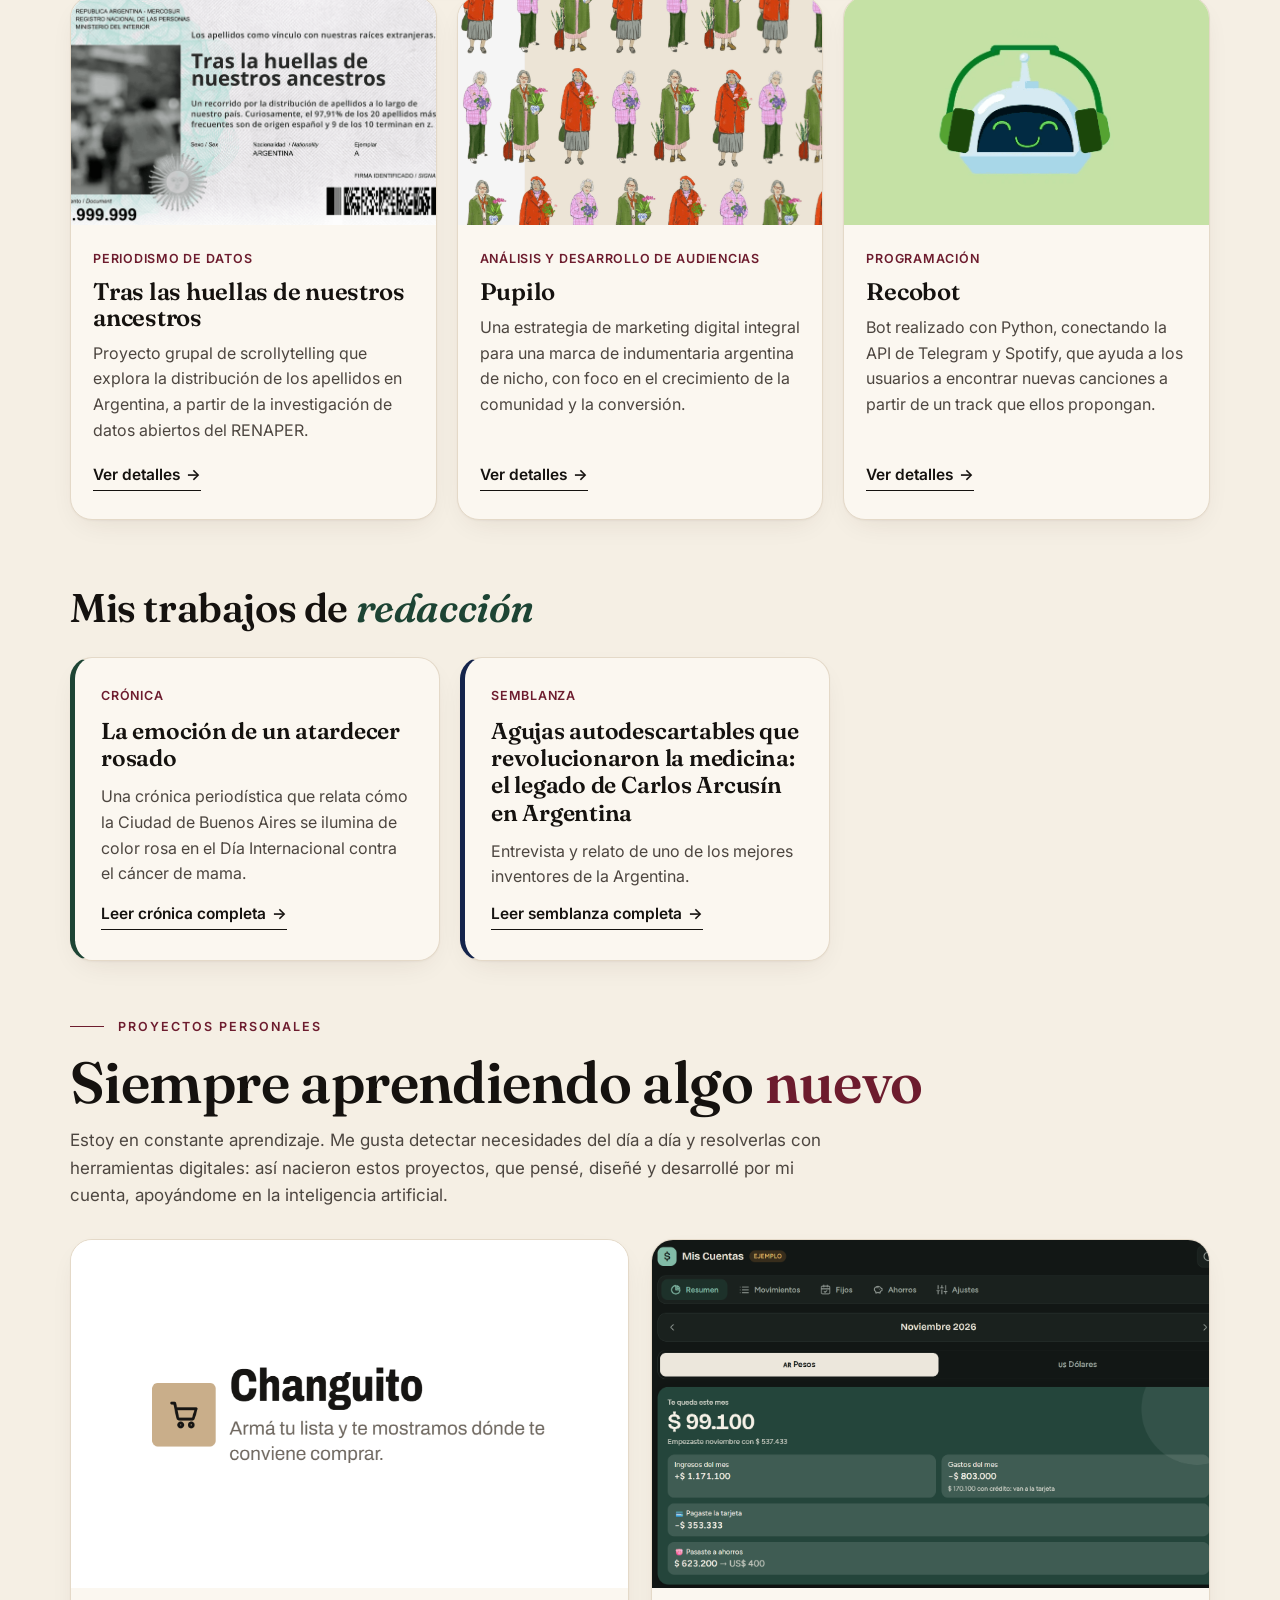
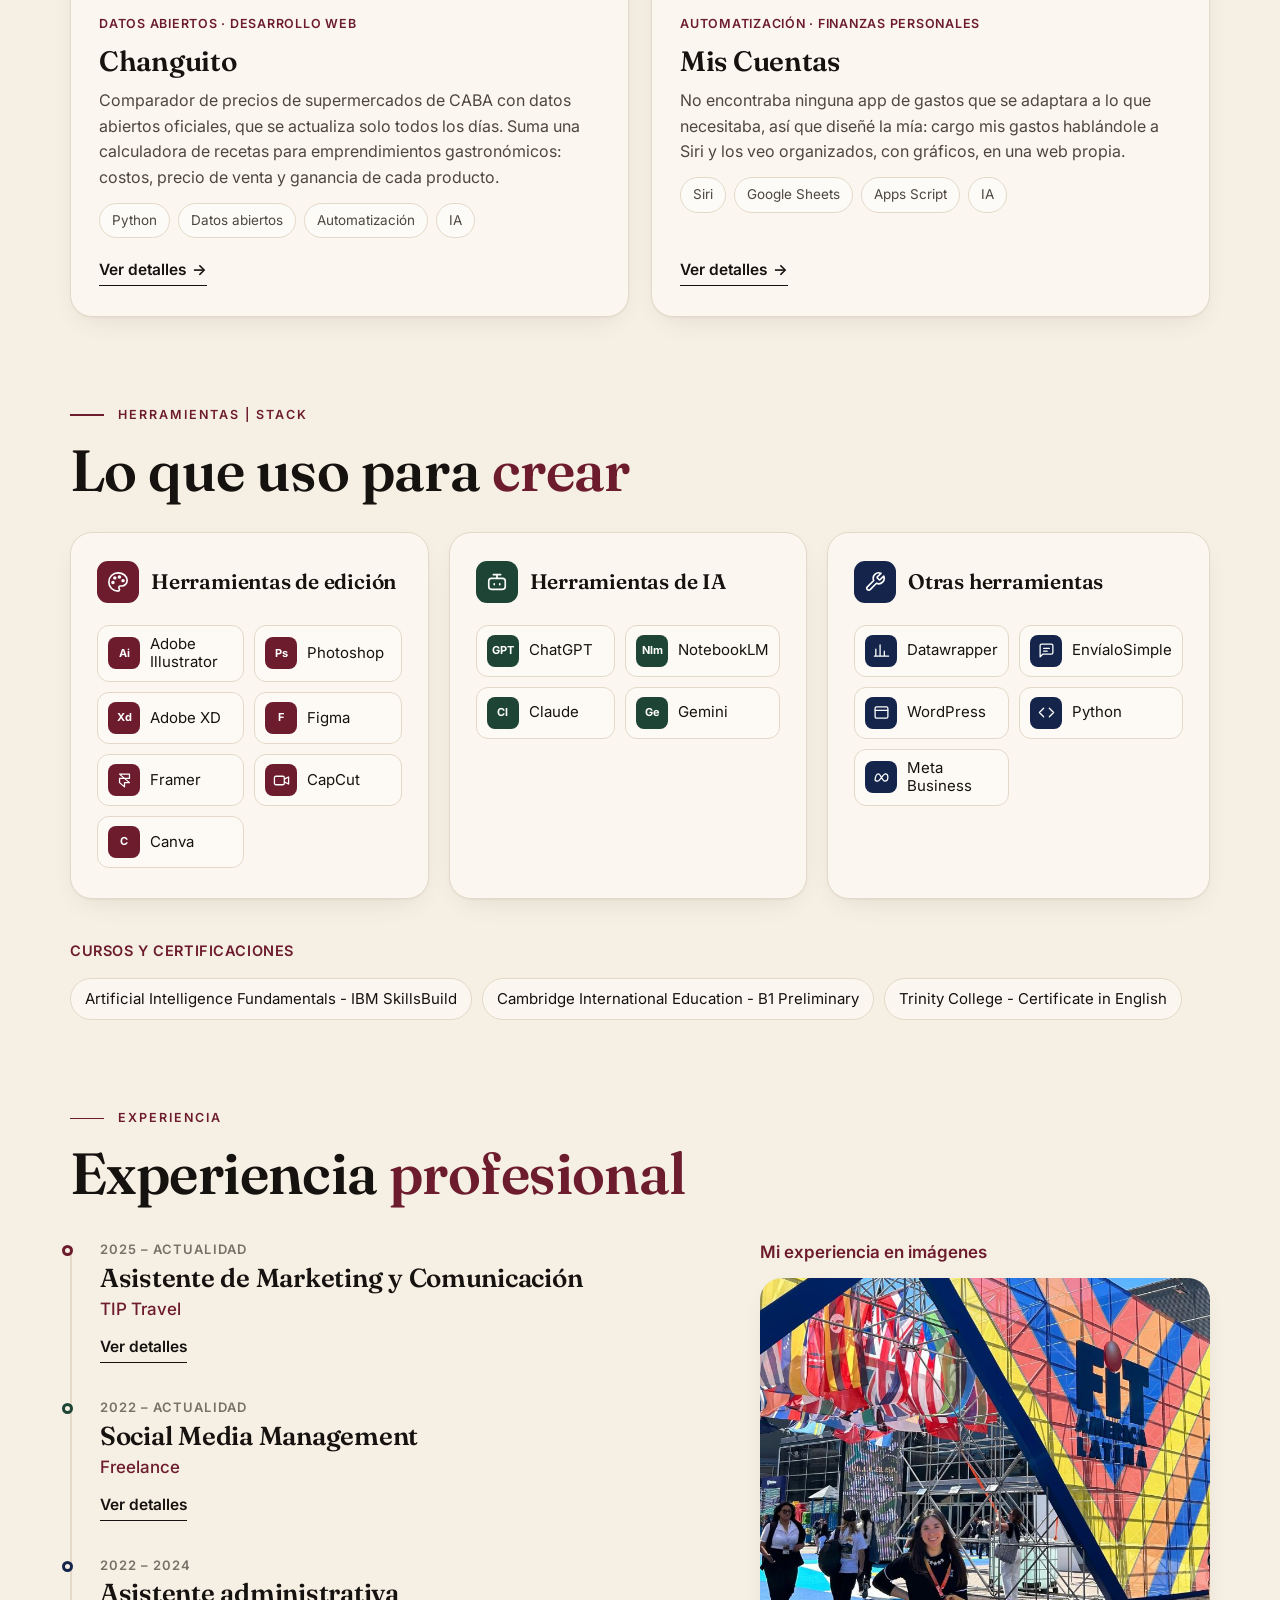
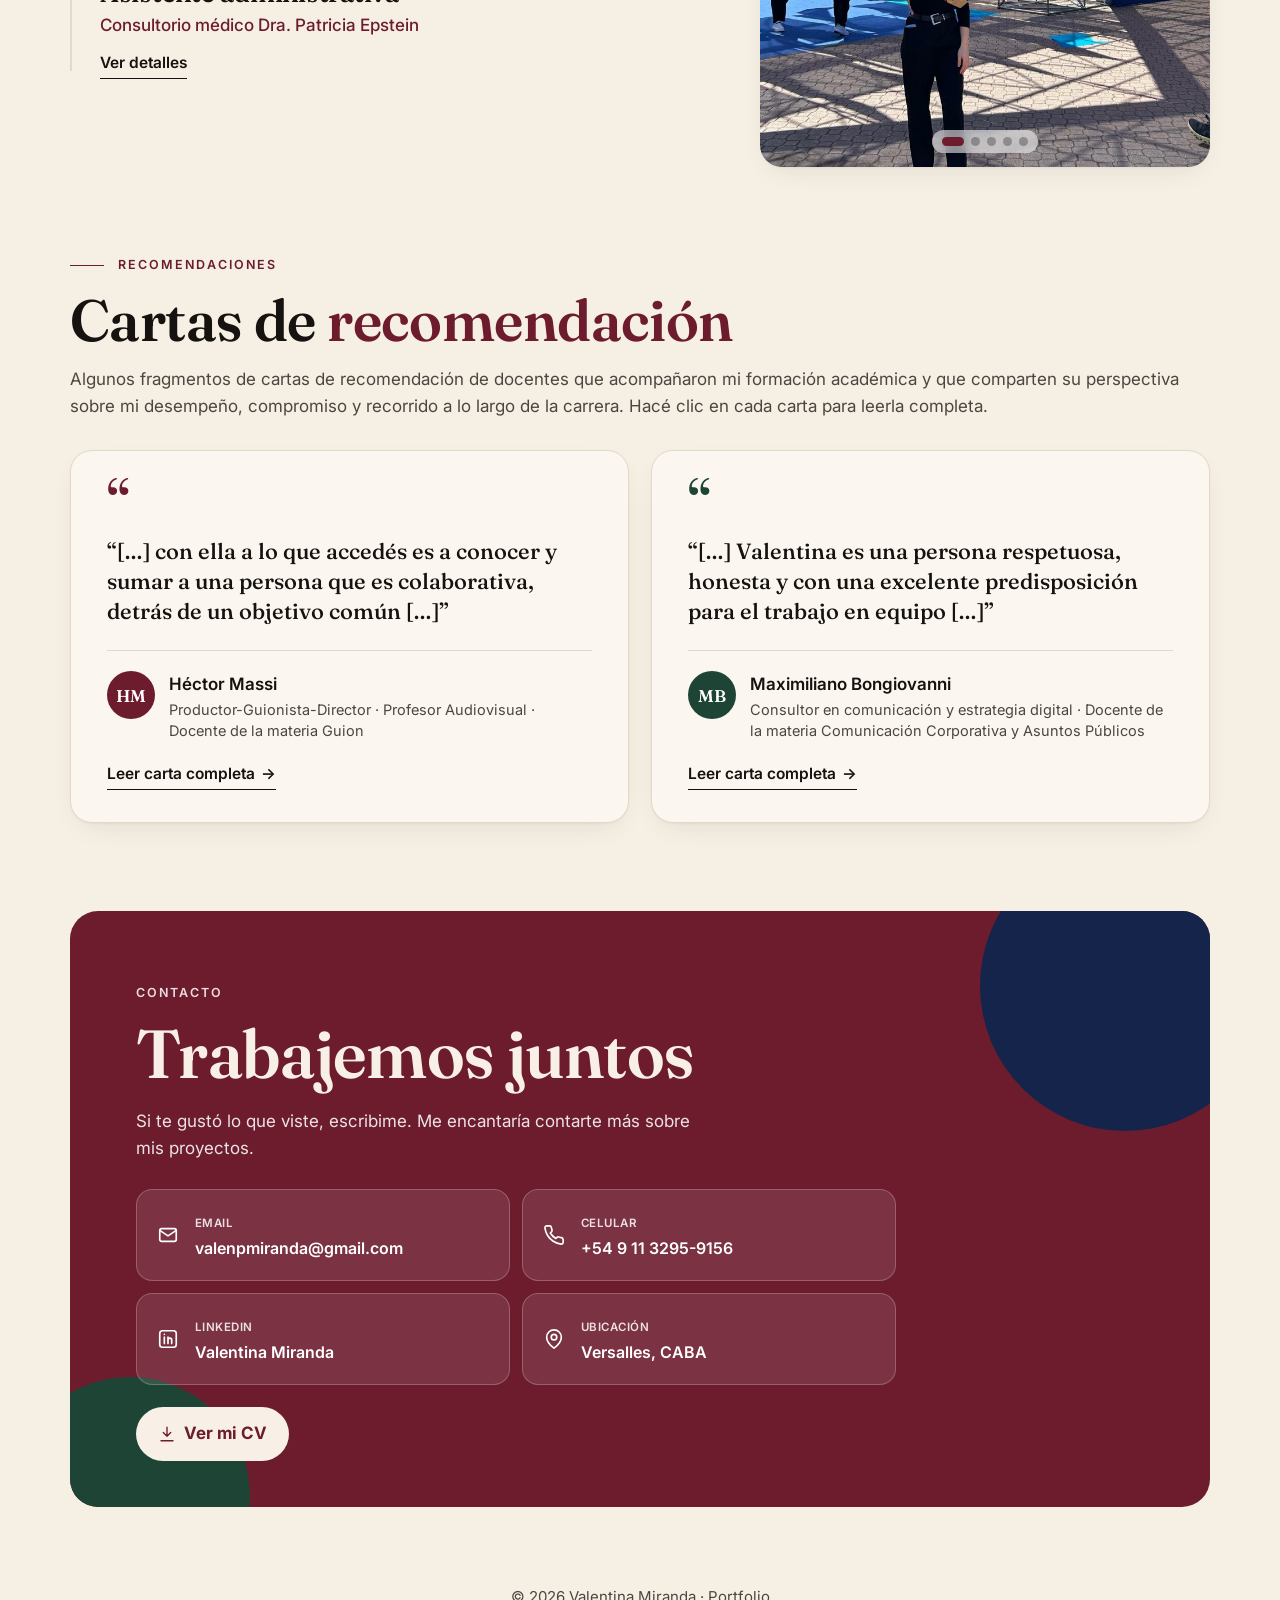
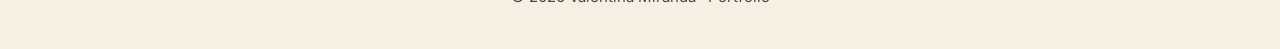
==== commit 925cb878: "Copiar a este repositorio los archivos que estaban en Framer" ====
--- a/index.html
+++ b/index.html
@@ -7,14 +7,14 @@
   <meta name="description" content="Portfolio de Valentina Miranda, Licenciada en Comunicación Digital e Interactiva. Proyectos, redacción, herramientas y experiencia.">
   <meta property="og:title" content="Valentina Miranda · Portfolio">
   <meta property="og:description" content="Licenciada en Comunicación Digital e Interactiva. Proyectos, redacción, herramientas y experiencia.">
-  <meta property="og:image" content="https://framerusercontent.com/images/5drVzdfrNWL1Cp1cWm28UonGpg8.png">
+  <meta property="og:image" content="https://valentinamirandaportfolio.com.ar/assets/framer/5drVzdfrNWL1Cp1cWm28UonGpg8.png">
   <meta property="og:type" content="website">
   <meta name="twitter:card" content="summary_large_image">
   <link rel="icon" href="data:image/svg+xml,%3Csvg xmlns='http://www.w3.org/2000/svg' viewBox='0 0 64 64'%3E%3Crect width='64' height='64' rx='16' fill='%236d1c2e'/%3E%3Ctext x='32' y='43' font-family='Georgia,serif' font-size='40' font-weight='700' fill='%23f5efe4' text-anchor='middle'%3EV%3C/text%3E%3C/svg%3E">
   <link rel="preconnect" href="https://fonts.googleapis.com">
   <link rel="preconnect" href="https://fonts.gstatic.com" crossorigin>
   <link href="https://fonts.googleapis.com/css2?family=Fraunces:opsz,wght@9..144,500;9..144,600;9..144,700;9..144,800&family=Inter:wght@400;500;600;700&display=swap" rel="stylesheet">
-  <link rel="stylesheet" href="assets/styles.css?v=6">
+  <link rel="stylesheet" href="assets/styles.css?v=7">
 </head>
 <body>
 
@@ -71,7 +71,7 @@
           </p>
         </div>
         <div class="hero-photo">
-          <img src="https://framerusercontent.com/images/wTX2spaNQiHIaorspgYOGrdH7c.jpg" alt="Foto de Valentina Miranda">
+          <img src="assets/framer/wTX2spaNQiHIaorspgYOGrdH7c.jpg" alt="Foto de Valentina Miranda">
         </div>
       </div>
 
@@ -107,7 +107,7 @@
 
       <a class="card featured reveal" href="page-tif.html">
         <div class="featured-media">
-          <img src="https://framerusercontent.com/images/cHtQApJ9KKqY9sJkARBXMcEuMB4.png" alt="Tuits de Volodímir Zelenski analizados en el trabajo" loading="lazy">
+          <img src="assets/framer/cHtQApJ9KKqY9sJkARBXMcEuMB4.png" alt="Tuits de Volodímir Zelenski analizados en el trabajo" loading="lazy">
         </div>
         <div class="featured-body">
           <span class="badge shine" style="align-self:flex-start"><svg class="icon"><use href="#i-star"/></svg>Nominado a Mejor TIF del año</span>
@@ -126,7 +126,7 @@
 
       <div class="grid-3">
         <a class="card project reveal" href="page-huellas.html">
-          <div class="project-media"><img src="https://framerusercontent.com/images/1vPMgL15IEoL5dwTmfLEzt0G5M.png" alt="Portada de Tras las huellas de nuestros ancestros" loading="lazy"></div>
+          <div class="project-media"><img src="assets/framer/1vPMgL15IEoL5dwTmfLEzt0G5M.png" alt="Portada de Tras las huellas de nuestros ancestros" loading="lazy"></div>
           <div class="project-body">
             <span class="kicker">Periodismo de datos</span>
             <h3>Tras las huellas de nuestros ancestros</h3>
@@ -135,7 +135,7 @@
           </div>
         </a>
         <a class="card project reveal d1" href="page-pupilo.html">
-          <div class="project-media"><img src="https://framerusercontent.com/images/xrFYDYOIXfom1LkQqKryI8mH8rI.png" alt="Ilustración de la línea Doñas chismecito de Pupilo" loading="lazy"></div>
+          <div class="project-media"><img src="assets/framer/xrFYDYOIXfom1LkQqKryI8mH8rI.png" alt="Ilustración de la línea Doñas chismecito de Pupilo" loading="lazy"></div>
           <div class="project-body">
             <span class="kicker">Análisis y desarrollo de audiencias</span>
             <h3>Pupilo</h3>
@@ -144,7 +144,7 @@
           </div>
         </a>
         <a class="card project reveal d2" href="page-recobot.html">
-          <div class="project-media"><img src="https://framerusercontent.com/images/kEgXY3CbJs3914iKCKuSokoAN8c.png" alt="Ilustración de RecoBot" loading="lazy"></div>
+          <div class="project-media"><img src="assets/framer/kEgXY3CbJs3914iKCKuSokoAN8c.png" alt="Ilustración de RecoBot" loading="lazy"></div>
           <div class="project-body">
             <span class="kicker">Programación</span>
             <h3>Recobot</h3>
@@ -303,11 +303,11 @@
         <div class="reveal d1">
           <p class="gallery-label">Mi experiencia en imágenes</p>
           <div class="gallery">
-            <img class="on" src="https://framerusercontent.com/images/wOmg7mlIlGEIRsueTELib4jjJhg.jpg" alt="Proyecto profesional — fotografía 1" loading="lazy">
-            <img src="https://framerusercontent.com/images/VLgfWwgr3qLHaweVcbeAADWnTjw.jpg" alt="Proyecto profesional — fotografía 2" loading="lazy">
-            <img src="https://framerusercontent.com/images/DJPJ7NL6MZsRcJzRsRMJhweQ0.jpg" alt="Proyecto profesional — fotografía 3" loading="lazy">
-            <img src="https://framerusercontent.com/images/DZYr0PqkTdL76KQNkQporddIfY.jpg" alt="Proyecto profesional — fotografía 4" loading="lazy">
-            <img src="https://framerusercontent.com/images/hZeZLOr0vnERkj8piJuk05q8cKo.jpg" alt="Proyecto profesional — fotografía 5" loading="lazy">
+            <img class="on" src="assets/framer/wOmg7mlIlGEIRsueTELib4jjJhg.jpg" alt="Proyecto profesional — fotografía 1" loading="lazy">
+            <img src="assets/framer/VLgfWwgr3qLHaweVcbeAADWnTjw.jpg" alt="Proyecto profesional — fotografía 2" loading="lazy">
+            <img src="assets/framer/DJPJ7NL6MZsRcJzRsRMJhweQ0.jpg" alt="Proyecto profesional — fotografía 3" loading="lazy">
+            <img src="assets/framer/DZYr0PqkTdL76KQNkQporddIfY.jpg" alt="Proyecto profesional — fotografía 4" loading="lazy">
+            <img src="assets/framer/hZeZLOr0vnERkj8piJuk05q8cKo.jpg" alt="Proyecto profesional — fotografía 5" loading="lazy">
             <div class="dots">
               <button class="on" aria-label="Ver fotografía 1"></button>
               <button aria-label="Ver fotografía 2"></button>
@@ -385,7 +385,7 @@
           </div>
         </div>
         <!-- Cuando tengamos el PDF del CV en la carpeta, cambiar este link por: assets/cv-valentina-miranda.pdf -->
-        <a class="cv-btn" href="https://framerusercontent.com/assets/spxglcStMIGIAjz2kO0RFKuGBx8.pdf" target="_blank" rel="noopener"><svg class="icon"><use href="#i-download"/></svg>Ver mi CV</a>
+        <a class="cv-btn" href="assets/framer/spxglcStMIGIAjz2kO0RFKuGBx8.pdf" target="_blank" rel="noopener"><svg class="icon"><use href="#i-download"/></svg>Ver mi CV</a>
       </div>
     </div>
   </section>
@@ -394,6 +394,6 @@
 
 <footer class="footer">© 2026 Valentina Miranda · Portfolio</footer>
 
-<script src="assets/main.js?v=6"></script>
+<script src="assets/main.js?v=7"></script>
 </body>
 </html>
--- a/assets/styles.css
+++ b/assets/styles.css
@@ -676,6 +676,8 @@
 .page-hero { display: grid; grid-template-columns: 1fr 1fr; gap: 50px; align-items: center; }
 .page-hero-media { border-radius: var(--radius); overflow: hidden; box-shadow: var(--shadow); background: #eee; }
 .page-hero-media img { width: 100%; height: 100%; object-fit: cover; }
+.hero-video { background: #111; border: 1px solid var(--line); }
+.hero-video video { display: block; width: 100%; height: auto; }
 .page-block { margin-top: 44px; }
 .block-title { font-family: var(--serif); font-size: clamp(28px, 3.2vw, 40px); font-weight: 600; margin-bottom: 22px; }
 
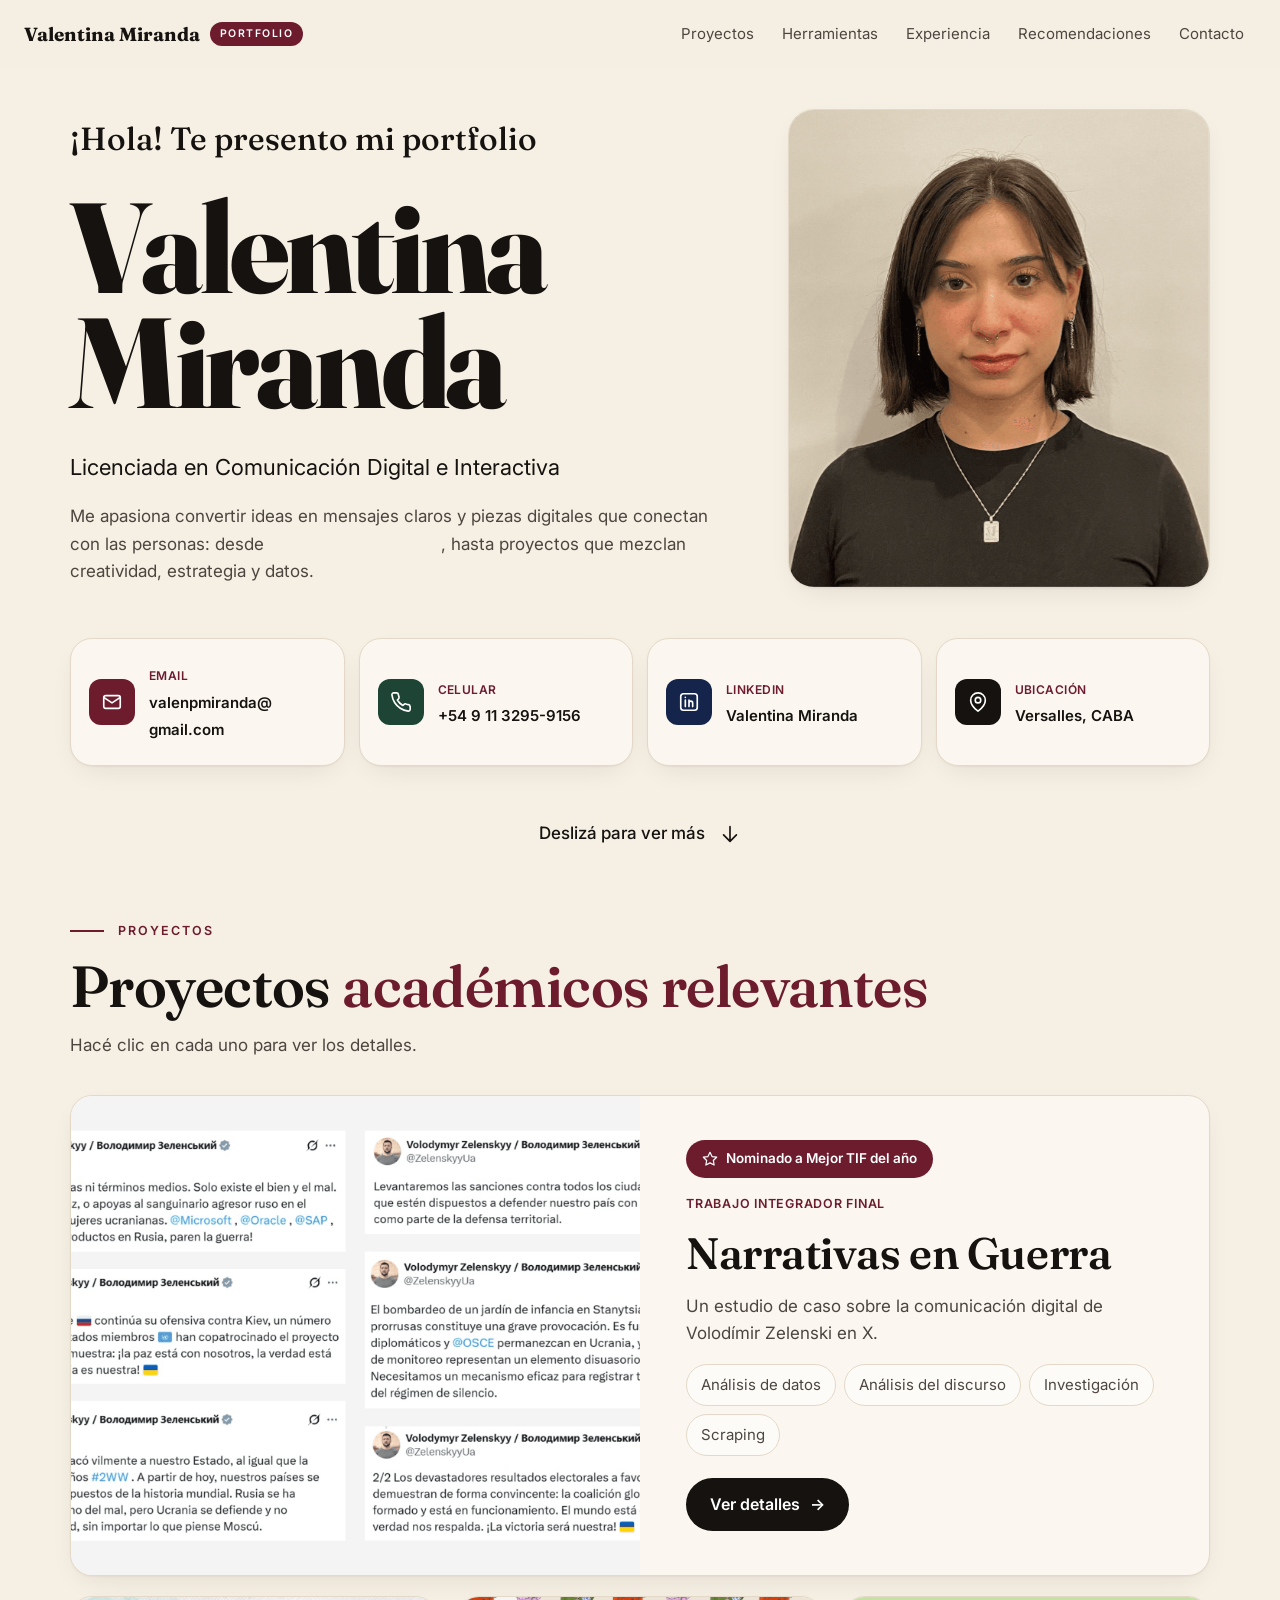
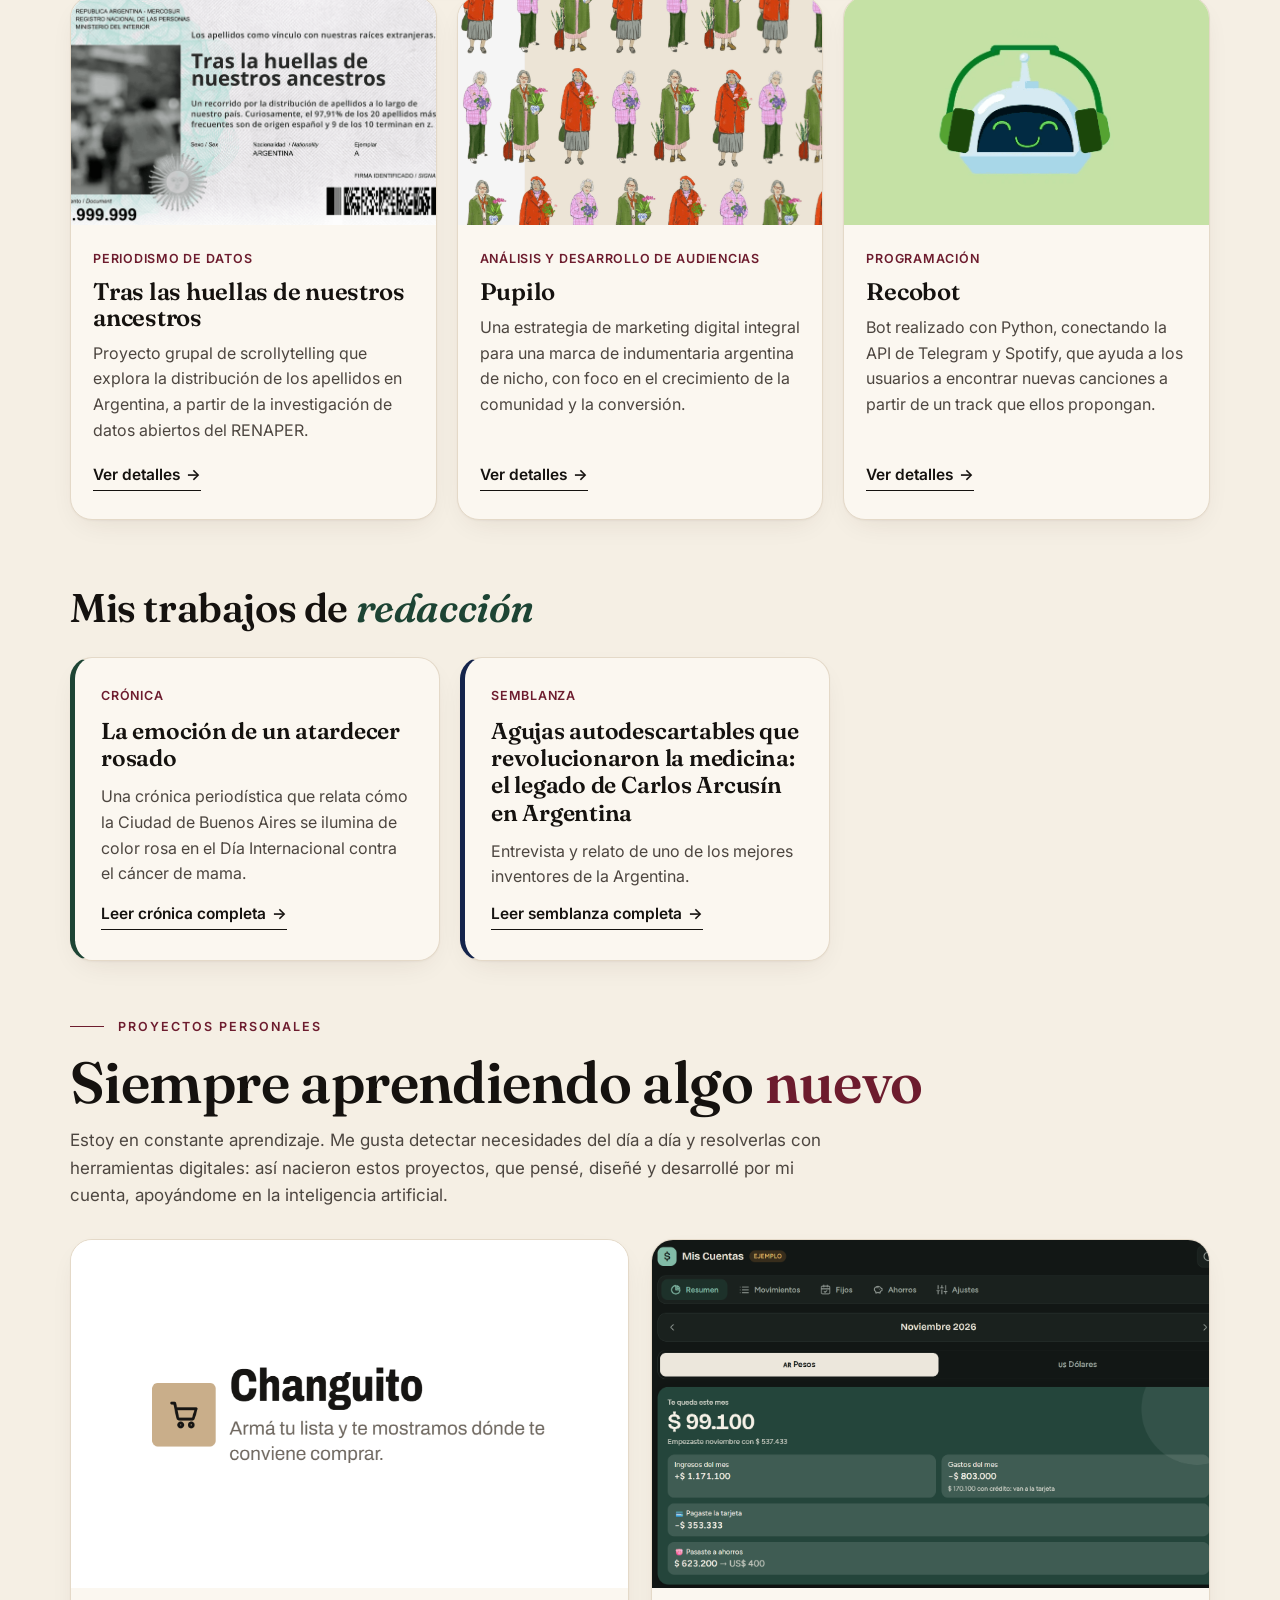
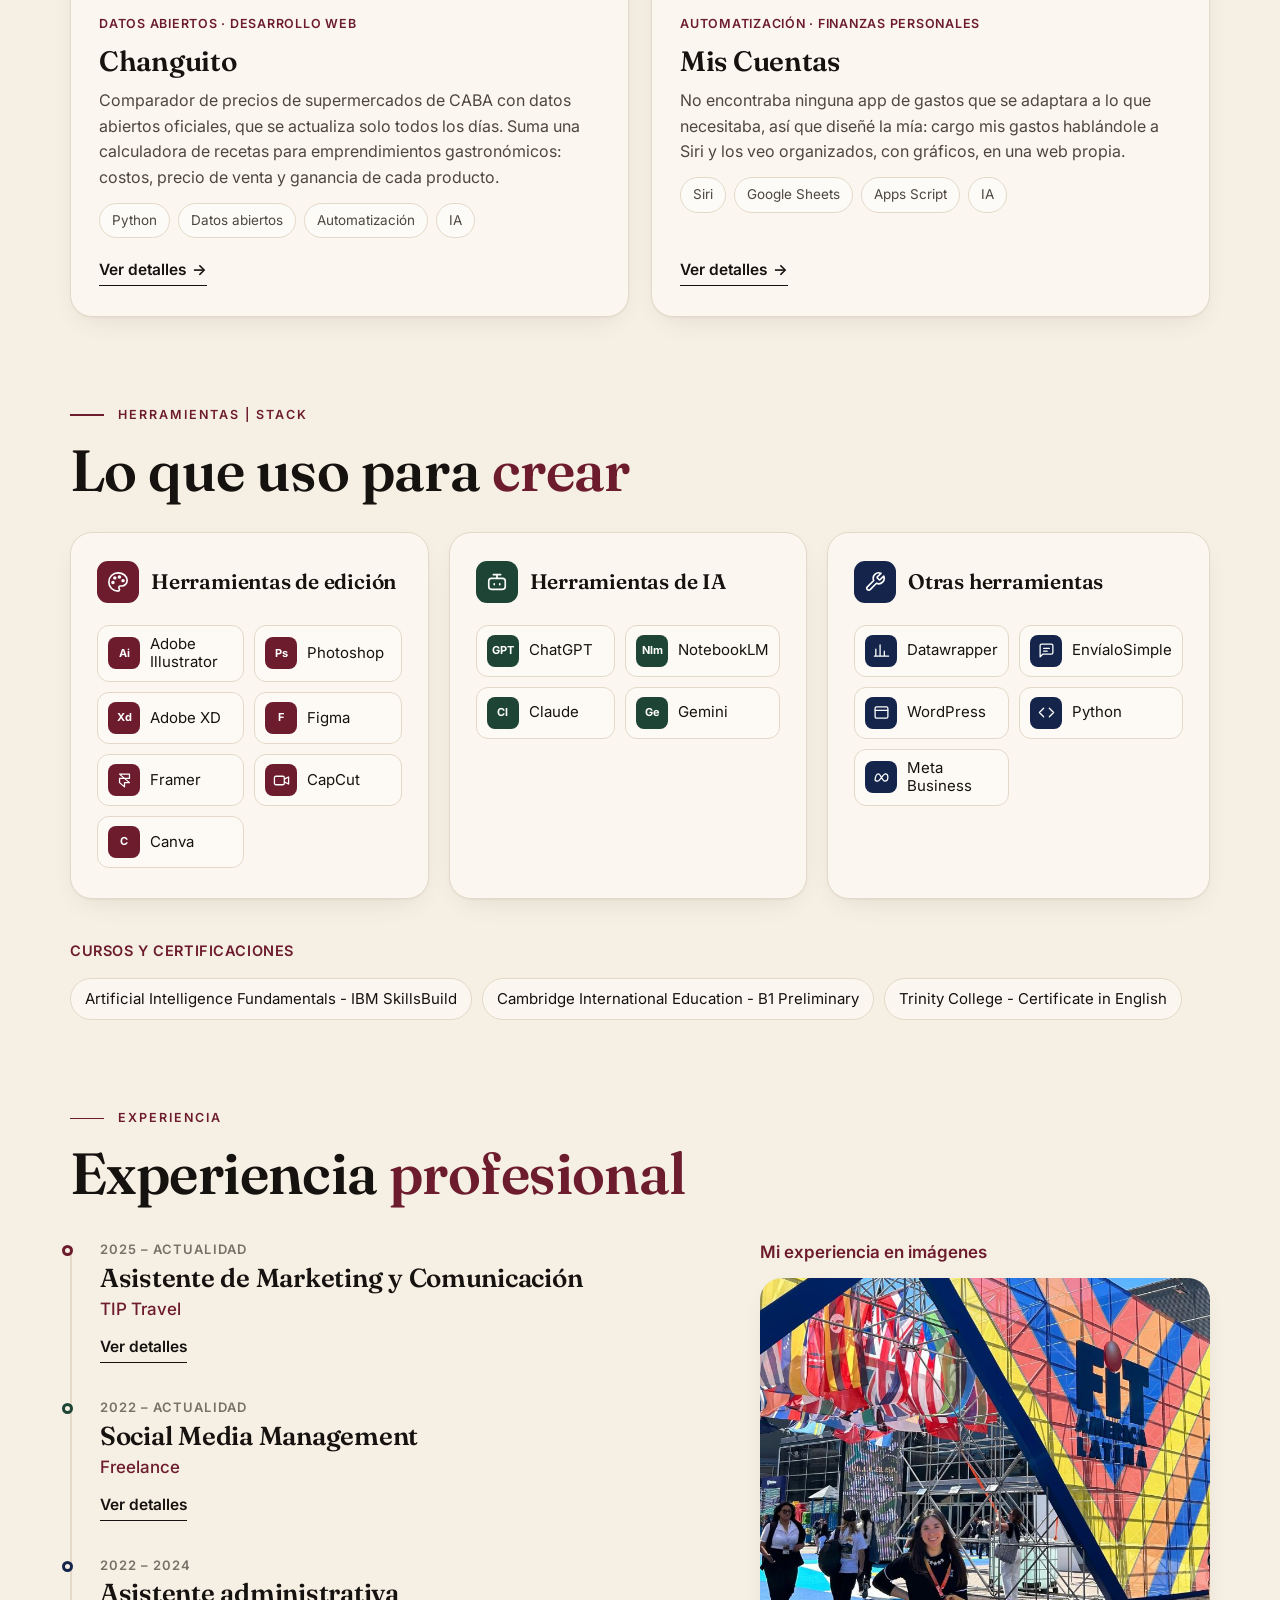
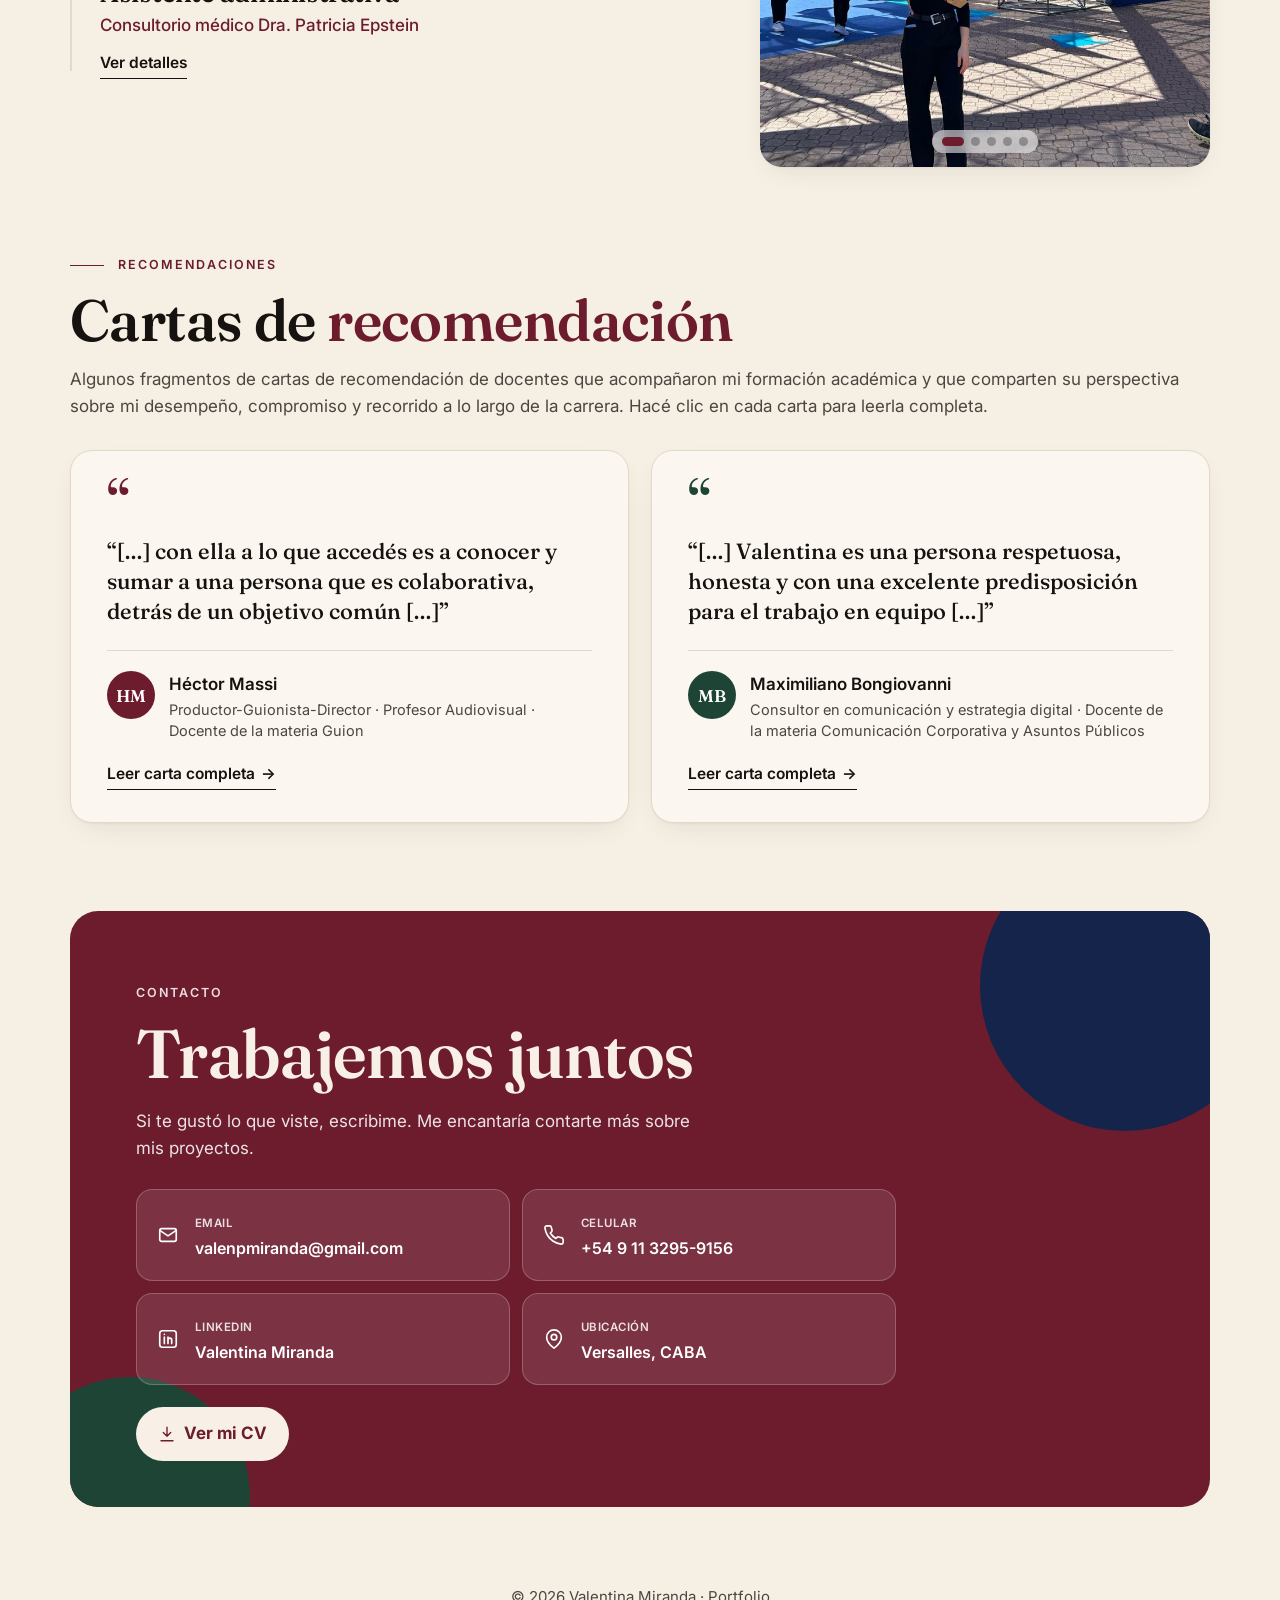
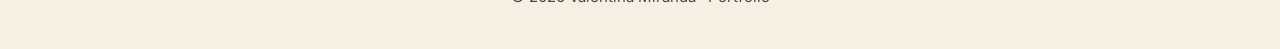
==== commit 37f6239d: "Crónica: título 'La emoción de un atardecer rosado' y volanta arriba Co-Authored-By: Claude Opus 5.5" ====
--- a/index.html
+++ b/index.html
@@ -14,7 +14,7 @@
   <link rel="preconnect" href="https://fonts.googleapis.com">
   <link rel="preconnect" href="https://fonts.gstatic.com" crossorigin>
   <link href="https://fonts.googleapis.com/css2?family=Fraunces:opsz,wght@9..144,500;9..144,600;9..144,700;9..144,800&family=Inter:wght@400;500;600;700&display=swap" rel="stylesheet">
-  <link rel="stylesheet" href="assets/styles.css?v=7">
+  <link rel="stylesheet" href="assets/styles.css?v=8">
 </head>
 <body>
 
@@ -394,6 +394,6 @@
 
 <footer class="footer">© 2026 Valentina Miranda · Portfolio</footer>
 
-<script src="assets/main.js?v=7"></script>
+<script src="assets/main.js?v=8"></script>
 </body>
 </html>
--- a/assets/styles.css
+++ b/assets/styles.css
@@ -789,6 +789,7 @@
   padding: 8px 10px 0 0;
 }
 .article-title { font-size: clamp(34px, 4.6vw, 54px); line-height: 1.12; }
+.volanta { font-family: var(--serif); font-style: italic; font-size: clamp(18px, 1.8vw, 21px); line-height: 1.4; color: var(--verde); margin-bottom: 12px; max-width: 760px; }
 .article-sub { font-family: var(--serif); font-style: italic; font-size: 24px; color: var(--verde); margin-top: 16px; }
 .divider { width: 80px; height: 3px; background: var(--bordo); border-radius: 3px; margin: 34px 0; }
 
